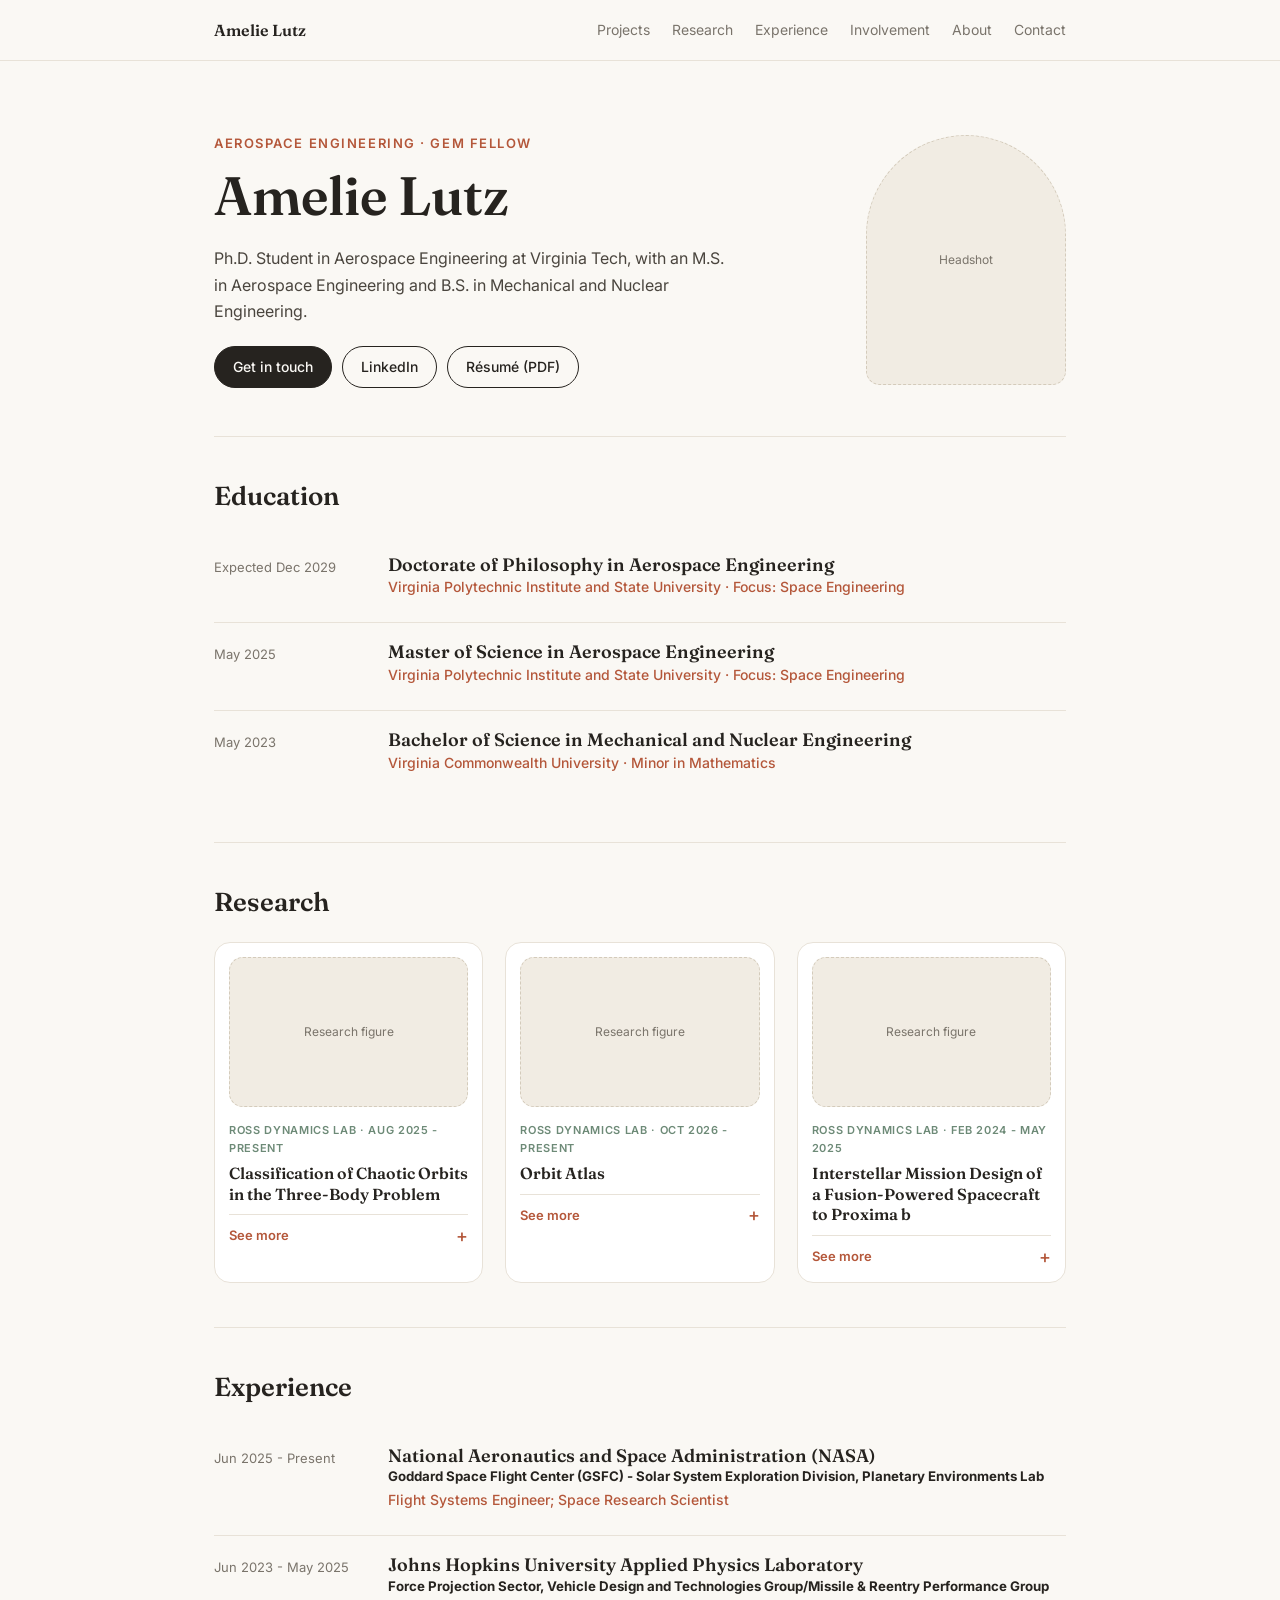
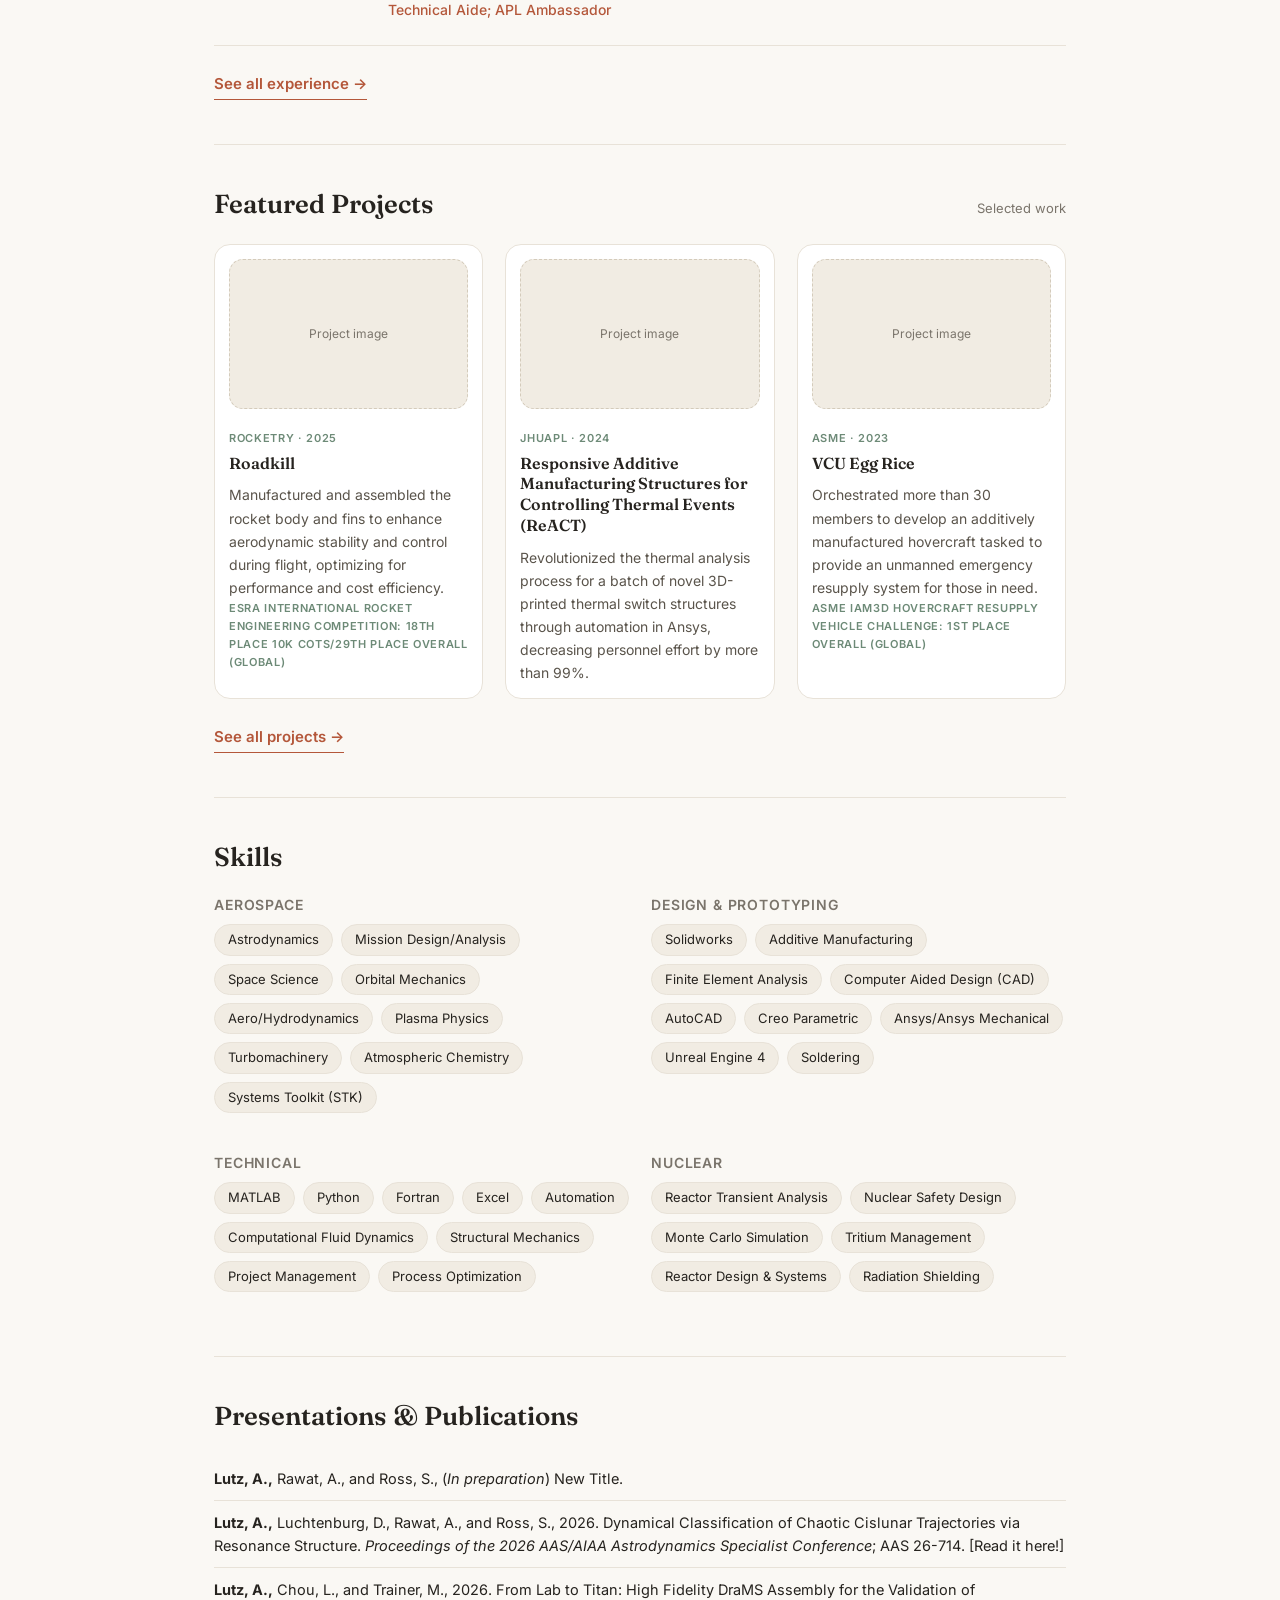
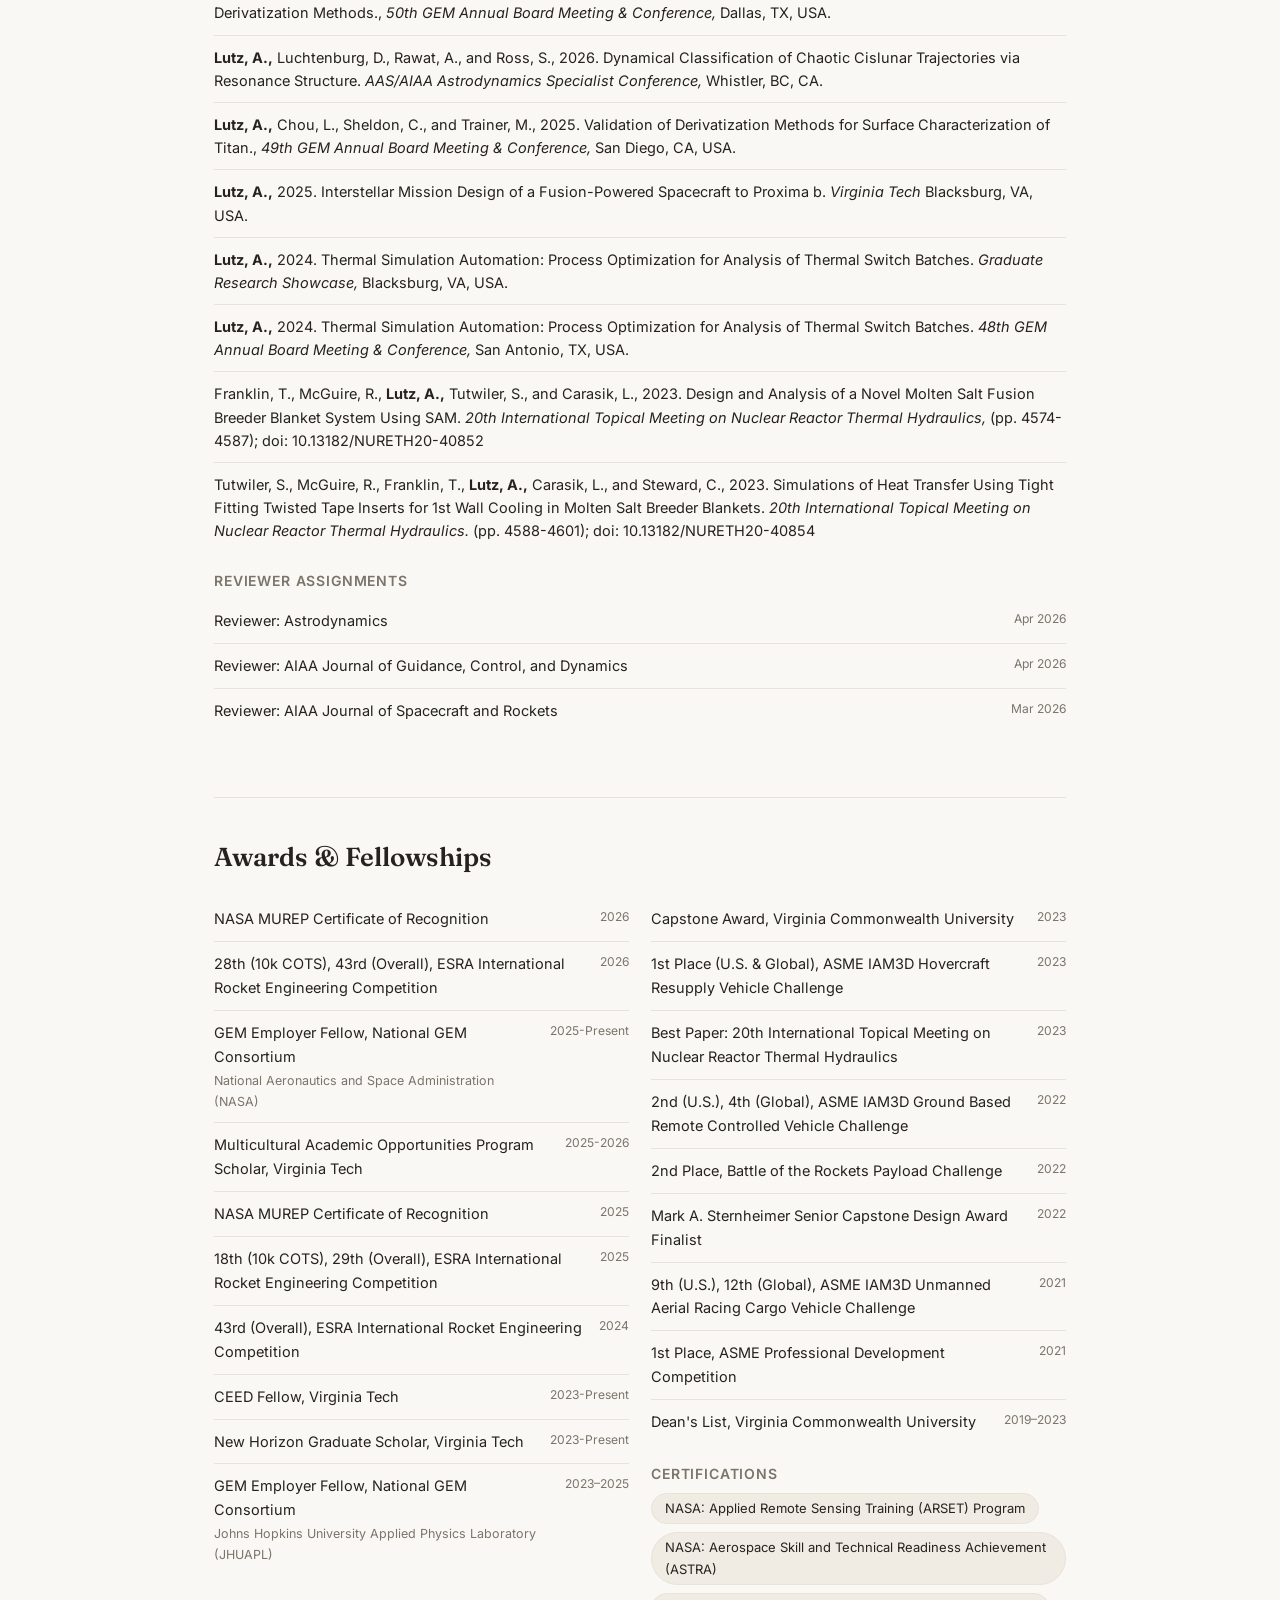
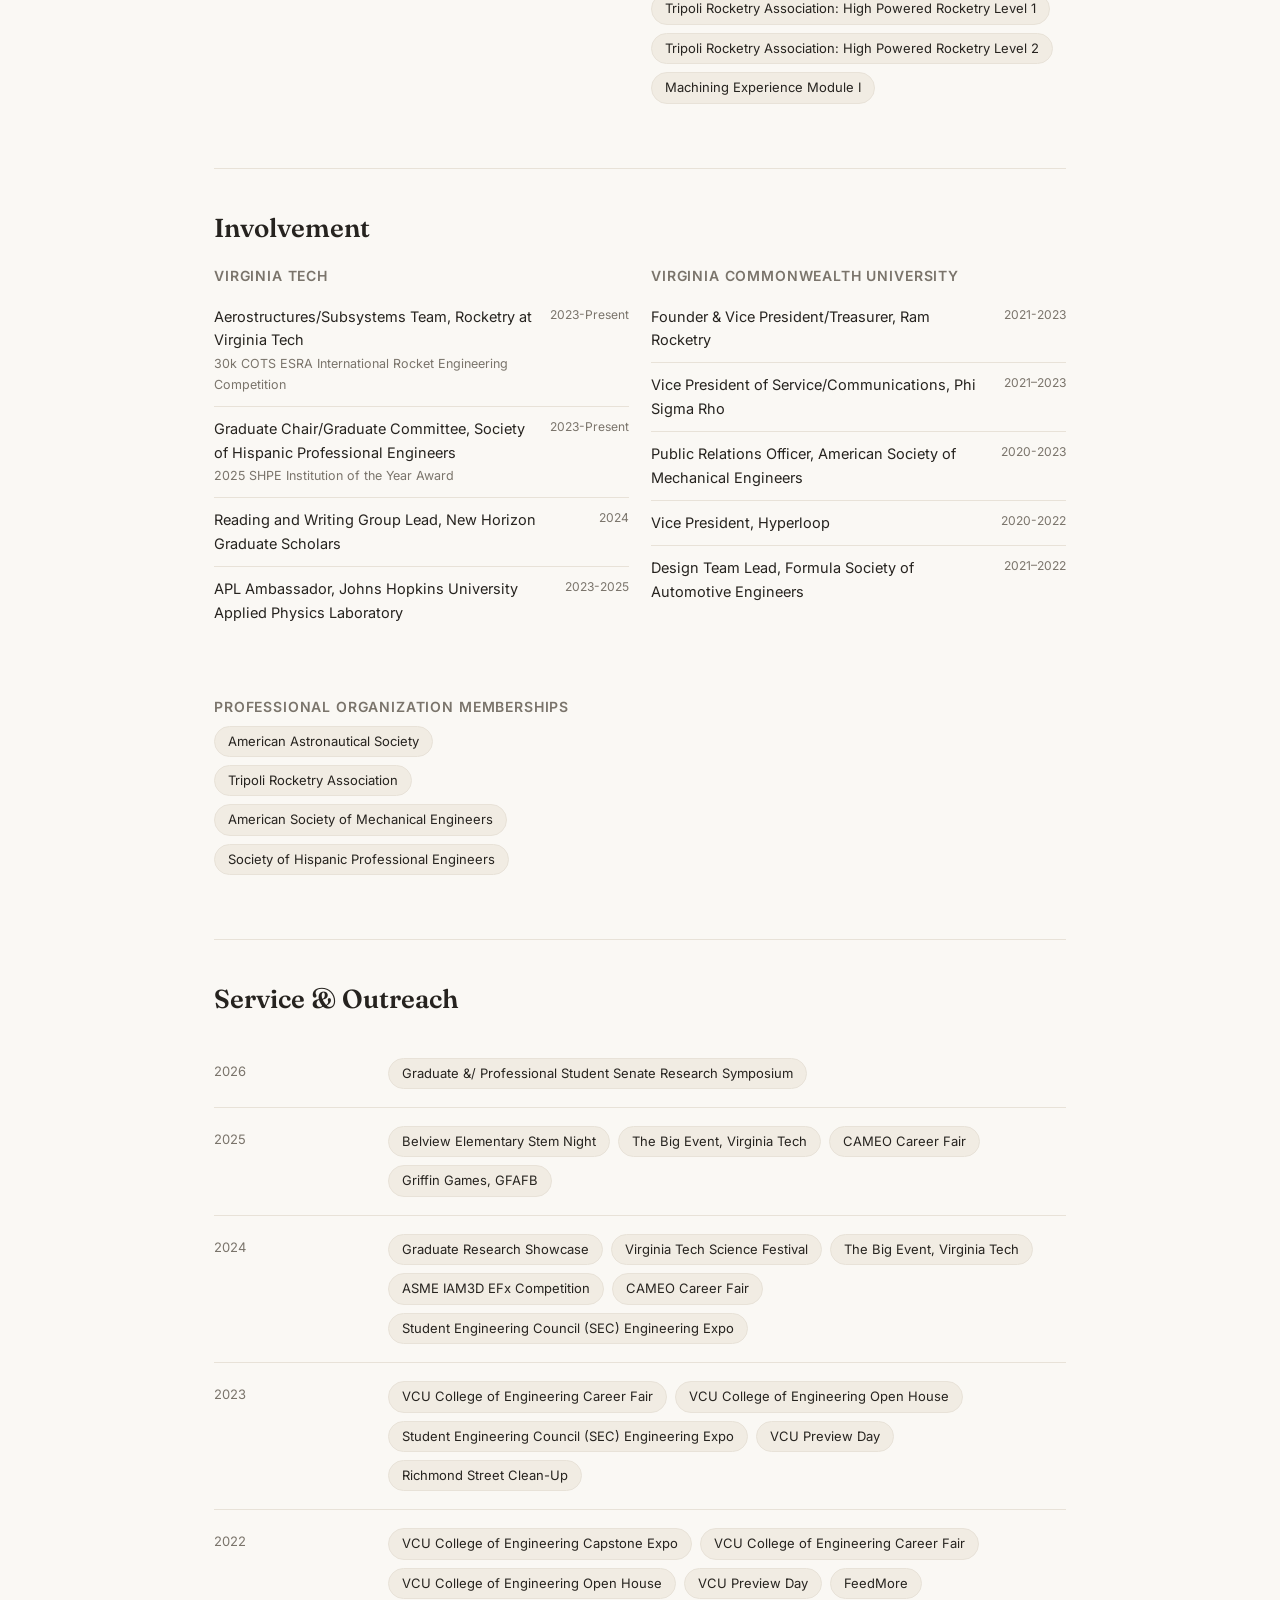
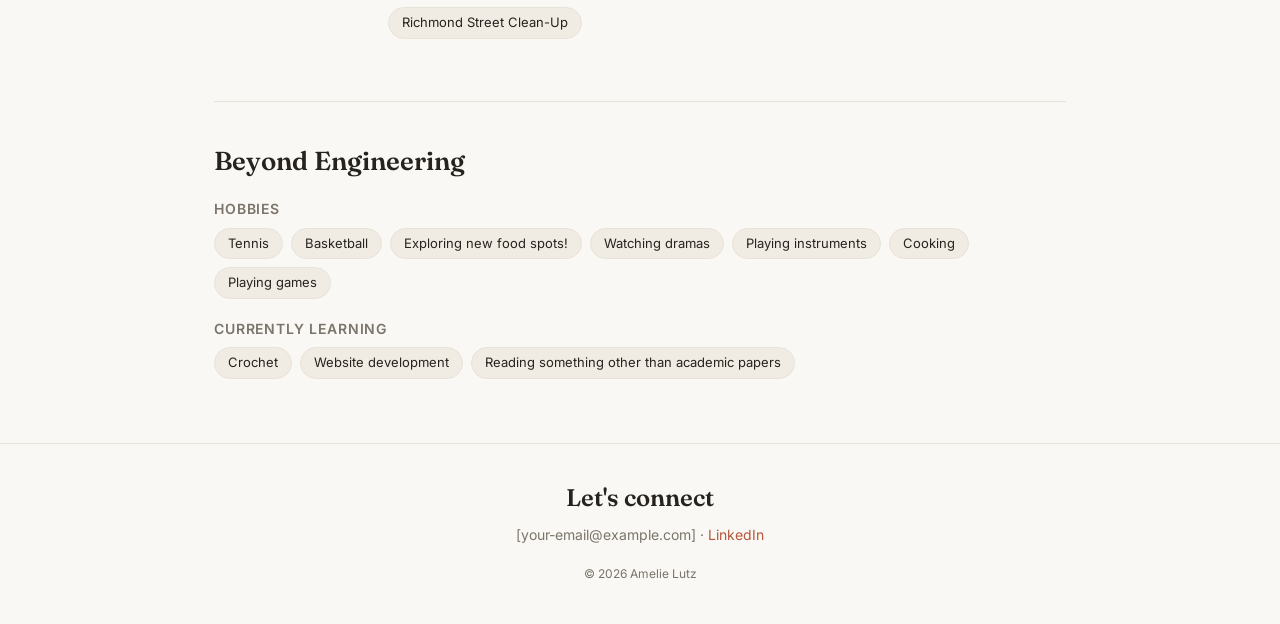
==== index.html @ d4e7d173 "Update index.html" ====
<!DOCTYPE html>
<html lang="en">
<head>
<meta charset="utf-8">
<meta name="viewport" content="width=device-width, initial-scale=1">
<title>UNDER CONSTRUCTION | Aerospace Engineering</title>
<meta name="description" content="Portfolio of UNDER CONSTRUCTION, Ph.D. Aerospace Engineering, Virginia Tech. NASA MUREP GEM Fellow.">
<link href="https://fonts.googleapis.com/css2?family=Fraunces:opsz,wght@9..144,400;9..144,600&family=Inter:wght@400;500;600&display=swap" rel="stylesheet">
<link rel="stylesheet" href="style.css">
<style>
/* Compact cards with collapsible details */
#grid{align-items:start}
.card h3{font-size:16px;line-height:1.3;margin-bottom:10px}
.det{border-top:1px solid var(--line);padding-top:10px}
.det summary{cursor:pointer;list-style:none;display:flex;justify-content:space-between;align-items:center;font-size:13px;font-weight:600;color:var(--accent);user-select:none}
.det summary::-webkit-details-marker{display:none}
.det summary::after{content:"+";font-size:18px;line-height:1;font-weight:500}
.det[open] summary::after{content:"\2212"}
.det[open] summary{margin-bottom:10px}
.det-body{overflow-wrap:anywhere}
.det-body p{font-size:14px;color:#5a544b}
.det-body ul{list-style:disc;padding-left:20px;font-size:14px;color:#5a544b}
.det-body li{margin-bottom:6px;padding-left:2px}
.det-body li:last-child{margin-bottom:0}
</style>
</head>
<body>
<!--
 HOW TO EDIT
 FILES: index.html (home), projects.html (all projects), experience.html (all experience), style.css (look), images/ (your photos)
 IMAGES: put files in an "images" folder using the names in each <img src="images/NAME.jpg">. Until then a dashed placeholder shows.
 [BRACKETS] = text for you to replace.
-->
<nav>
  <div class="wrap">
    <a href="index.html" class="logo">Amelie Lutz</a>
    <ul>
      <li><a href="projects.html">Projects</a></li>
      <li><a href="#research">Research</a></li>
      <li><a href="experience.html">Experience</a></li>
      <li><a href="#involvement">Involvement</a></li>
      <li><a href="#about">About</a></li>
      <li><a href="#contact">Contact</a></li>
    </ul>
  </div>
</nav>

<main class="wrap">

  <header class="hero">
    <div>
      <div class="kicker">Aerospace Engineering · GEM Fellow</div>
      <h1>Amelie Lutz</h1>
      <p>Ph.D. Student in Aerospace Engineering at Virginia Tech, with an M.S. in Aerospace Engineering and B.S. in Mechanical and Nuclear Engineering. </p>
      <div class="links">
        <a class="btn fill" href="#contact">Get in touch</a>
        <a class="btn" href="https://www.linkedin.com/in/amelie-lutz/" target="_blank" rel="noopener">LinkedIn</a>
        <a class="btn" href="resume.pdf">Résumé (PDF)</a>
      </div>
    </div>
    <figure class="ph portrait">Headshot<img src="images/headshot.jpg" alt="Amelie Lutz" onerror="this.style.display='none'"></figure>
  </header>

  <section id="education">
    <div class="sec-head"><h2>Education</h2></div>
    <div class="row">
      <div class="when">Expected Dec 2029</div>
      <div><h3>Doctorate of Philosophy in Aerospace Engineering</h3><div class="org">Virginia Polytechnic Institute and State University · Focus: Space Engineering</div></div>
    </div>
    <div class="row">
      <div class="when">May 2025</div>
      <div><h3>Master of Science in Aerospace Engineering</h3><div class="org">Virginia Polytechnic Institute and State University · Focus: Space Engineering</div></div>
    </div>
    <div class="row">
      <div class="when">May 2023</div>
      <div><h3>Bachelor of Science in Mechanical and Nuclear Engineering</h3><div class="org">Virginia Commonwealth University · Minor in Mathematics</div></div>
    </div>
  </section>

  <!-- RESEARCH -->
  <section id="research">
    <div class="sec-head"><h2>Research</h2></div>
    <div class="grid g3">
      
      <article class="card">
        <figure class="ph wide">Research figure<img src="images/research-2.jpg" alt="" onerror="this.style.display='none'"></figure>
        <span class="tag">Ross Dynamics Lab · Aug 2025 - Present</span>
        <h3>Classification of Chaotic Orbits in the Three-Body Problem</h3>
        <details class="det">
        <summary>See more</summary>
        <div class="det-body">
        <ul>
        <li>Investigated complex nonlinear orbital dynamics and stability transitions in xGEO and cislunar regimes, leveraging dimensionality reduction to uncover underlying structures and enhance interpretability of high-dimensional system behavior.</li>
        <li>Established novel dynamical barcode, classifying chaotic trajectories using mean motion resonances.</li>
       </ul>
         <span class="tag">Related Papers</span>
          <a class="more" href="https://www.researchgate.net/publication/412304246_Dynamical_Classification_of_Chaotic_Cislunar_Trajectories_via_Resonance_Structure" target="_blank" rel="noopener">Dynamical Classification of Chaotic Cislunar Trajectories via Resonance Structure→</a>
        </div>
      </details>
      </article>

     <article class="card">
        <figure class="ph wide">Research figure<img src="images/research-2.jpg" alt="" onerror="this.style.display='none'"></figure>
        <span class="tag">Ross Dynamics Lab · Oct 2026 - Present</span>
        <h3>Orbit Atlas</h3>
        <details class="det">
        <summary>See more</summary>
        <div class="det-body">
        <p> The Ross Dynamics Lab Earth-Moon orbit atlas provides an orbit family database, allowing users to visualize orbits and bifurcations in different frames of reference. </p>
         <span class="tag">Related Links</span>
          <a class="more" href="https://ross.aoe.vt.edu/apps/cislunar-atlas/" target="_blank" rel="noopener">Earth-Moon Orbit Atlas - Interactive→</a>
        </div>
      </details>
      </article>

     <article class="card">
        <figure class="ph wide">Research figure<img src="images/research-2.jpg" alt="" onerror="this.style.display='none'"></figure>
        <span class="tag">Ross Dynamics Lab · Feb 2024 - May 2025</span>
        <h3>Interstellar Mission Design of a Fusion-Powered Spacecraft to Proxima b</h3>
        <details class="det">
        <summary>See more</summary>
        <div class="det-body">
        <ul>
        <li>Developed a comprehensive mission plan to Alpha Centauri, integrating specialized instrumentation, communication strategies, and a tailored propulsion system to optimize payload capacity and performance. </li>
        <li>Designed 3 trajectory models (fast flyby, slow flyby, and bounded orbit), determining critical power requirements and projected impact by interstellar dust for the large spacecraft, with a final mission time under 57 years. </li>
       </ul>
         <span class="tag">Related Papers</span>
          <a class="more" href="https://hdl.handle.net/10919/134992" target="_blank" rel="noopener">Interstellar Mission Design of a Fusion-Powered Spacecraft to Proxima b</a>
        </div>
      </details>
      </article>
    </div>
  </section>

  <!-- EXPERIENCE (2-3 here; the rest in experience.html) -->
  <section id="experience">
    <div class="sec-head"><h2>Experience</h2></div>
    <div class="row">
      <div class="when">Jun 2025 - Present</div>
      <div>
        <h3>National Aeronautics and Space Administration (NASA)</h3>
        <h5>Goddard Space Flight Center (GSFC) - Solar System Exploration Division, Planetary Environments Lab</h5>
        <div class="org">Flight Systems Engineer; Space Research Scientist</div>
      </div>
    </div>
    <div class="row">
      <div class="when">Jun 2023 - May 2025</div>
      <div>
        <h3>Johns Hopkins University Applied Physics Laboratory</h3>
       <h5>Force Projection Sector, Vehicle Design and Technologies Group/Missile & Reentry Performance Group</h5>
        <div class="org">Technical Aide; APL Ambassador</div>
      </div>
    </div>
    <a class="see-all" href="experience.html">See all experience →</a>
  </section>

  

 <!-- FEATURED PROJECTS (keep to 2-3; everything else goes in projects.html) -->
  <section id="projects">
    <div class="sec-head"><h2>Featured Projects</h2><span>Selected work</span></div>
    <div class="grid g3">
      <article class="card">
        <figure class="ph wide">Project image<img src="images/project-1.jpg" alt="" onerror="this.style.display='none'"></figure>
        <span class="tag">Rocketry · 2025</span>
        <h3>Roadkill</h3>
        <p>Manufactured and assembled the rocket body and fins to enhance aerodynamic stability and control during flight, optimizing for performance and cost efficiency.</p>
        <span class="tag">ESRA INTERNATIONAL ROCKET ENGINEERING COMPETITION: 18TH PLACE 10K COTS/29TH PLACE OVERALL (GLOBAL)</span>
      </article>
      <article class="card">
        <figure class="ph wide">Project image<img src="images/project-2.jpg" alt="" onerror="this.style.display='none'"></figure>
        <span class="tag">JHUAPL · 2024</span>
        <h3>Responsive Additive Manufacturing Structures for Controlling Thermal Events (ReACT)</h3>
        <p>Revolutionized the thermal analysis process for a batch of novel 3D-printed thermal switch structures through automation in Ansys, decreasing personnel effort by more than 99%.</p>
      </article>
      <article class="card">
        <figure class="ph wide">Project image<img src="images/project-1.jpg" alt="" onerror="this.style.display='none'"></figure>
        <span class="tag">ASME · 2023</span>
        <h3>VCU Egg Rice</h3>
        <p>Orchestrated more than 30 members to develop an additively manufactured hovercraft tasked to provide an unmanned emergency resupply system for those in need.</p>
        <span class="tag">ASME IAM3D HOVERCRAFT RESUPPLY VEHICLE CHALLENGE: 1ST PLACE OVERALL (GLOBAL)</span>
      </article>
    </div>
    <a class="see-all" href="projects.html">See all projects →</a>
  </section>

  <section id="skills">
    <div class="sec-head"><h2>Skills</h2></div>
    <div class="grid g2">
      <div class="skillgroup"><h3>Aerospace</h3><div class="chips"><span>Astrodynamics</span><span>Mission Design/Analysis</span><span>Space Science</span><span>Orbital Mechanics</span><span>Aero/Hydrodynamics</span><span>Plasma Physics</span><span>Turbomachinery</span><span>Atmospheric Chemistry</span><span>Systems Toolkit (STK)</span></div></div>
      <div class="skillgroup"><h3>Design &amp; Prototyping</h3><div class="chips"><span>Solidworks</span><span>Additive Manufacturing</span><span>Finite Element Analysis</span><span>Computer Aided Design (CAD)</span><span>AutoCAD</span><span>Creo Parametric</span><span>Ansys/Ansys Mechanical</span><span>Unreal Engine 4</span><span>Soldering</span></div></div>
      <div class="skillgroup"><h3>Technical</h3><div class="chips"><span>MATLAB</span><span>Python</span><span>Fortran</span><span>Excel</span><span>Automation</span><span>Computational Fluid Dynamics</span><span>Structural Mechanics</span><span>Project Management</span><span>Process Optimization</span></div></div>
      <div class="skillgroup"><h3>Nuclear</h3><div class="chips"><span>Reactor Transient Analysis</span><span>Nuclear Safety Design</span><span>Monte Carlo Simulation</span><span>Tritium Management</span><span>Reactor Design &amp; Systems</span><span>Radiation Shielding</span></div></div>
    </div>
  </section>

  <section id="publications">
      <div class="sec-head"><h2>Presentations &amp; Publications</h2></div>
      <div class="skillgroup">
        <ul class="list pubs">
          <li><b>Lutz, A.,</b> Rawat, A., and Ross, S., (<i>In preparation</i>) New Title. </li>          
          <li><b>Lutz, A.,</b> Luchtenburg, D., Rawat, A., and Ross, S., 2026. Dynamical Classification of Chaotic Cislunar Trajectories via Resonance Structure. <i>Proceedings of the 2026 AAS/AIAA Astrodynamics Specialist Conference</i>; AAS 26-714. <a class="more" href="https://www.researchgate.net/publication/412304246_Dynamical_Classification_of_Chaotic_Cislunar_Trajectories_via_Resonance_Structure" target="_blank" rel="noopener">[Read it here!]</a></li>          
          <li><b>Lutz, A.,</b> Chou, L., and Trainer, M., 2026. From Lab to Titan: High Fidelity DraMS Assembly for the Validation of Derivatization Methods., <i>50th GEM Annual Board Meeting & Conference,</i> Dallas, TX, USA. </li>
          <li><b>Lutz, A.,</b> Luchtenburg, D., Rawat, A., and Ross, S., 2026. Dynamical Classification of Chaotic Cislunar Trajectories via Resonance Structure. <i>AAS/AIAA Astrodynamics Specialist Conference,</i> Whistler, BC, CA.</li>
          <li><b>Lutz, A.,</b> Chou, L., Sheldon, C., and Trainer, M., 2025. Validation of Derivatization Methods for Surface Characterization of Titan., <i>49th GEM Annual Board Meeting & Conference,</i> San Diego, CA, USA. </li>
          <li><b>Lutz, A.,</b> 2025. Interstellar Mission Design of a Fusion-Powered Spacecraft to Proxima b. <i>Virginia Tech</i> Blacksburg, VA, USA.</li>
          <li><b>Lutz, A.,</b> 2024. Thermal Simulation Automation: Process Optimization for Analysis of Thermal Switch Batches. <i>Graduate Research Showcase,</i> Blacksburg, VA, USA.  </li>
          <li><b>Lutz, A.,</b> 2024. Thermal Simulation Automation: Process Optimization for Analysis of Thermal Switch Batches. <i>48th GEM Annual Board Meeting & Conference,</i> San Antonio, TX, USA. </li>
          <li>Franklin, T., McGuire, R., <b>Lutz, A.,</b> Tutwiler, S., and Carasik, L., 2023. Design and Analysis of a Novel Molten Salt Fusion Breeder Blanket System Using SAM. <i>20th International Topical Meeting on Nuclear Reactor Thermal Hydraulics,</i> (pp. 4574-4587); doi: 10.13182/NURETH20-40852 </li>
          <li>Tutwiler, S., McGuire, R., Franklin, T., <b>Lutz, A.,</b> Carasik, L., and Steward, C., 2023. Simulations of Heat Transfer Using Tight Fitting Twisted Tape Inserts for 1st Wall Cooling in Molten Salt Breeder Blankets. <i>20th International Topical Meeting on Nuclear Reactor Thermal Hydraulics.</i> (pp. 4588-4601); doi: 10.13182/NURETH20-40854  </li>
        </ul>
      </div>
      <div class="skillgroup"><h3>Reviewer Assignments</h3>
        <ul class="list">
          <li>Reviewer: Astrodynamics <small>Apr 2026</small></li>   
          <li>Reviewer: AIAA Journal of Guidance, Control, and Dynamics <small>Apr 2026</small></li> 
          <li>Reviewer: AIAA Journal of Spacecraft and Rockets <small>Mar 2026</small></li> 
          </ul>
      </div>
    </section>
 
  <section id="awards">
    <div class="sec-head"><h2>Awards &amp; Fellowships</h2></div>
    <div class="grid g2">
      <ul class="list">
       <li>NASA MUREP Certificate of Recognition<small>2026</small></li> 
       <li>28th (10k COTS), 43rd (Overall), ESRA International Rocket Engineering Competition <small>2026</small></li> 
        <li>
          <div>GEM Employer Fellow, National GEM Consortium
            <span class="sub">National Aeronautics and Space Administration (NASA)</span>
          </div>
          <small>2025-Present</small>
        </li>
        <li>Multicultural Academic Opportunities Program Scholar, Virginia Tech <small>2025-2026</small></li> 
        <li>NASA MUREP Certificate of Recognition<small>2025</small></li>
        <li>18th (10k COTS), 29th (Overall), ESRA International Rocket Engineering Competition <small>2025</small></li> 
        <li>43rd (Overall), ESRA International Rocket Engineering Competition <small>2024</small></li> 
        <li>CEED Fellow, Virginia Tech <small>2023-Present</small></li>
        <li>New Horizon Graduate Scholar, Virginia Tech <small>2023-Present</small></li> 
        <li>
           <div>GEM Employer Fellow, National GEM Consortium
             <span class="sub">Johns Hopkins University Applied Physics Laboratory (JHUAPL)</span>
           </div>
           <small>2023–2025</small>
         </li>
        
      </ul>
      <div>
        <ul class="list">
          <li>Capstone Award, Virginia Commonwealth University <small>2023</small></li>
          <li>1st Place (U.S. &amp; Global), ASME IAM3D Hovercraft Resupply Vehicle Challenge <small>2023</small></li>
          <li>Best Paper: 20th International Topical Meeting on Nuclear Reactor Thermal Hydraulics <small>2023</small></li>
          <li>2nd (U.S.), 4th (Global), ASME IAM3D Ground Based Remote Controlled Vehicle Challenge<small>2022</small></li>
          <li>2nd Place, Battle of the Rockets Payload Challenge <small>2022</small></li>
          <li>Mark A. Sternheimer Senior Capstone Design Award Finalist <small>2022</small></li>
          <li>9th (U.S.), 12th (Global), ASME IAM3D Unmanned Aerial Racing Cargo Vehicle Challenge<small>2021</small></li>
          <li>1st Place, ASME Professional Development Competition <small>2021</small></li>
          <li>Dean's List, Virginia Commonwealth University <small>2019–2023</small></li>
        </ul>
        <div class="skillgroup" style="margin-top:22px"><h3>Certifications</h3>
          <div class="chips"><span>NASA: Applied Remote Sensing Training (ARSET) Program</span><span>NASA: Aerospace Skill and Technical Readiness Achievement (ASTRA)</span><span>Tripoli Rocketry Association: High Powered Rocketry Level 1</span><span>Tripoli Rocketry Association: High Powered Rocketry Level 2</span><span>Machining Experience Module I</span></div>
        </div>
      </div>
    </div>
  </section>

   <section id="involvement">
    <div class="sec-head"><h2>Involvement</h2></div>
    <div class="grid g2">
      <div class="skillgroup"><h3>Virginia Tech</h3>
        <ul class="list">
          <li>
           <div>Aerostructures/Subsystems Team, Rocketry at Virginia Tech
             <span class="sub">30k COTS ESRA International Rocket Engineering Competition</span>
           </div>
           <small>2023-Present</small>
         </li> 
         <li>
           <div>Graduate Chair/Graduate Committee, Society of Hispanic Professional Engineers
             <span class="sub">2025 SHPE Institution of the Year Award</span>
           </div>
           <small>2023-Present</small>
         </li> 
         <li>Reading and Writing Group Lead, New Horizon Graduate Scholars<small>2024</small></li>
         <li>APL Ambassador, Johns Hopkins University Applied Physics Laboratory<small>2023-2025</small></li>
        </ul>
      </div>
      <div class="skillgroup"><h3>Virginia Commonwealth University</h3>
        <ul class="list">
          <li>Founder &amp; Vice President/Treasurer, Ram Rocketry <small>2021-2023</small></li>
          <li>Vice President of Service/Communications, Phi Sigma Rho<small>2021–2023</small></li> 
          <li>Public Relations Officer, American Society of Mechanical Engineers <small>2020-2023</small></li>
          <li>Vice President, Hyperloop <small>2020-2022</small></li>
          <li>Design Team Lead, Formula Society of Automotive Engineers <small>2021–2022</small></li>
        </ul>
      </div>
     <div class="skillgroup" style="margin-top:22px"><h3>Professional Organization Memberships</h3>
          <div class="chips"><span>American Astronautical Society</span><span>Tripoli Rocketry Association</span><span>American Society of Mechanical Engineers</span><span>Society of Hispanic Professional Engineers</span></div>
     </div>
    </div>
  </section>

 <section id="Service &amp; Outreach">
    <div class="sec-head"><h2>Service &amp; Outreach</h2></div>
    <div class="row">
        <div class="when">2026</div>
        <div class="chips">
          <span>Graduate &amp/ Professional Student Senate Research Symposium</span>
        </div>
      </div>  
    <div class="row">
      <div class="when">2025</div>
      <div class="chips">
        <span>Belview Elementary Stem Night</span>
         <span>The Big Event, Virginia Tech</span>
         <span>CAMEO Career Fair</span>
        <span>Griffin Games, GFAFB</span>
      </div>
    </div>
    <div class="row">
      <div class="when">2024</div>
      <div class="chips">
         <span>Graduate Research Showcase</span>
         <span>Virginia Tech Science Festival</span>
         <span>The Big Event, Virginia Tech</span>
         <span>ASME IAM3D EFx Competition</span>
         <span>CAMEO Career Fair</span>
         <span>Student Engineering Council (SEC) Engineering Expo</span>
      </div>
    </div>
   <div class="row">
       <div class="when">2023</div>
       <div class="chips">
          <span>VCU College of Engineering Career Fair</span>
          <span>VCU College of Engineering Open House</span>
          <span>Student Engineering Council (SEC) Engineering Expo</span>
          <span>VCU Preview Day</span>
          <span>Richmond Street Clean-Up</span>
       </div>
     </div>
   <div class="row">
       <div class="when">2022</div>
       <div class="chips">
          <span>VCU College of Engineering Capstone Expo</span>
          <span>VCU College of Engineering Career Fair</span>
          <span>VCU College of Engineering Open House</span>
          <span>VCU Preview Day</span>
          <span>FeedMore</span>
          <span>Richmond Street Clean-Up</li></span>
       </div>
     </div>
  </section>

  <section id="about">
    <div class="sec-head"><h2>Beyond Engineering</h2></div>
   <div class="skillgroup" style="margin-top:22px"><h3>Hobbies</h3>
          <div class="chips"><span>Tennis</span>
           <span>Basketball</span>
           <span>Exploring new food spots!</span>
           <span>Watching dramas</span>
           <span>Playing instruments</span>
           <span>Cooking</span>
           <span>Playing games</span></div>
        </div> 
   <div class="skillgroup" style="margin-top:22px"><h3>Currently Learning</h3>
          <div class="chips"><span>Crochet</span>
           <span>Website development</span>
           <span>Reading something other than academic papers</span>
           </div>
        </div> 
   <!--
   <div class="grid g3">
      <div class="hobby"><figure class="ph sq">Hobby photo<img src="images/hobby-1.jpg" alt="" onerror="this.style.display='none'"></figure><h3>[Hobby 1]</h3><p>[One short line]</p></div>
      <div class="hobby"><figure class="ph sq">Hobby photo<img src="images/hobby-2.jpg" alt="" onerror="this.style.display='none'"></figure><h3>[Hobby 2]</h3><p>[One short line]</p></div>
      <div class="hobby"><figure class="ph sq">Hobby photo<img src="images/hobby-3.jpg" alt="" onerror="this.style.display='none'"></figure><h3>[Hobby 3]</h3><p>[One short line]</p></div>
    </div>
   -->
  </section>
</main>

<footer id="contact">
  <div class="wrap">
    <h2>Let's connect</h2>
    <p>[your-email@example.com] · <a href="https://www.linkedin.com/in/amelie-lutz/" target="_blank" rel="noopener" style="color:var(--accent)">LinkedIn</a></p>
    <p style="margin-top:18px;font-size:12px">© <span id="yr">2026</span> Amelie Lutz</p>
  </div>
</footer>
<script>document.getElementById('yr').textContent=new Date().getFullYear()</script>
</body>
</html>
---- style.css ----
:root{
  --bg:#faf8f4; --card:#ffffff; --ink:#26231f; --muted:#7a746b;
  --line:#e8e2d8; --accent:#b4573a; --soft:#f1ece3; --sage:#6d8a77;
}
*{box-sizing:border-box;margin:0;padding:0}
html{scroll-behavior:smooth}
body{background:var(--bg);color:var(--ink);font:400 16px/1.65 Inter,system-ui,sans-serif}
a{color:inherit;text-decoration:none}
.wrap{max-width:900px;margin:0 auto;padding:0 24px}
h1,h2,h3{font-family:Fraunces,Georgia,serif;font-weight:600;line-height:1.2}

/* NAV */
nav{position:sticky;top:0;background:rgba(250,248,244,.9);backdrop-filter:blur(8px);border-bottom:1px solid var(--line);z-index:10}
nav .wrap{display:flex;justify-content:space-between;align-items:center;height:60px}
nav .logo{font-family:Fraunces,serif;font-weight:600}
nav ul{display:flex;gap:22px;list-style:none;font-size:14px;color:var(--muted);overflow-x:auto}
nav ul a:hover{color:var(--accent)}

/* HERO */
.hero{display:grid;grid-template-columns:1fr 200px;gap:40px;align-items:center;padding:72px 0 48px}
.hero .kicker{font-size:13px;letter-spacing:.12em;text-transform:uppercase;color:var(--accent);font-weight:600}
.hero h1{font-size:clamp(36px,6vw,54px);margin:10px 0 16px}
.hero p{color:#4a453e;max-width:520px}
.links{display:flex;flex-wrap:wrap;gap:10px;margin-top:22px}
.btn{border:1px solid var(--ink);padding:8px 18px;border-radius:99px;font-size:14px;font-weight:500;transition:.2s}
.btn:hover,.btn.fill{background:var(--ink);color:var(--bg)}
.btn.fill:hover{background:var(--accent);border-color:var(--accent)}

/* IMAGE SLOTS */
.ph{position:relative;background:var(--soft);border:1.5px dashed #d4cbbb;border-radius:14px;overflow:hidden;display:flex;align-items:center;justify-content:center;text-align:center;color:var(--muted);font-size:12px;padding:10px}
.ph img{position:absolute;inset:0;width:100%;height:100%;object-fit:cover;background:var(--soft)}
.ph.portrait{aspect-ratio:4/5;border-radius:100px 100px 14px 14px}
.ph.wide{aspect-ratio:16/10}
.ph.sq{aspect-ratio:1}

/* SECTIONS */
section{padding:44px 0;border-top:1px solid var(--line)}
.sec-head{display:flex;justify-content:space-between;align-items:baseline;margin-bottom:24px}
.sec-head h2{font-size:26px}
.sec-head span{font-size:13px;color:var(--muted)}
.grid{display:grid;gap:22px}
.g2{grid-template-columns:repeat(2,1fr)}
.g3{grid-template-columns:repeat(3,1fr)}

/* PROJECT CARDS */
.card{background:var(--card);border:1px solid var(--line);border-radius:16px;padding:14px;transition:.25s}
.card:hover{transform:translateY(-3px);box-shadow:0 10px 28px rgba(60,45,30,.08)}
.card .ph{margin-bottom:14px}
.card h3{font-size:18px;margin-bottom:4px}
.tag{display:inline-block;font-size:11px;font-weight:600;letter-spacing:.06em;text-transform:uppercase;color:var(--sage);margin-bottom:6px}
.card p{font-size:14px;color:#5a544b}
.card .more{display:inline-block;margin-top:10px;font-size:13px;font-weight:600;color:var(--accent)}

/* TIMELINE ROWS */
.row{display:grid;grid-template-columns:150px 1fr;gap:24px;padding:18px 0;border-bottom:1px solid var(--line)}
.row:last-child{border-bottom:0}
.row .when{font-size:13px;color:var(--muted);padding-top:3px}
.row h3{font-size:18px}
.row .org{font-size:14px;color:var(--accent);font-weight:500;margin-bottom:6px}
.row p,.row li{font-size:14.5px;color:#4a453e}
.row ul{padding-left:18px}

/* PUBLICATION / LISTS */
.pub{background:var(--card);border:1px solid var(--line);border-left:4px solid var(--accent);border-radius:10px;padding:18px 20px}
.pub h3{font-size:17px;margin-bottom:4px}
.pub p{font-size:14px;color:var(--muted)}
.list{list-style:none}
.list li{padding:10px 0;border-bottom:1px solid var(--line);font-size:14.5px;display:flex;justify-content:space-between;gap:16px}
.list li:last-child{border:0}
.list small{color:var(--muted);text-align:right;white-space:nowrap}
.chips{display:flex;flex-wrap:wrap;gap:8px}
.chips span{background:var(--soft);border:1px solid var(--line);border-radius:99px;padding:4px 13px;font-size:13px}
.skillgroup{margin-bottom:20px}
.skillgroup h3{font-size:14px;color:var(--muted);font-family:Inter;font-weight:600;letter-spacing:.06em;text-transform:uppercase;margin-bottom:10px}
.hobby{text-align:center}
.hobby .ph{margin-bottom:8px}
.hobby h3{font-size:16px}
.hobby p{font-size:13px;color:var(--muted)}

footer{border-top:1px solid var(--line);padding:40px 0;text-align:center;color:var(--muted);font-size:14px}
footer h2{color:var(--ink);font-size:24px;margin-bottom:10px}

@media(max-width:720px){
  .hero{grid-template-columns:1fr;padding-top:44px}
  .hero .ph{max-width:200px}
  .g2,.g3{grid-template-columns:1fr}
  .row{grid-template-columns:1fr;gap:4px}
  nav ul{gap:14px}
}

/* ADDED: multi-page extras */
.see-all{display:inline-flex;align-items:center;gap:6px;margin-top:26px;font-weight:600;font-size:15px;color:var(--accent);border-bottom:1.5px solid currentColor;padding-bottom:2px}
.see-all:hover{color:var(--ink)}
.page-title{padding:56px 0 24px}
.page-title h1{font-size:clamp(32px,5vw,44px);margin:8px 0 10px}
.page-title p{color:var(--muted);max-width:560px}
.back{font-size:14px;color:var(--muted)}
.back:hover{color:var(--accent)}
.filters{display:flex;flex-wrap:wrap;gap:8px;margin:8px 0 26px}
.filters button{font:500 13px Inter,sans-serif;background:var(--card);border:1px solid var(--line);border-radius:99px;padding:6px 15px;cursor:pointer;color:var(--ink)}
.filters button.on,.filters button:hover{background:var(--ink);color:var(--bg);border-color:var(--ink)}
.hide{display:none!important}
nav ul a.cur{color:var(--accent);font-weight:600}
.list .sub{display:block;font-size:12.5px;color:var(--muted);margin-top:2px}
.list.pubs li{display:block;line-height:1.6}
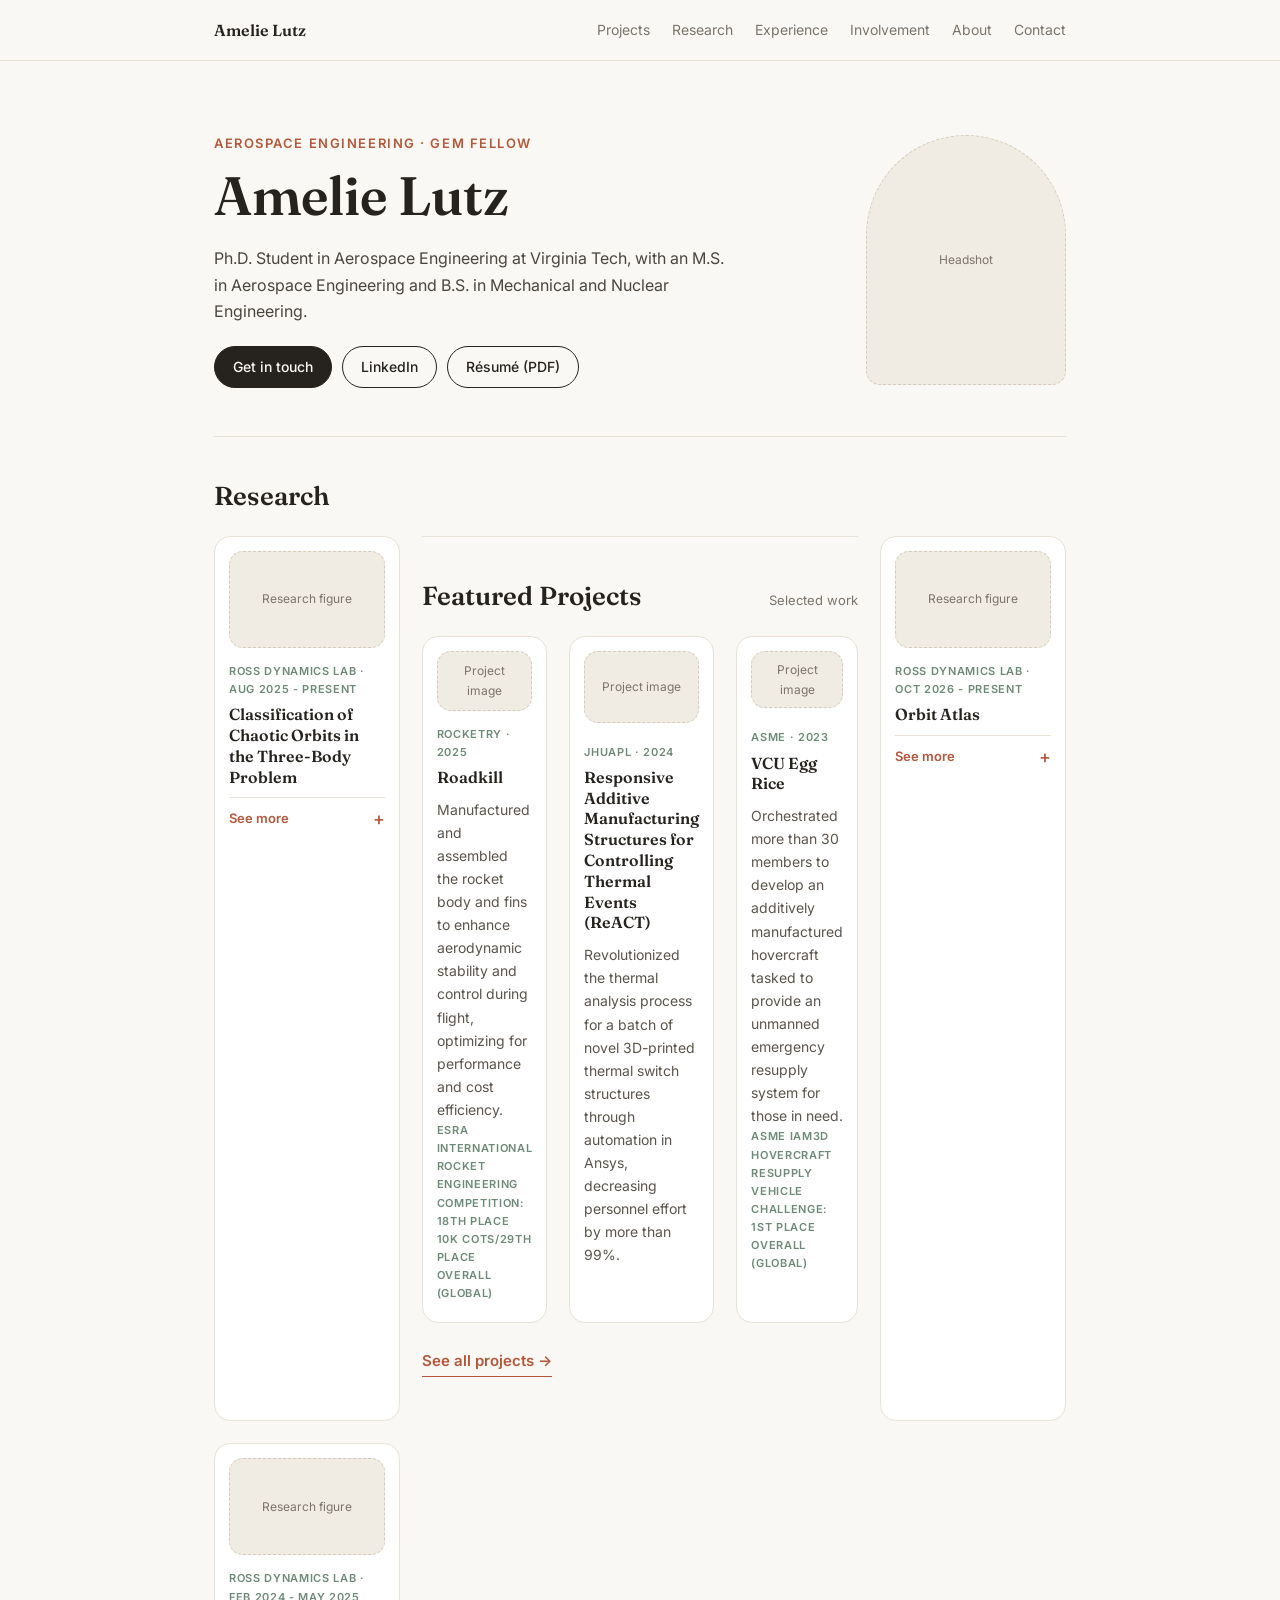
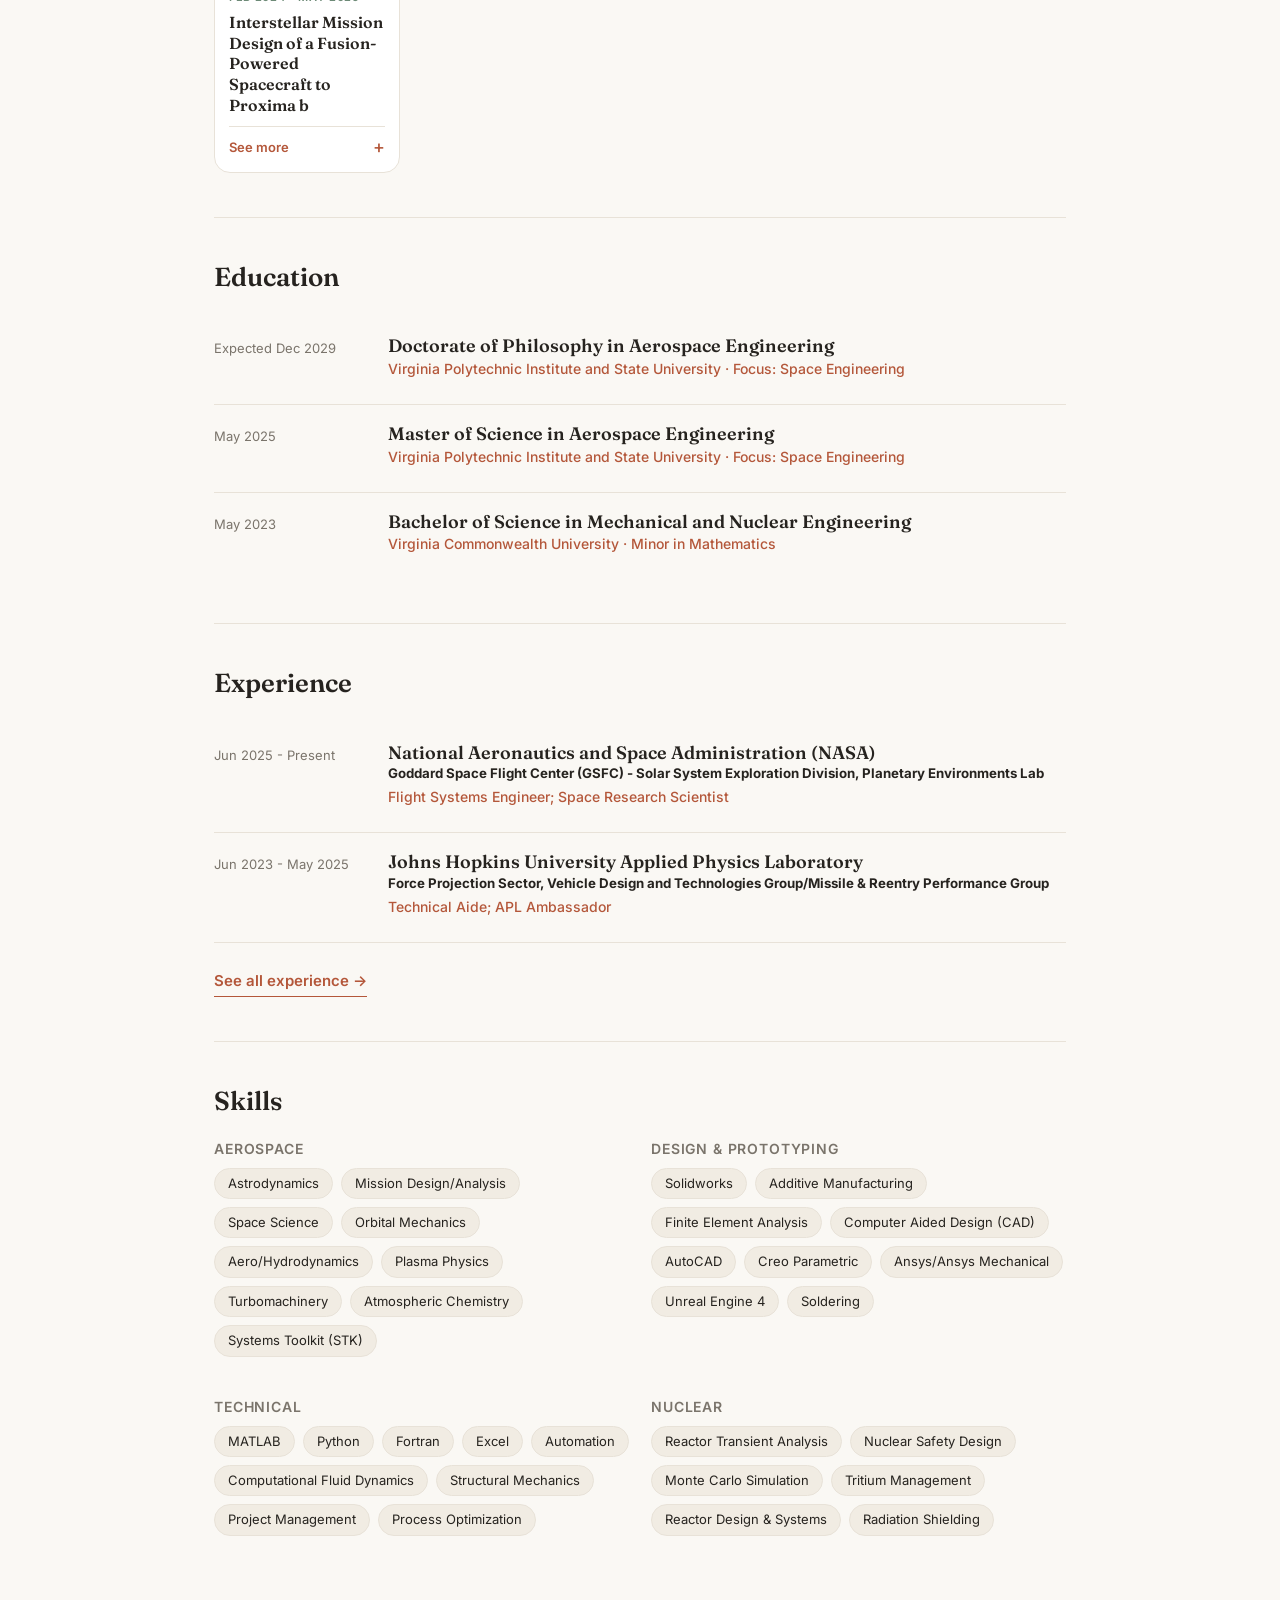
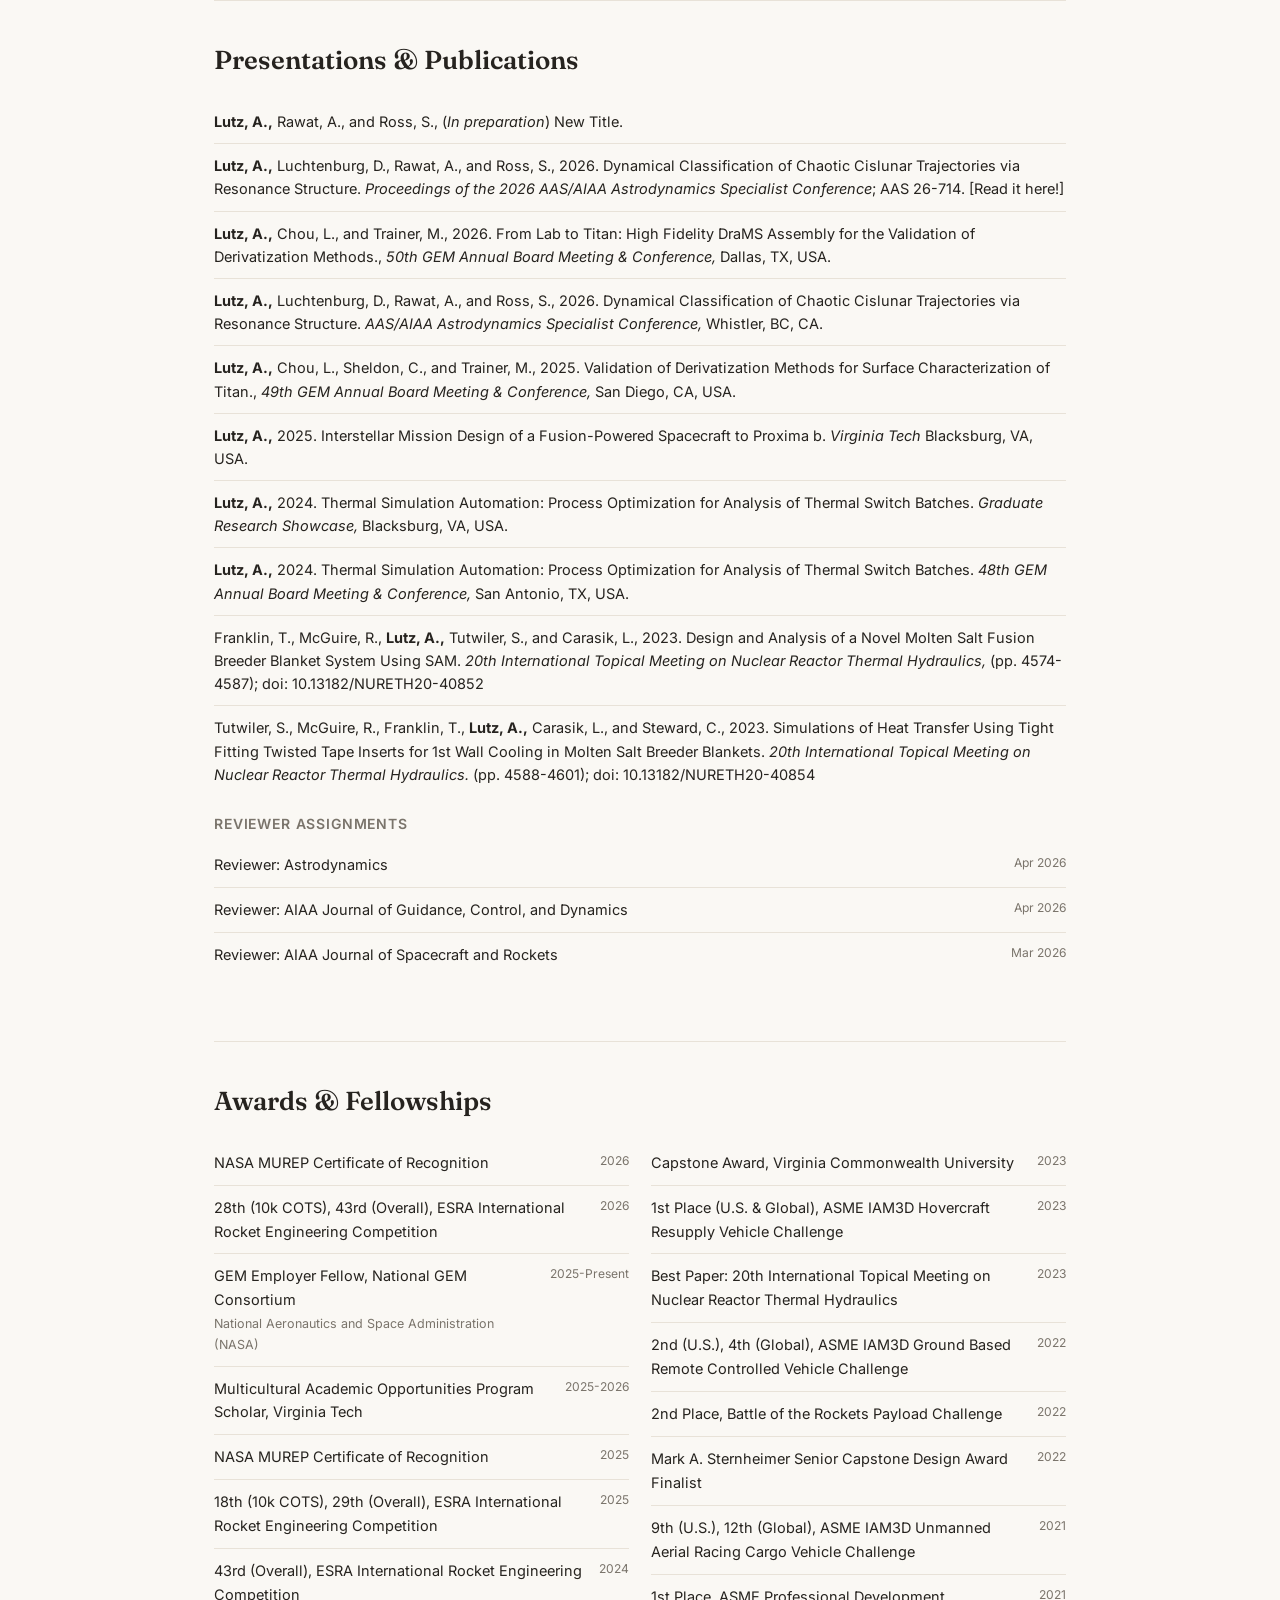
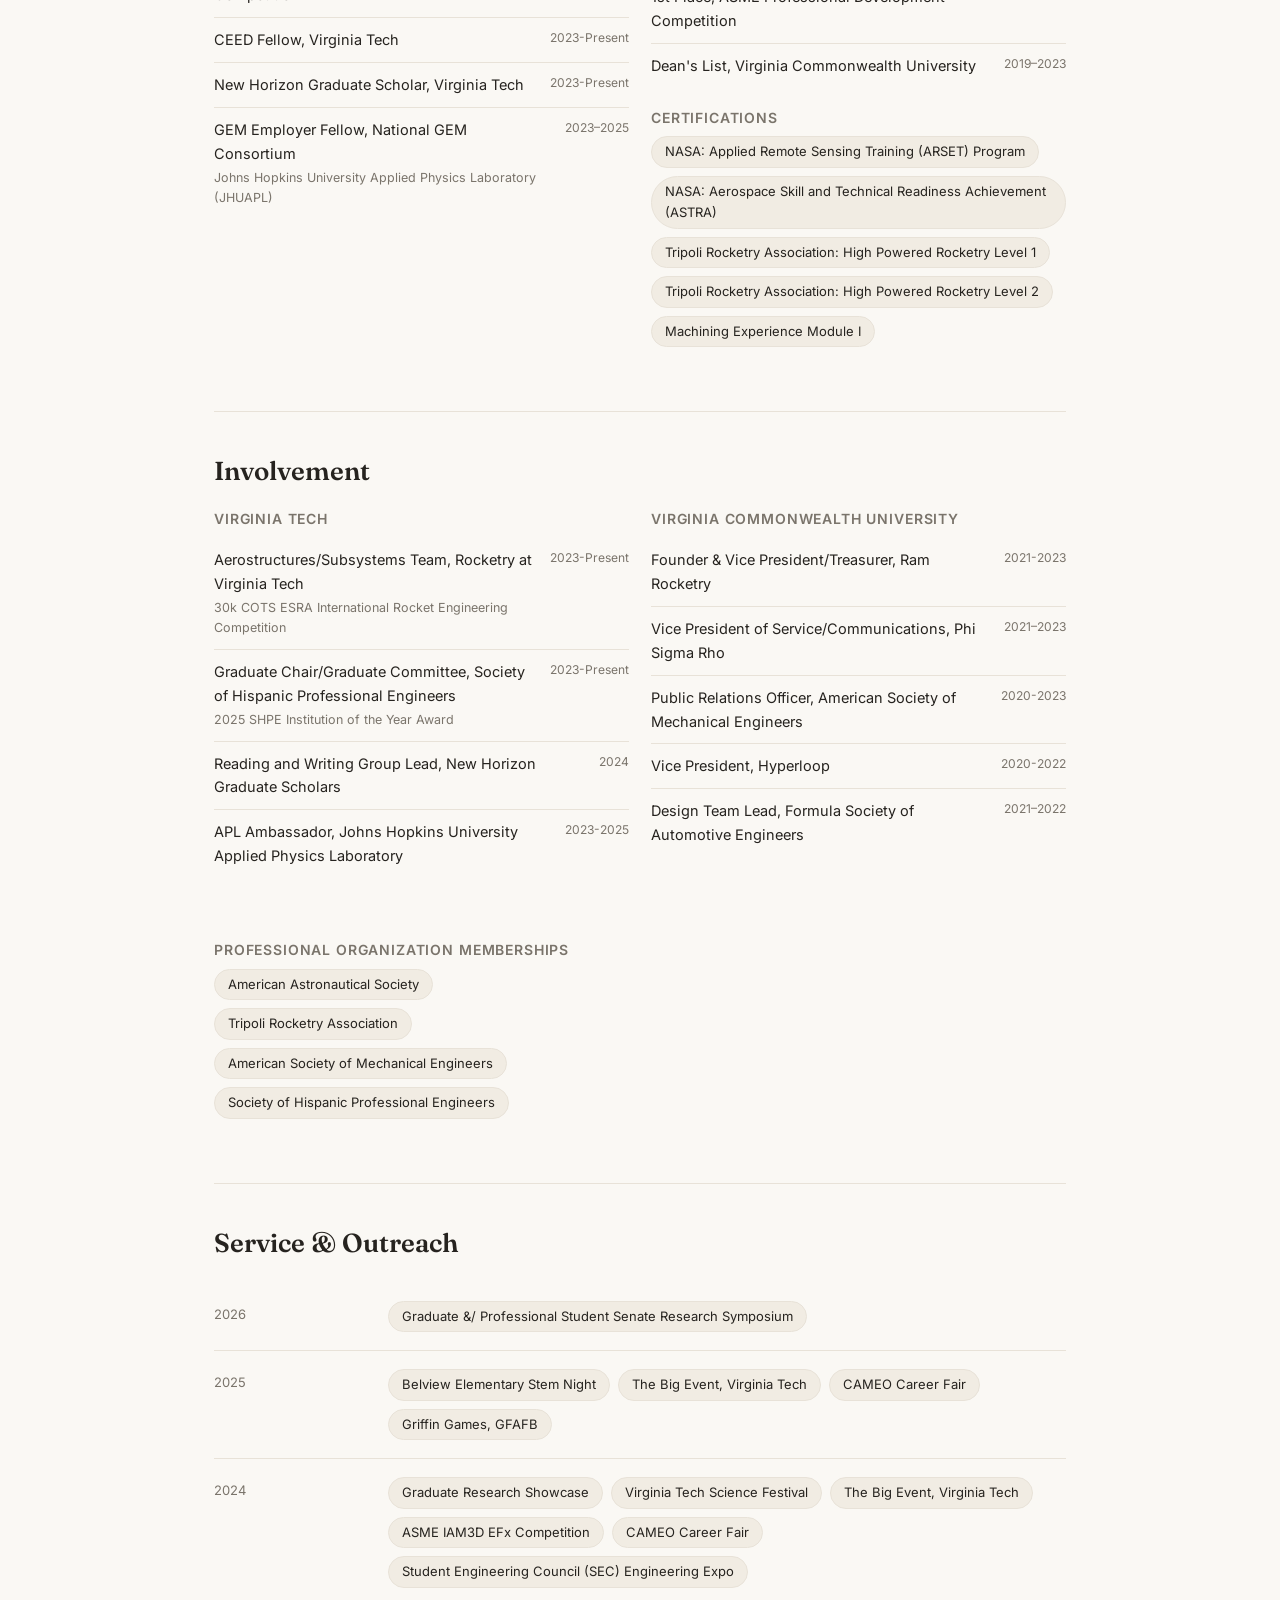
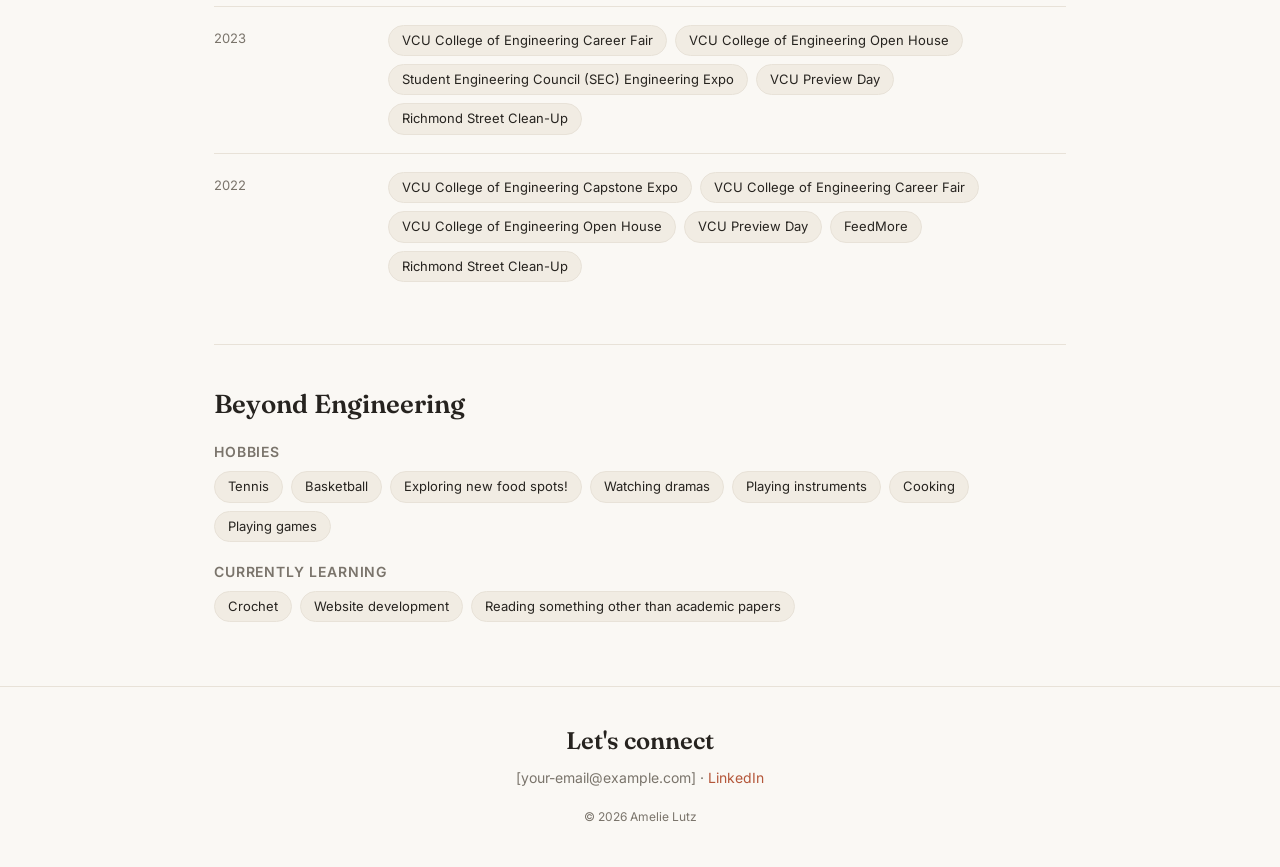
==== commit 5e5b6f30: "Update index.html" ====
--- a/index.html
+++ b/index.html
@@ -61,21 +61,7 @@
     <figure class="ph portrait">Headshot<img src="images/headshot.jpg" alt="Amelie Lutz" onerror="this.style.display='none'"></figure>
   </header>
 
-  <section id="education">
-    <div class="sec-head"><h2>Education</h2></div>
-    <div class="row">
-      <div class="when">Expected Dec 2029</div>
-      <div><h3>Doctorate of Philosophy in Aerospace Engineering</h3><div class="org">Virginia Polytechnic Institute and State University · Focus: Space Engineering</div></div>
-    </div>
-    <div class="row">
-      <div class="when">May 2025</div>
-      <div><h3>Master of Science in Aerospace Engineering</h3><div class="org">Virginia Polytechnic Institute and State University · Focus: Space Engineering</div></div>
-    </div>
-    <div class="row">
-      <div class="when">May 2023</div>
-      <div><h3>Bachelor of Science in Mechanical and Nuclear Engineering</h3><div class="org">Virginia Commonwealth University · Minor in Mathematics</div></div>
-    </div>
-  </section>
+  
 
   <!-- RESEARCH -->
   <section id="research">
@@ -99,6 +85,34 @@
       </details>
       </article>
 
+  <!-- FEATURED PROJECTS (keep to 2-3; everything else goes in projects.html) -->
+  <section id="projects">
+    <div class="sec-head"><h2>Featured Projects</h2><span>Selected work</span></div>
+    <div class="grid g3">
+      <article class="card">
+        <figure class="ph wide">Project image<img src="images/project-1.jpg" alt="" onerror="this.style.display='none'"></figure>
+        <span class="tag">Rocketry · 2025</span>
+        <h3>Roadkill</h3>
+        <p>Manufactured and assembled the rocket body and fins to enhance aerodynamic stability and control during flight, optimizing for performance and cost efficiency.</p>
+        <span class="tag">ESRA INTERNATIONAL ROCKET ENGINEERING COMPETITION: 18TH PLACE 10K COTS/29TH PLACE OVERALL (GLOBAL)</span>
+      </article>
+      <article class="card">
+        <figure class="ph wide">Project image<img src="images/project-2.jpg" alt="" onerror="this.style.display='none'"></figure>
+        <span class="tag">JHUAPL · 2024</span>
+        <h3>Responsive Additive Manufacturing Structures for Controlling Thermal Events (ReACT)</h3>
+        <p>Revolutionized the thermal analysis process for a batch of novel 3D-printed thermal switch structures through automation in Ansys, decreasing personnel effort by more than 99%.</p>
+      </article>
+      <article class="card">
+        <figure class="ph wide">Project image<img src="images/project-1.jpg" alt="" onerror="this.style.display='none'"></figure>
+        <span class="tag">ASME · 2023</span>
+        <h3>VCU Egg Rice</h3>
+        <p>Orchestrated more than 30 members to develop an additively manufactured hovercraft tasked to provide an unmanned emergency resupply system for those in need.</p>
+        <span class="tag">ASME IAM3D HOVERCRAFT RESUPPLY VEHICLE CHALLENGE: 1ST PLACE OVERALL (GLOBAL)</span>
+      </article>
+    </div>
+    <a class="see-all" href="projects.html">See all projects →</a>
+  </section>
+     
      <article class="card">
         <figure class="ph wide">Research figure<img src="images/research-2.jpg" alt="" onerror="this.style.display='none'"></figure>
         <span class="tag">Ross Dynamics Lab · Oct 2026 - Present</span>
@@ -112,6 +126,8 @@
         </div>
       </details>
       </article>
+
+     
 
      <article class="card">
         <figure class="ph wide">Research figure<img src="images/research-2.jpg" alt="" onerror="this.style.display='none'"></figure>
@@ -132,6 +148,22 @@
     </div>
   </section>
 
+ <section id="education">
+    <div class="sec-head"><h2>Education</h2></div>
+    <div class="row">
+      <div class="when">Expected Dec 2029</div>
+      <div><h3>Doctorate of Philosophy in Aerospace Engineering</h3><div class="org">Virginia Polytechnic Institute and State University · Focus: Space Engineering</div></div>
+    </div>
+    <div class="row">
+      <div class="when">May 2025</div>
+      <div><h3>Master of Science in Aerospace Engineering</h3><div class="org">Virginia Polytechnic Institute and State University · Focus: Space Engineering</div></div>
+    </div>
+    <div class="row">
+      <div class="when">May 2023</div>
+      <div><h3>Bachelor of Science in Mechanical and Nuclear Engineering</h3><div class="org">Virginia Commonwealth University · Minor in Mathematics</div></div>
+    </div>
+  </section>
+
   <!-- EXPERIENCE (2-3 here; the rest in experience.html) -->
   <section id="experience">
     <div class="sec-head"><h2>Experience</h2></div>
@@ -156,33 +188,7 @@
 
   
 
- <!-- FEATURED PROJECTS (keep to 2-3; everything else goes in projects.html) -->
-  <section id="projects">
-    <div class="sec-head"><h2>Featured Projects</h2><span>Selected work</span></div>
-    <div class="grid g3">
-      <article class="card">
-        <figure class="ph wide">Project image<img src="images/project-1.jpg" alt="" onerror="this.style.display='none'"></figure>
-        <span class="tag">Rocketry · 2025</span>
-        <h3>Roadkill</h3>
-        <p>Manufactured and assembled the rocket body and fins to enhance aerodynamic stability and control during flight, optimizing for performance and cost efficiency.</p>
-        <span class="tag">ESRA INTERNATIONAL ROCKET ENGINEERING COMPETITION: 18TH PLACE 10K COTS/29TH PLACE OVERALL (GLOBAL)</span>
-      </article>
-      <article class="card">
-        <figure class="ph wide">Project image<img src="images/project-2.jpg" alt="" onerror="this.style.display='none'"></figure>
-        <span class="tag">JHUAPL · 2024</span>
-        <h3>Responsive Additive Manufacturing Structures for Controlling Thermal Events (ReACT)</h3>
-        <p>Revolutionized the thermal analysis process for a batch of novel 3D-printed thermal switch structures through automation in Ansys, decreasing personnel effort by more than 99%.</p>
-      </article>
-      <article class="card">
-        <figure class="ph wide">Project image<img src="images/project-1.jpg" alt="" onerror="this.style.display='none'"></figure>
-        <span class="tag">ASME · 2023</span>
-        <h3>VCU Egg Rice</h3>
-        <p>Orchestrated more than 30 members to develop an additively manufactured hovercraft tasked to provide an unmanned emergency resupply system for those in need.</p>
-        <span class="tag">ASME IAM3D HOVERCRAFT RESUPPLY VEHICLE CHALLENGE: 1ST PLACE OVERALL (GLOBAL)</span>
-      </article>
-    </div>
-    <a class="see-all" href="projects.html">See all projects →</a>
-  </section>
+ 
 
   <section id="skills">
     <div class="sec-head"><h2>Skills</h2></div>
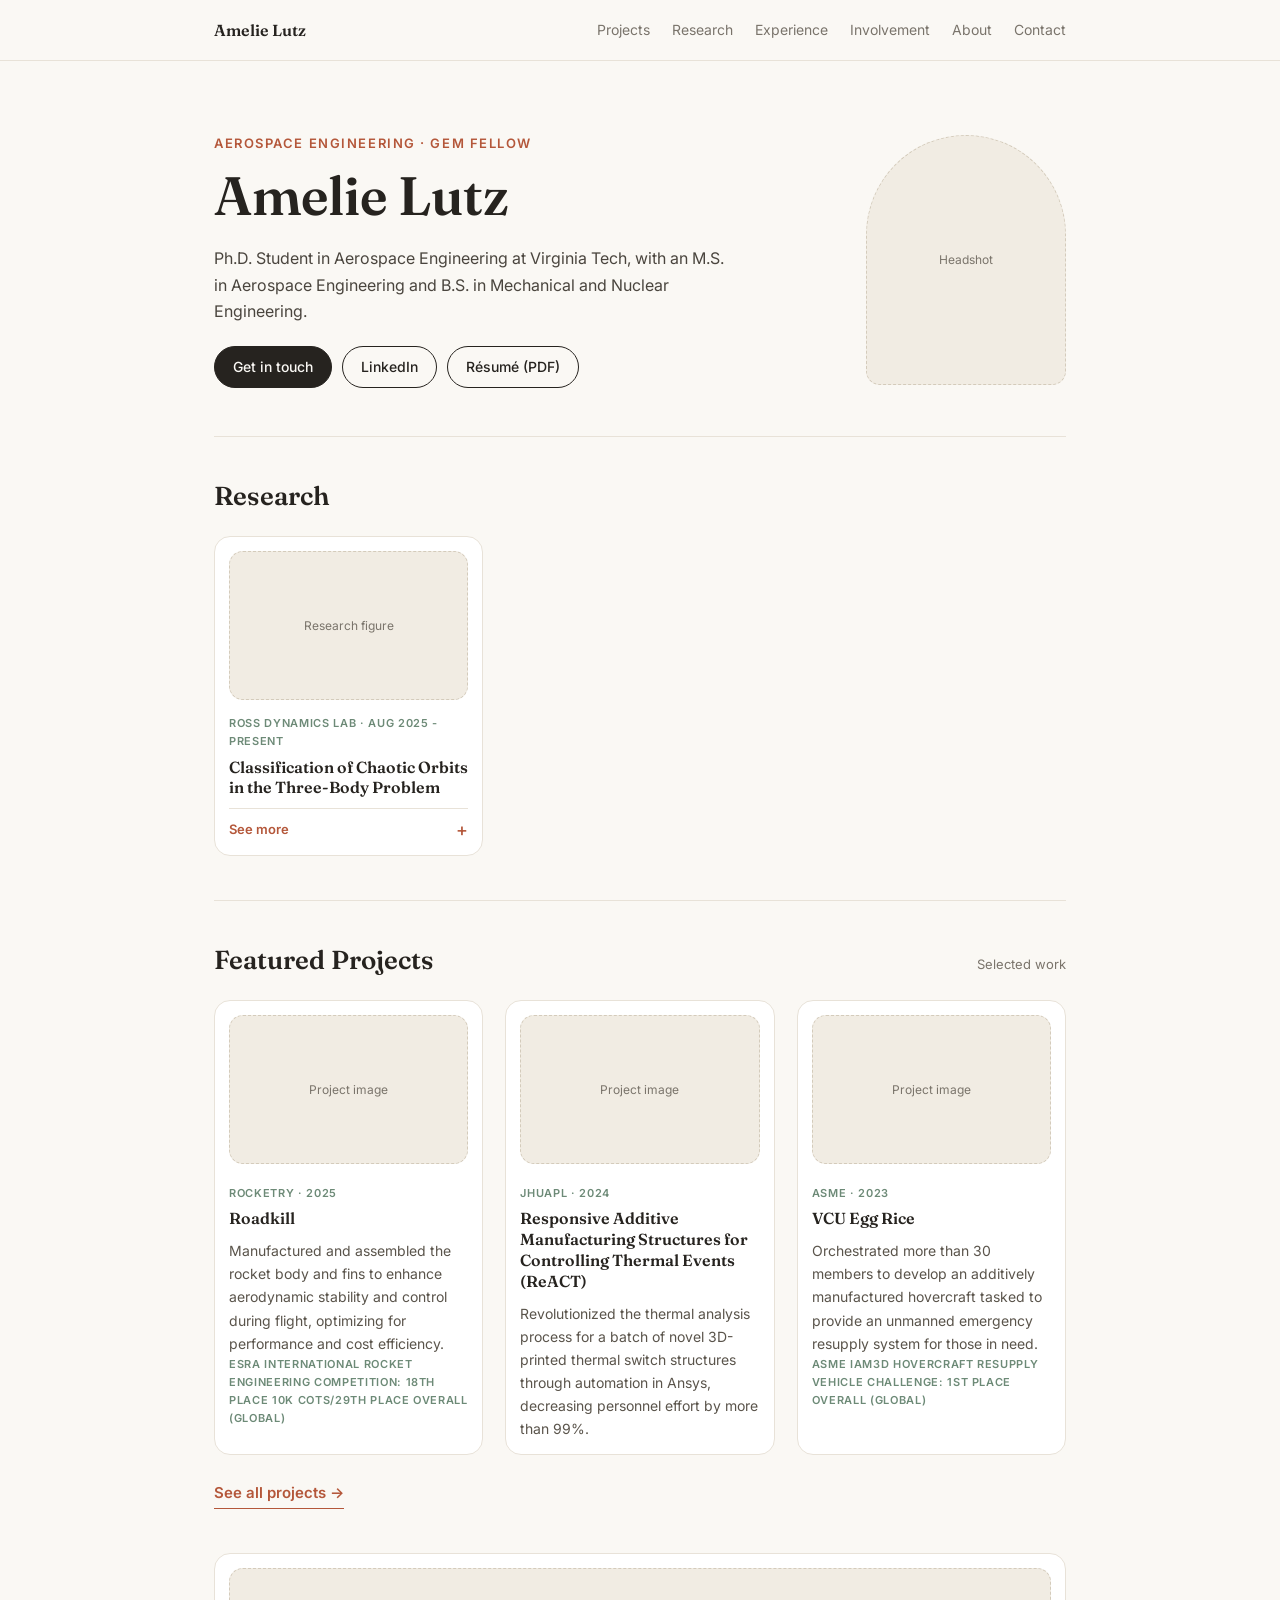
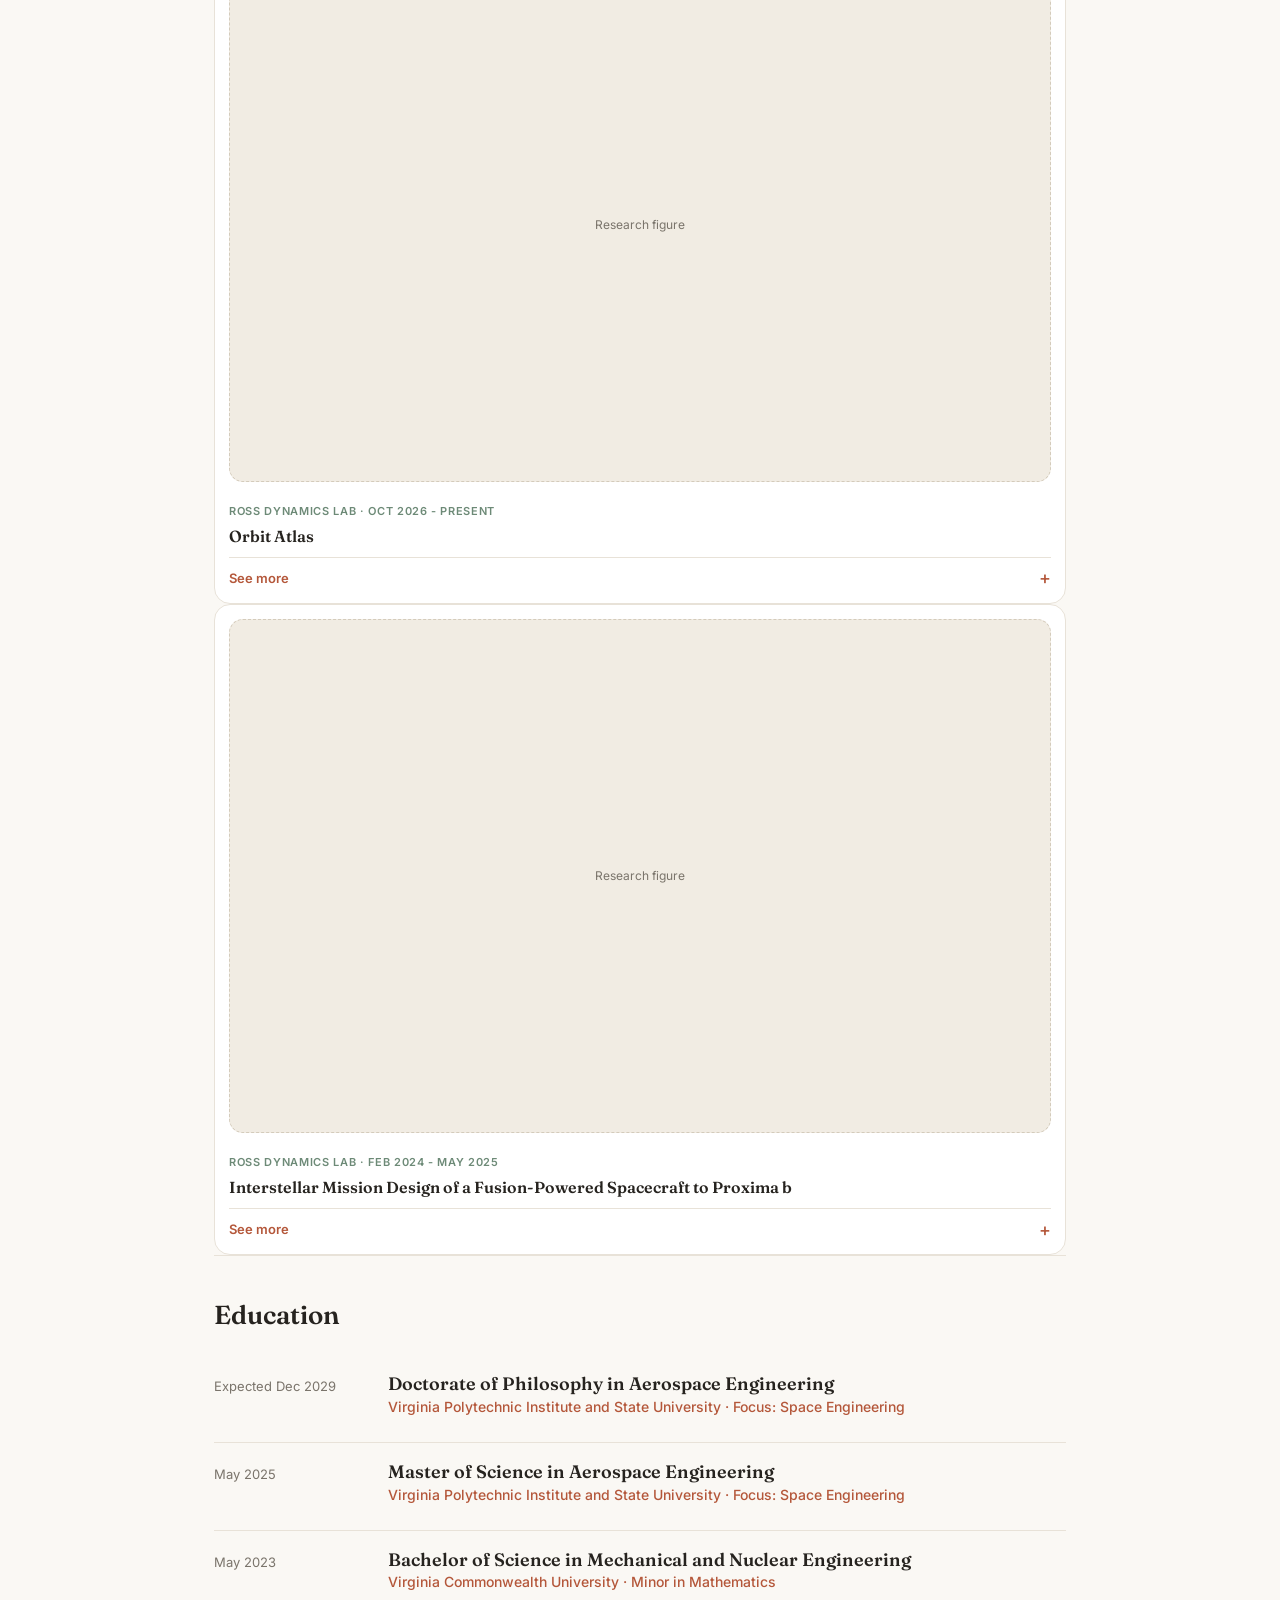
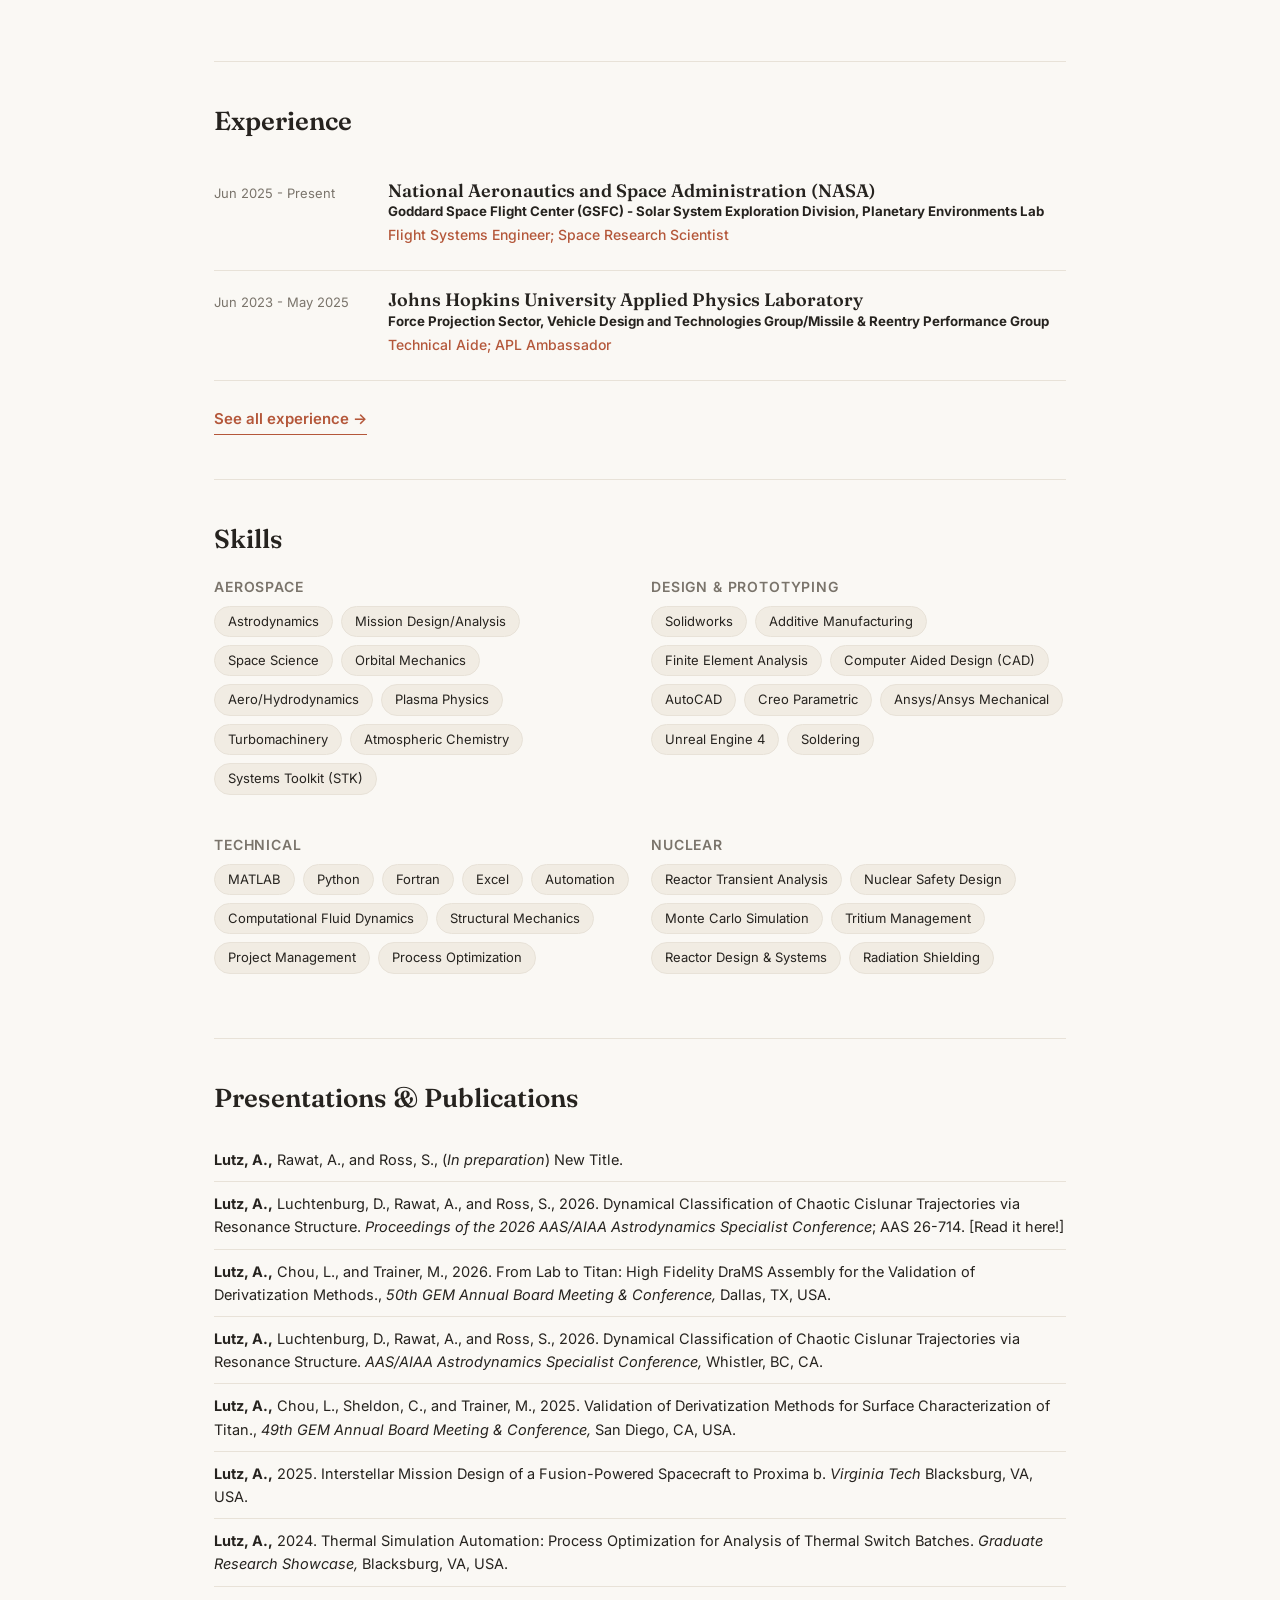
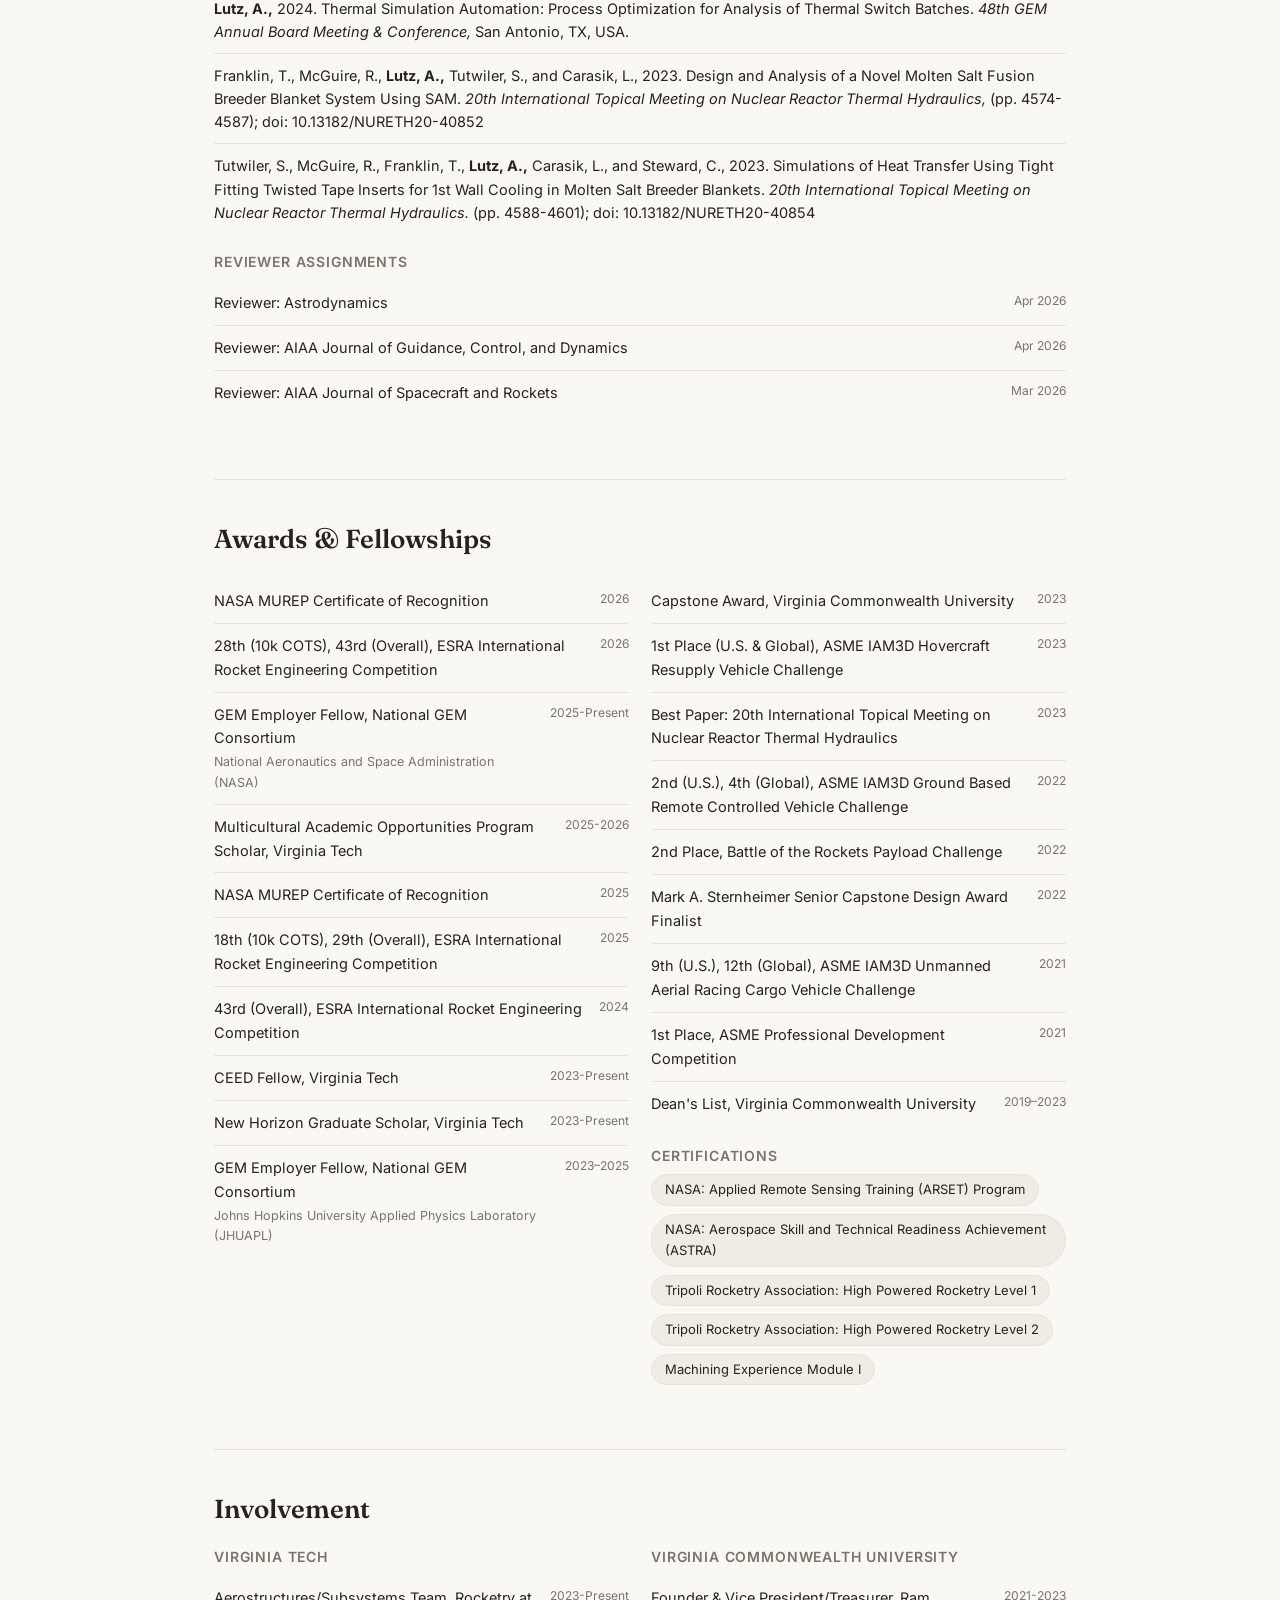
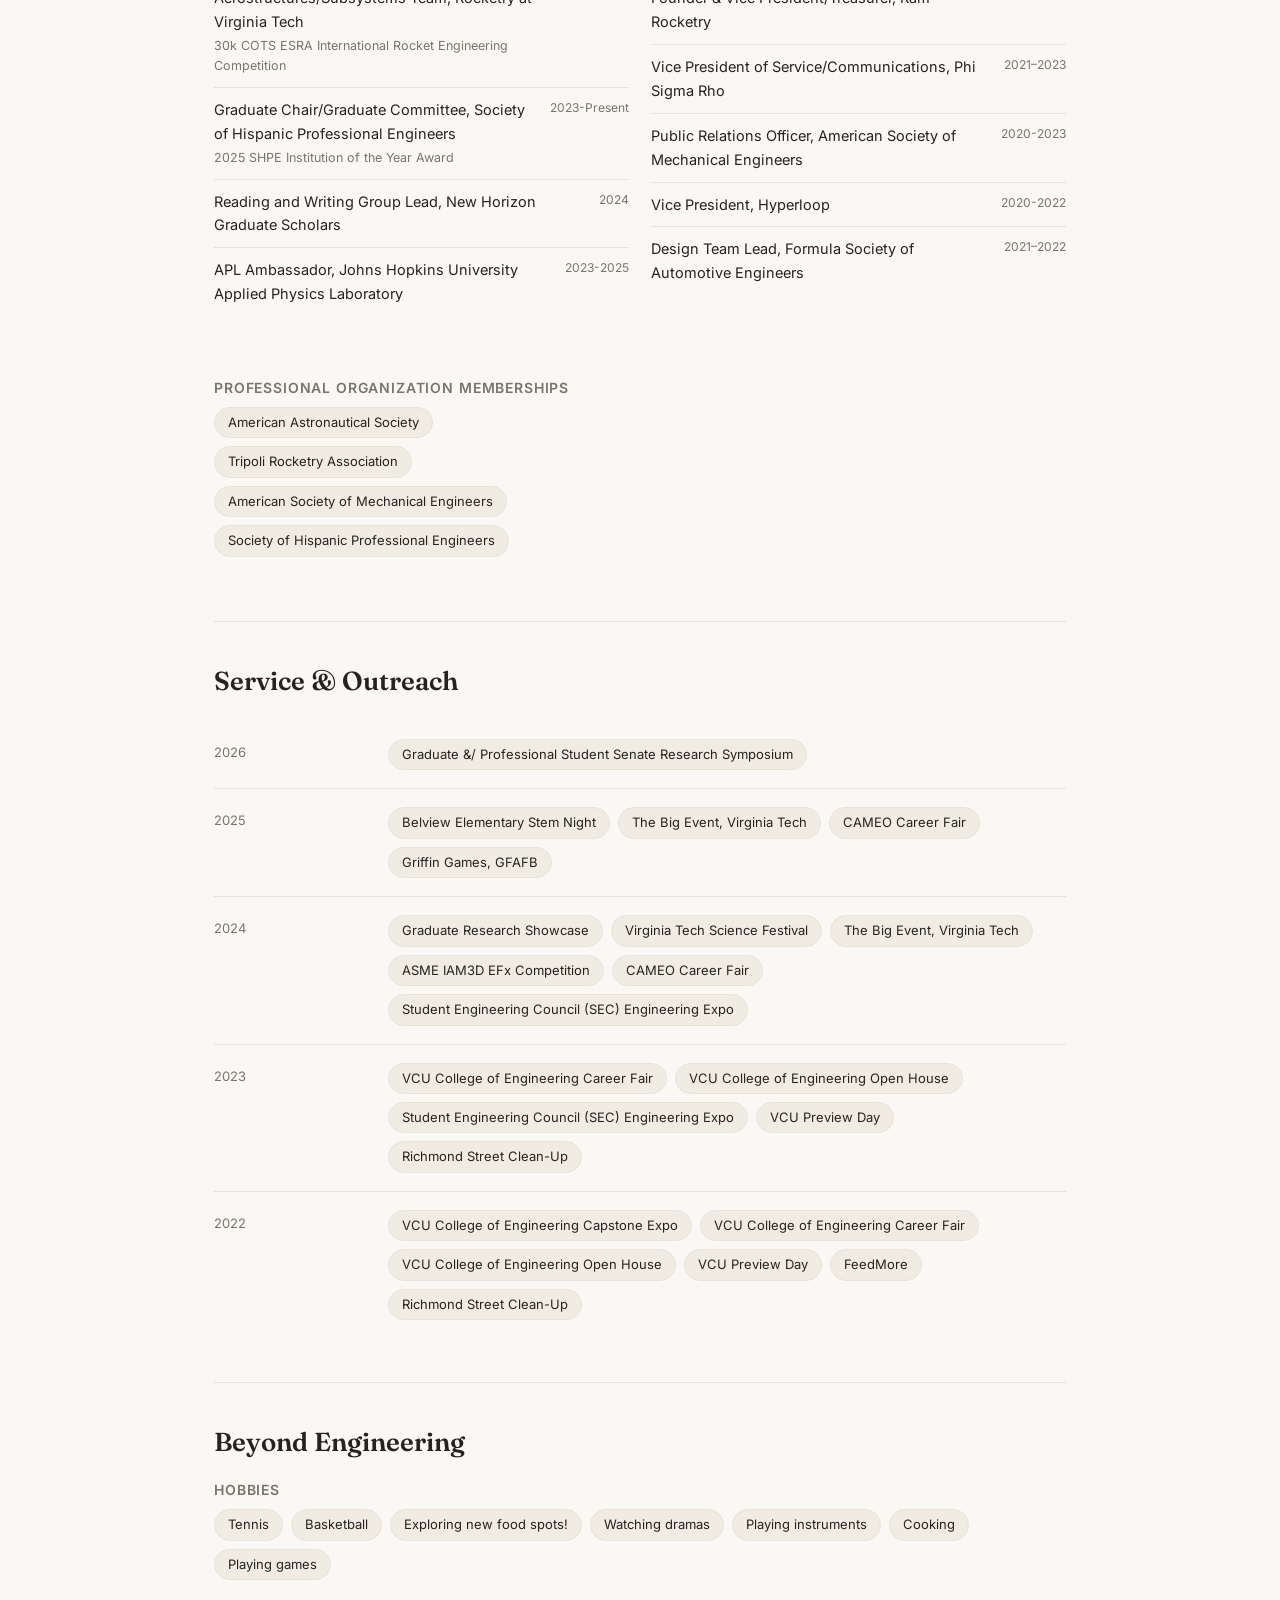
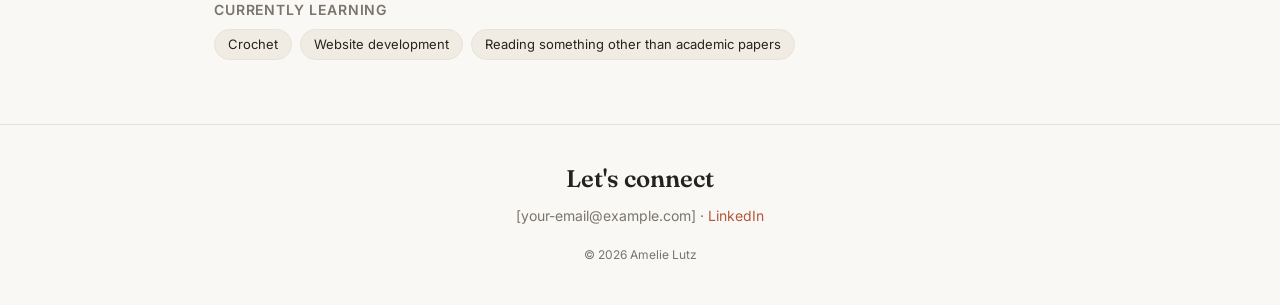
==== commit b72fa34a: "Update index.html" ====
--- a/index.html
+++ b/index.html
@@ -84,6 +84,7 @@
         </div>
       </details>
       </article>
+  </section>
 
   <!-- FEATURED PROJECTS (keep to 2-3; everything else goes in projects.html) -->
   <section id="projects">
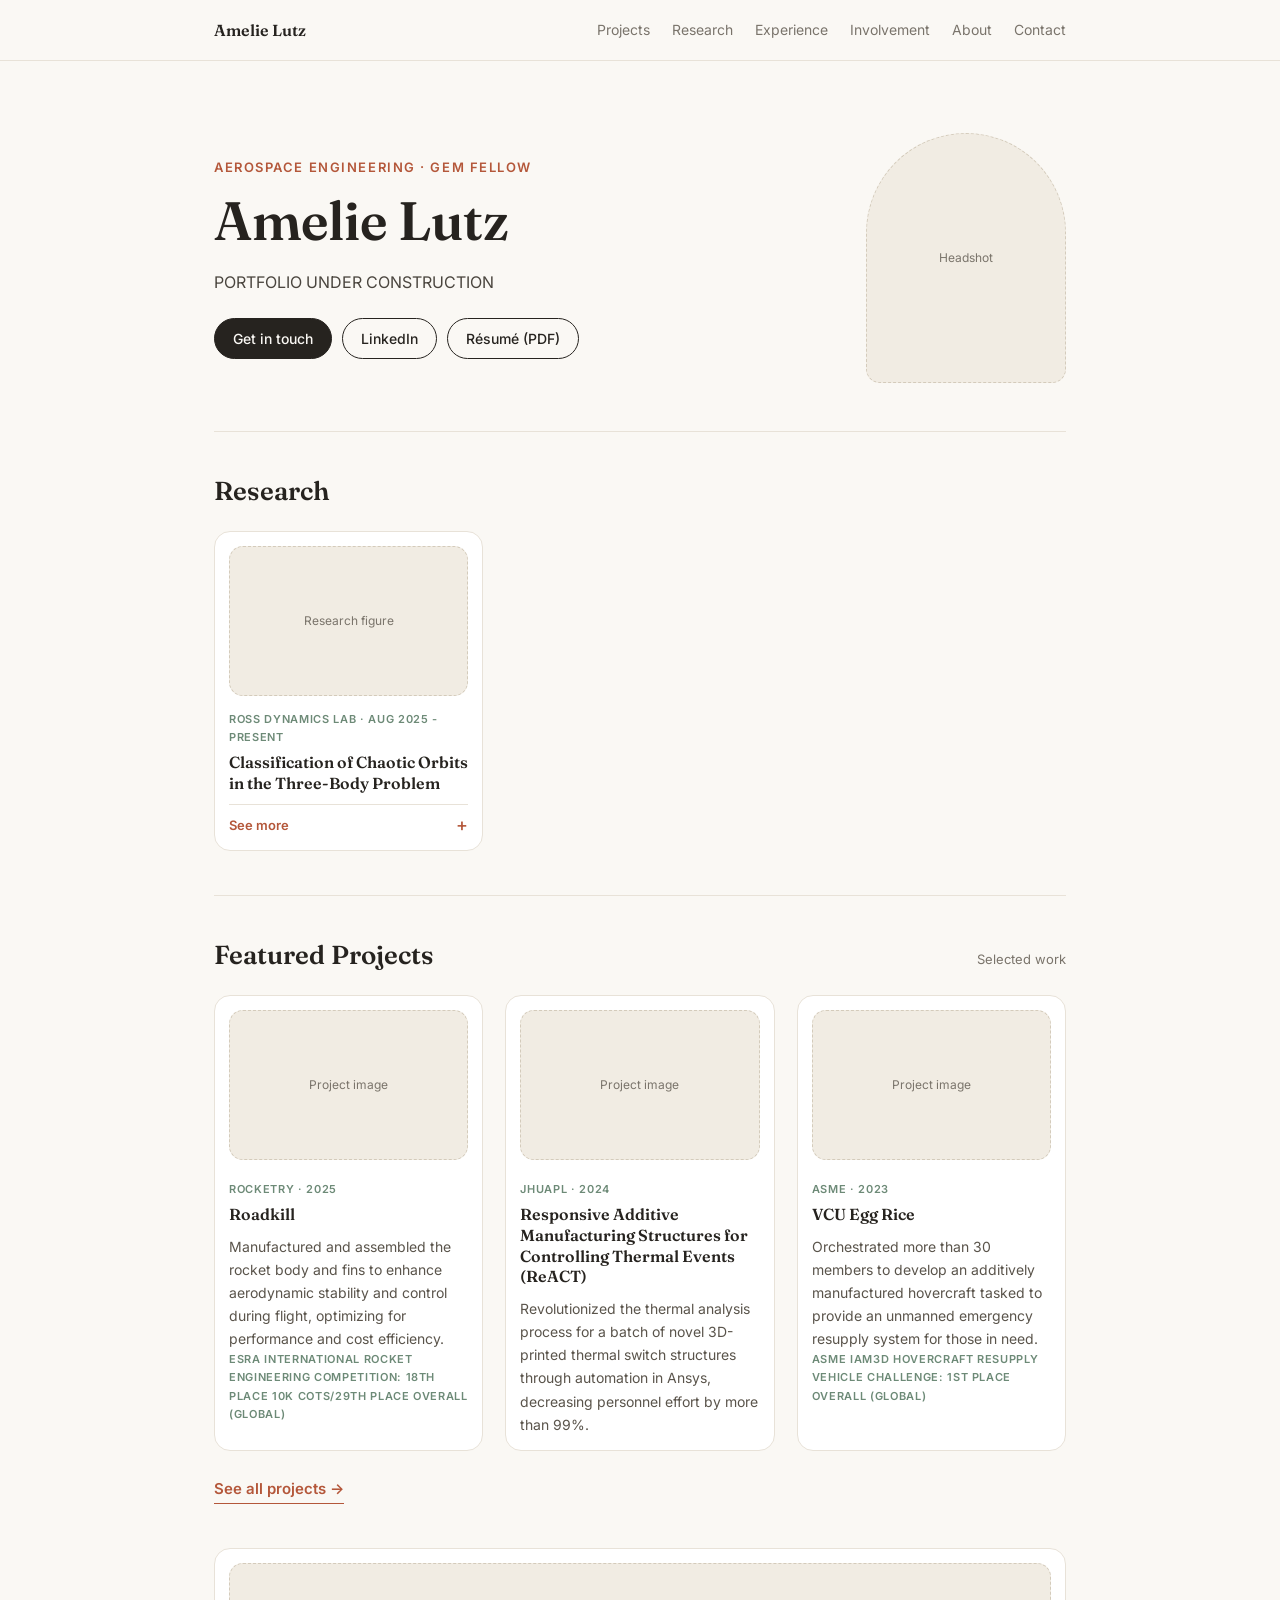
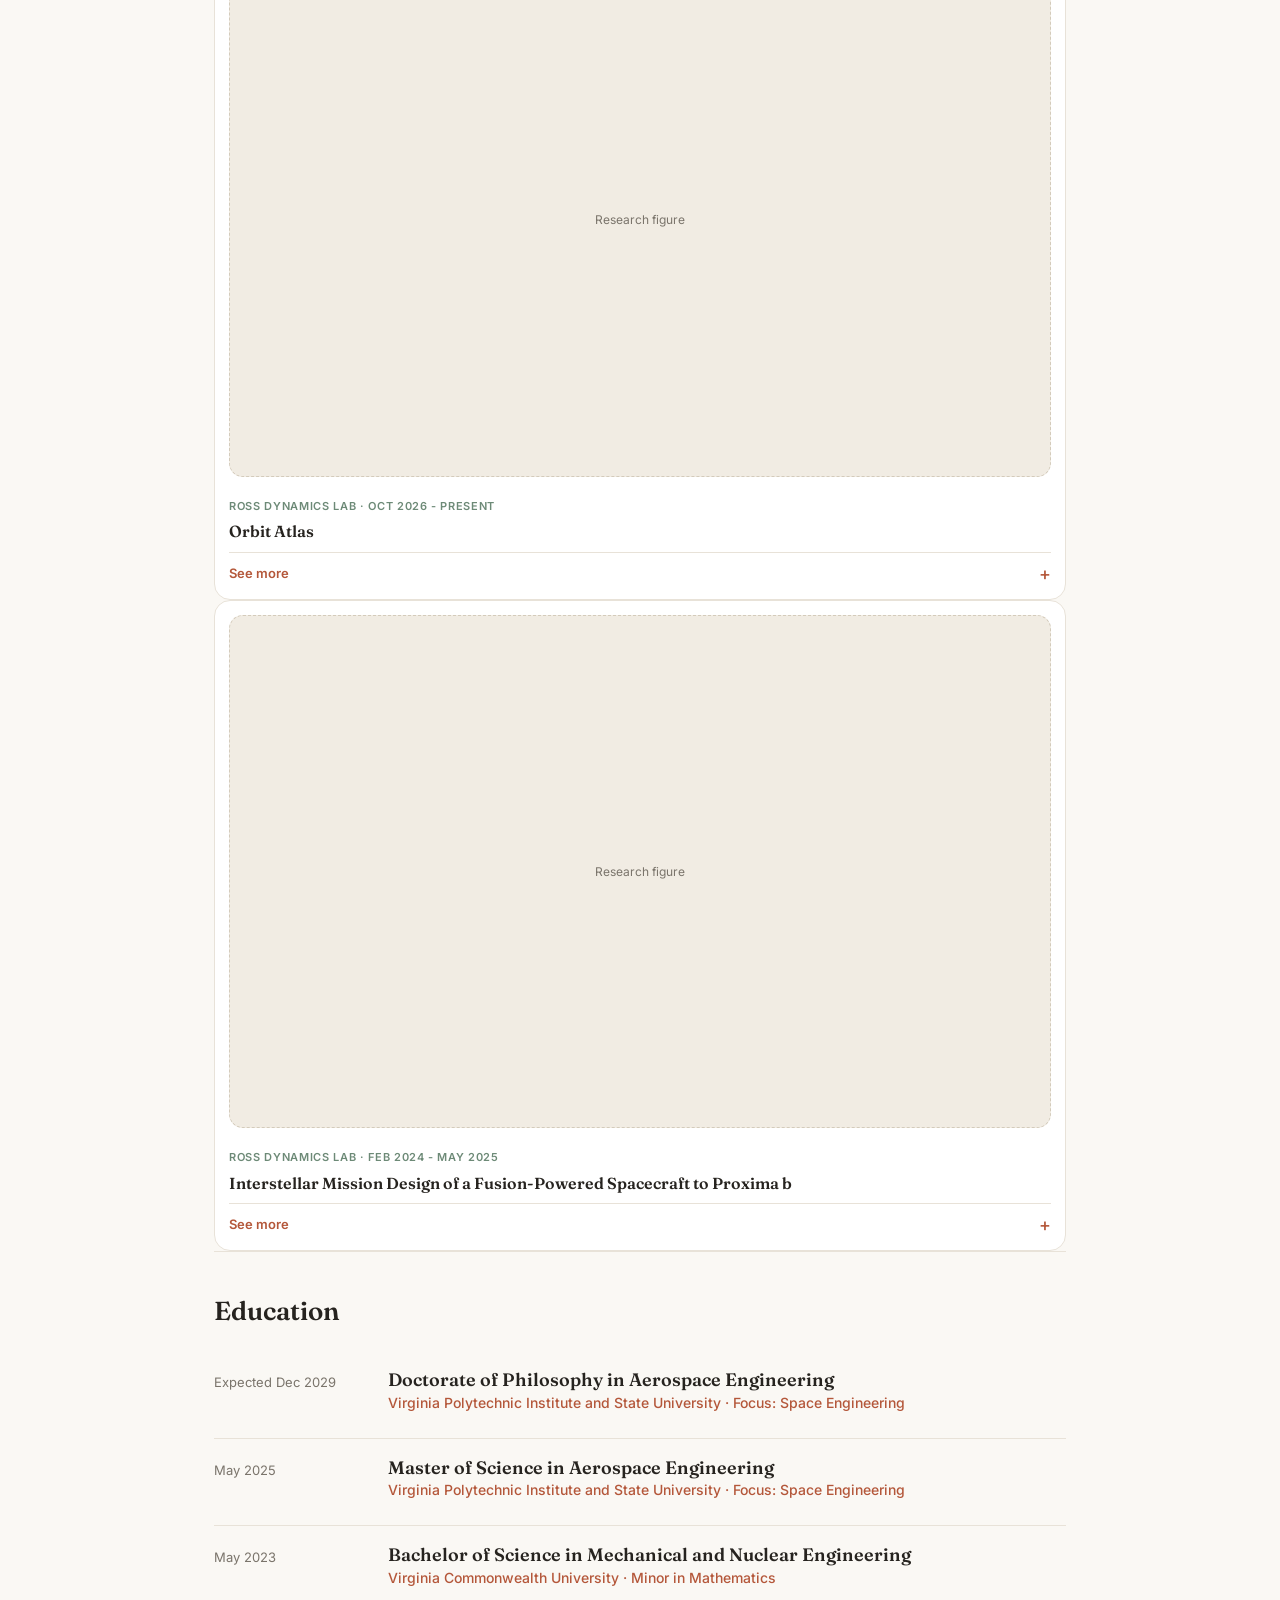
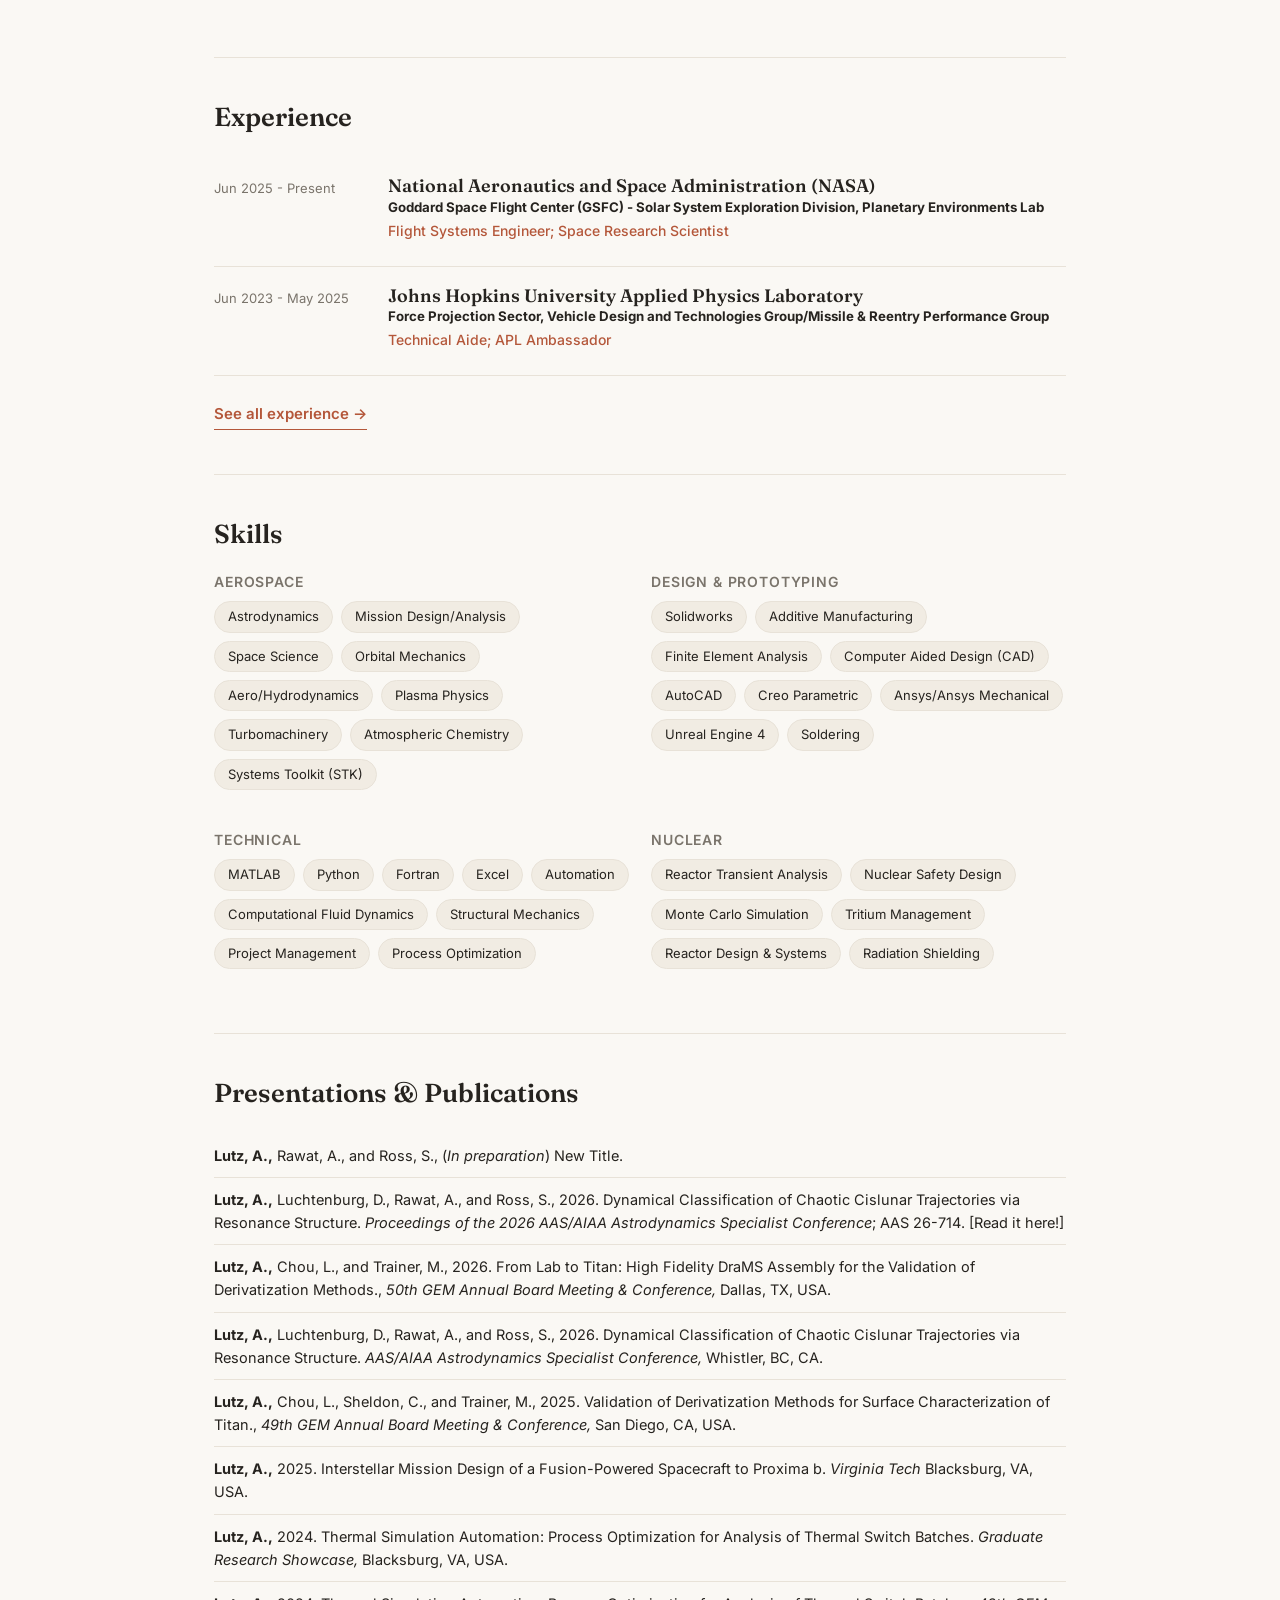
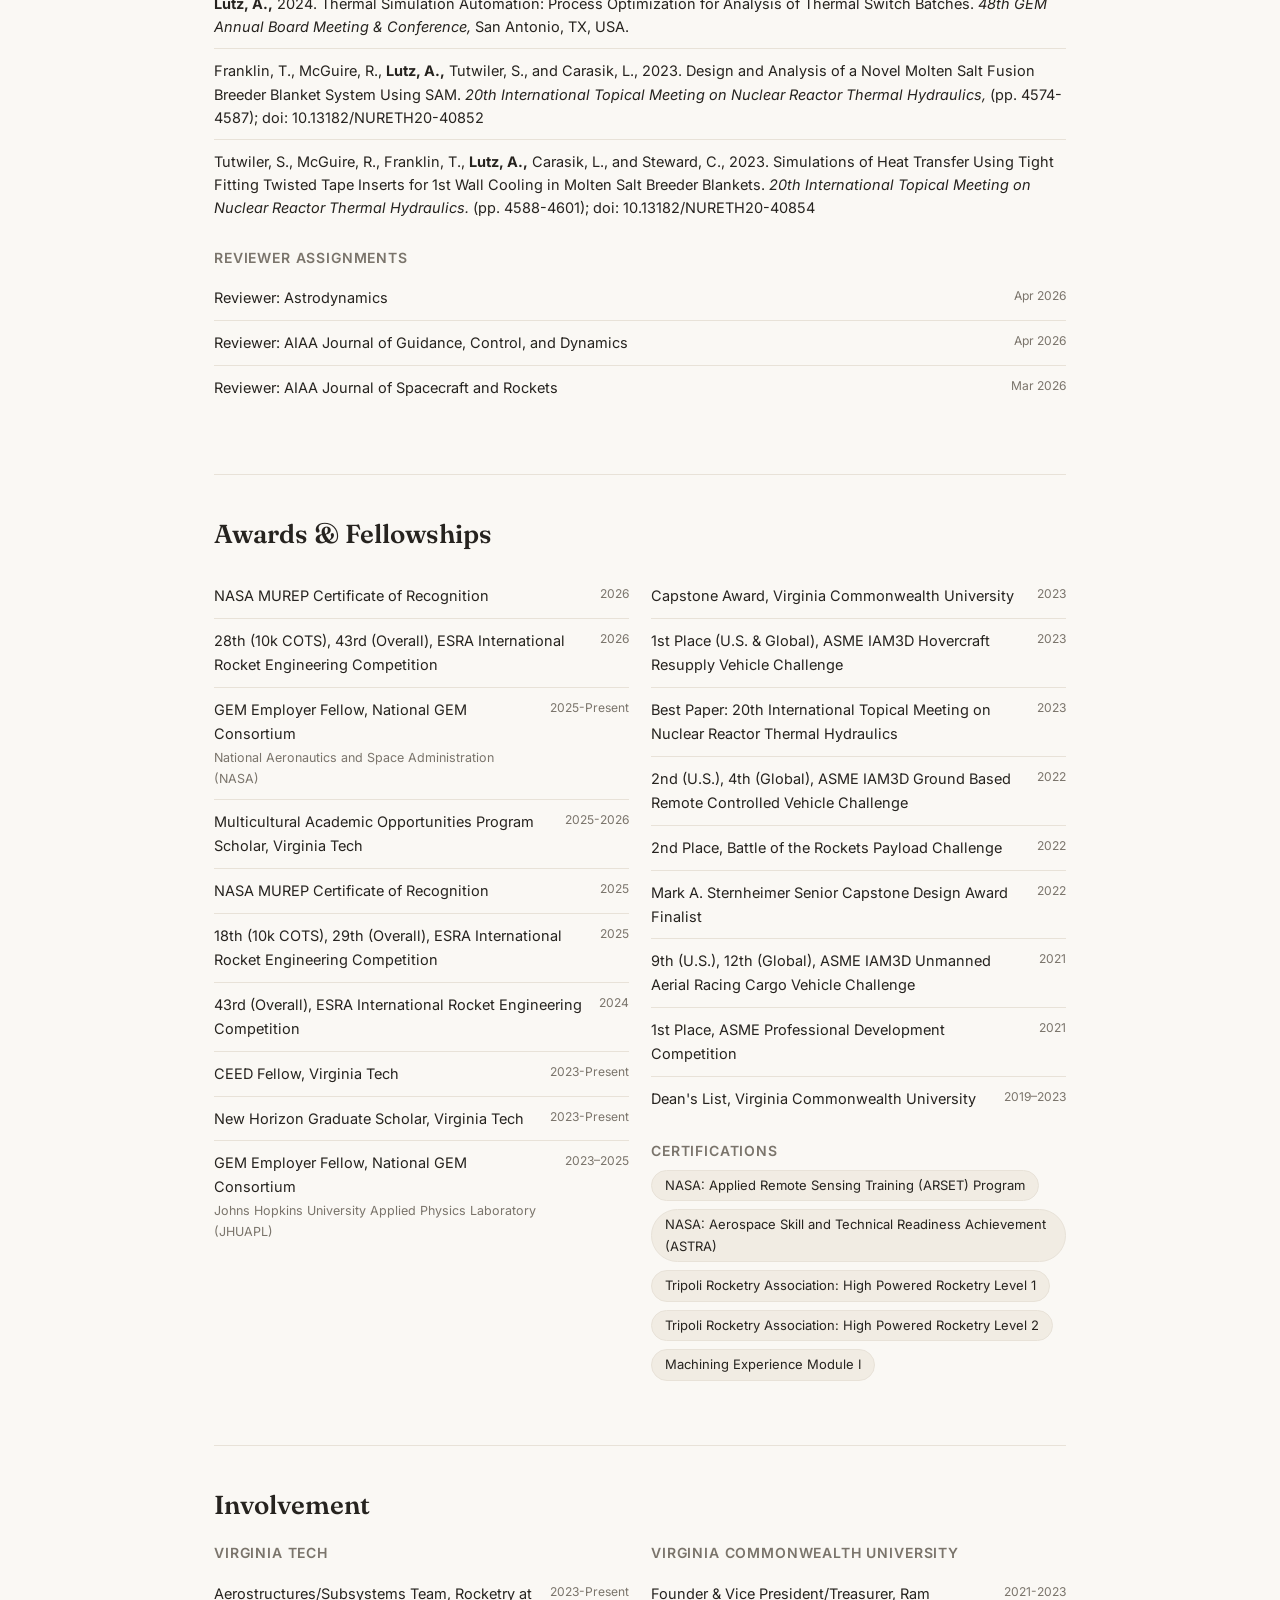
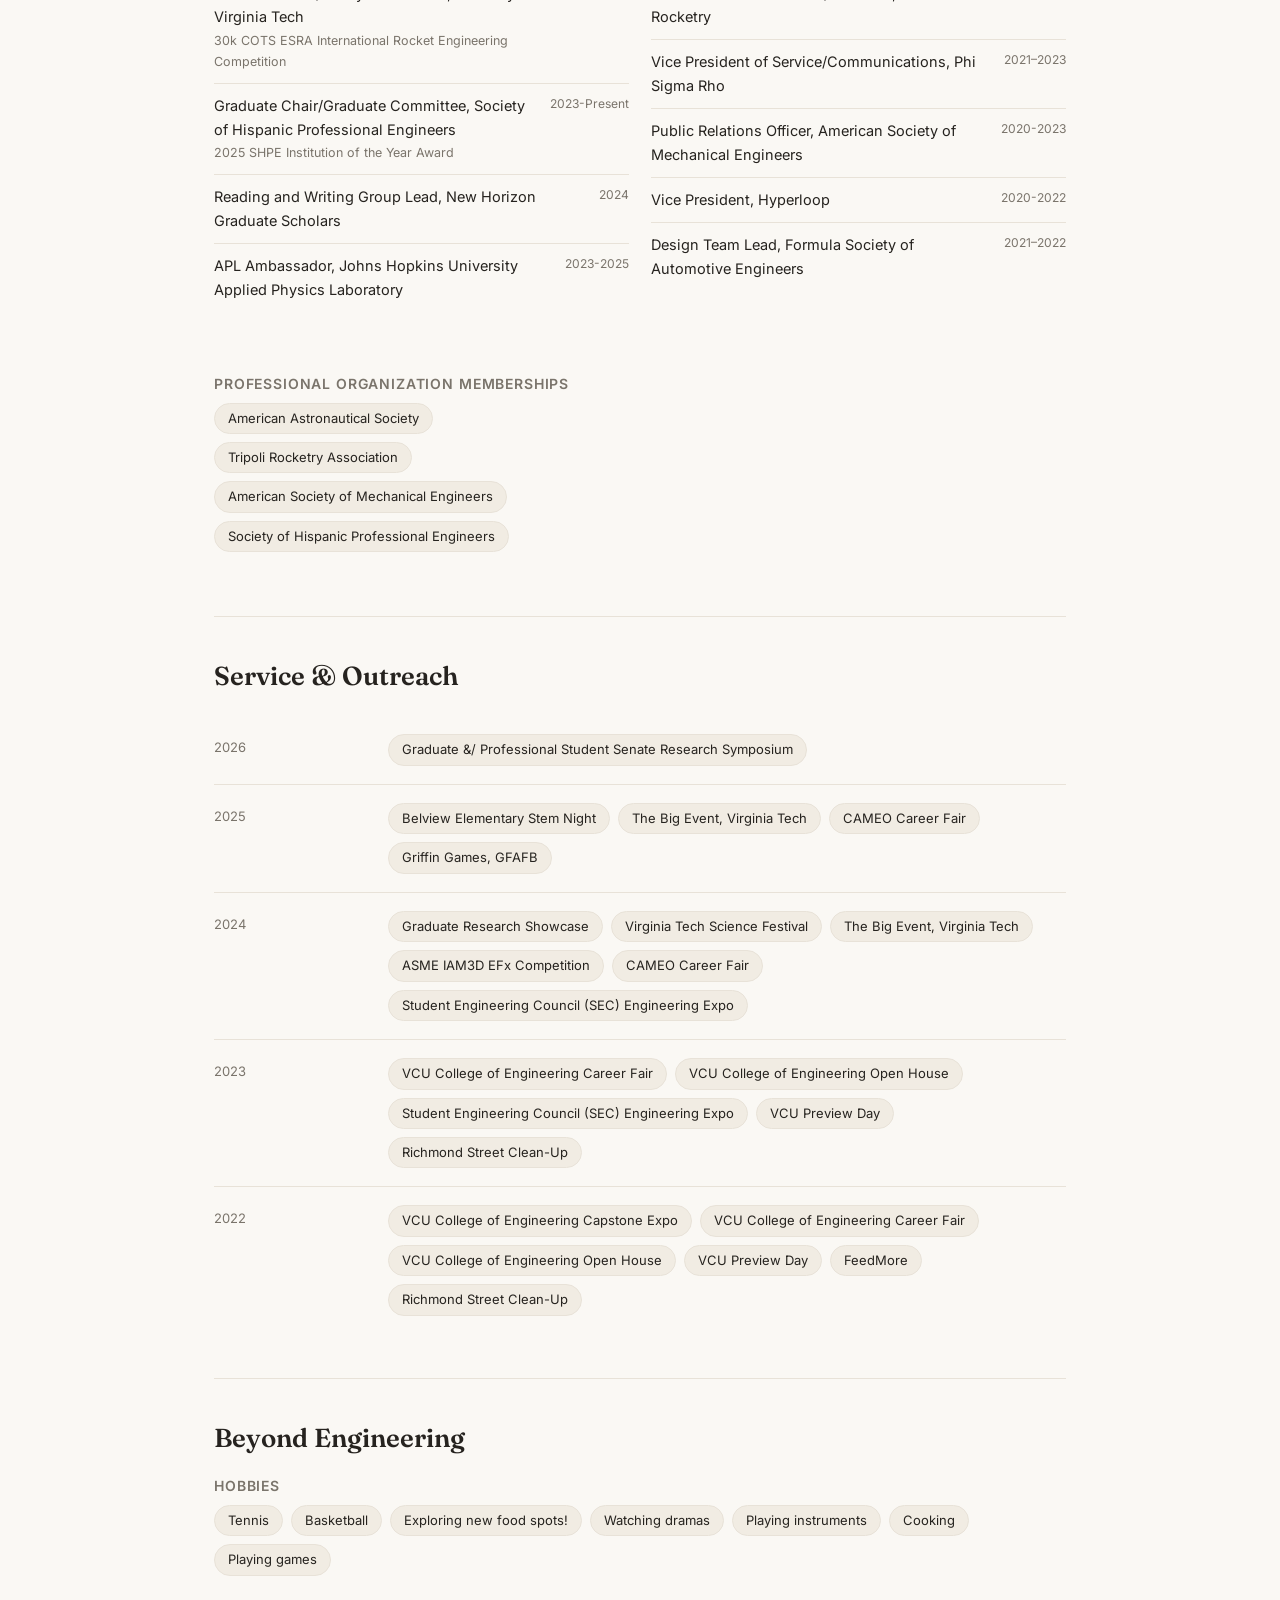
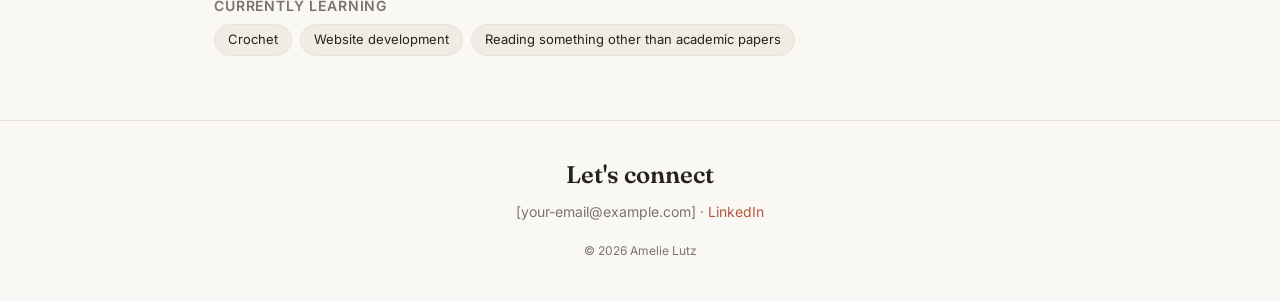
==== commit eeec4ed5: "Update index.html" ====
--- a/index.html
+++ b/index.html
@@ -51,7 +51,7 @@
     <div>
       <div class="kicker">Aerospace Engineering · GEM Fellow</div>
       <h1>Amelie Lutz</h1>
-      <p>Ph.D. Student in Aerospace Engineering at Virginia Tech, with an M.S. in Aerospace Engineering and B.S. in Mechanical and Nuclear Engineering. </p>
+      <p>PORTFOLIO UNDER CONSTRUCTION </p>
       <div class="links">
         <a class="btn fill" href="#contact">Get in touch</a>
         <a class="btn" href="https://www.linkedin.com/in/amelie-lutz/" target="_blank" rel="noopener">LinkedIn</a>
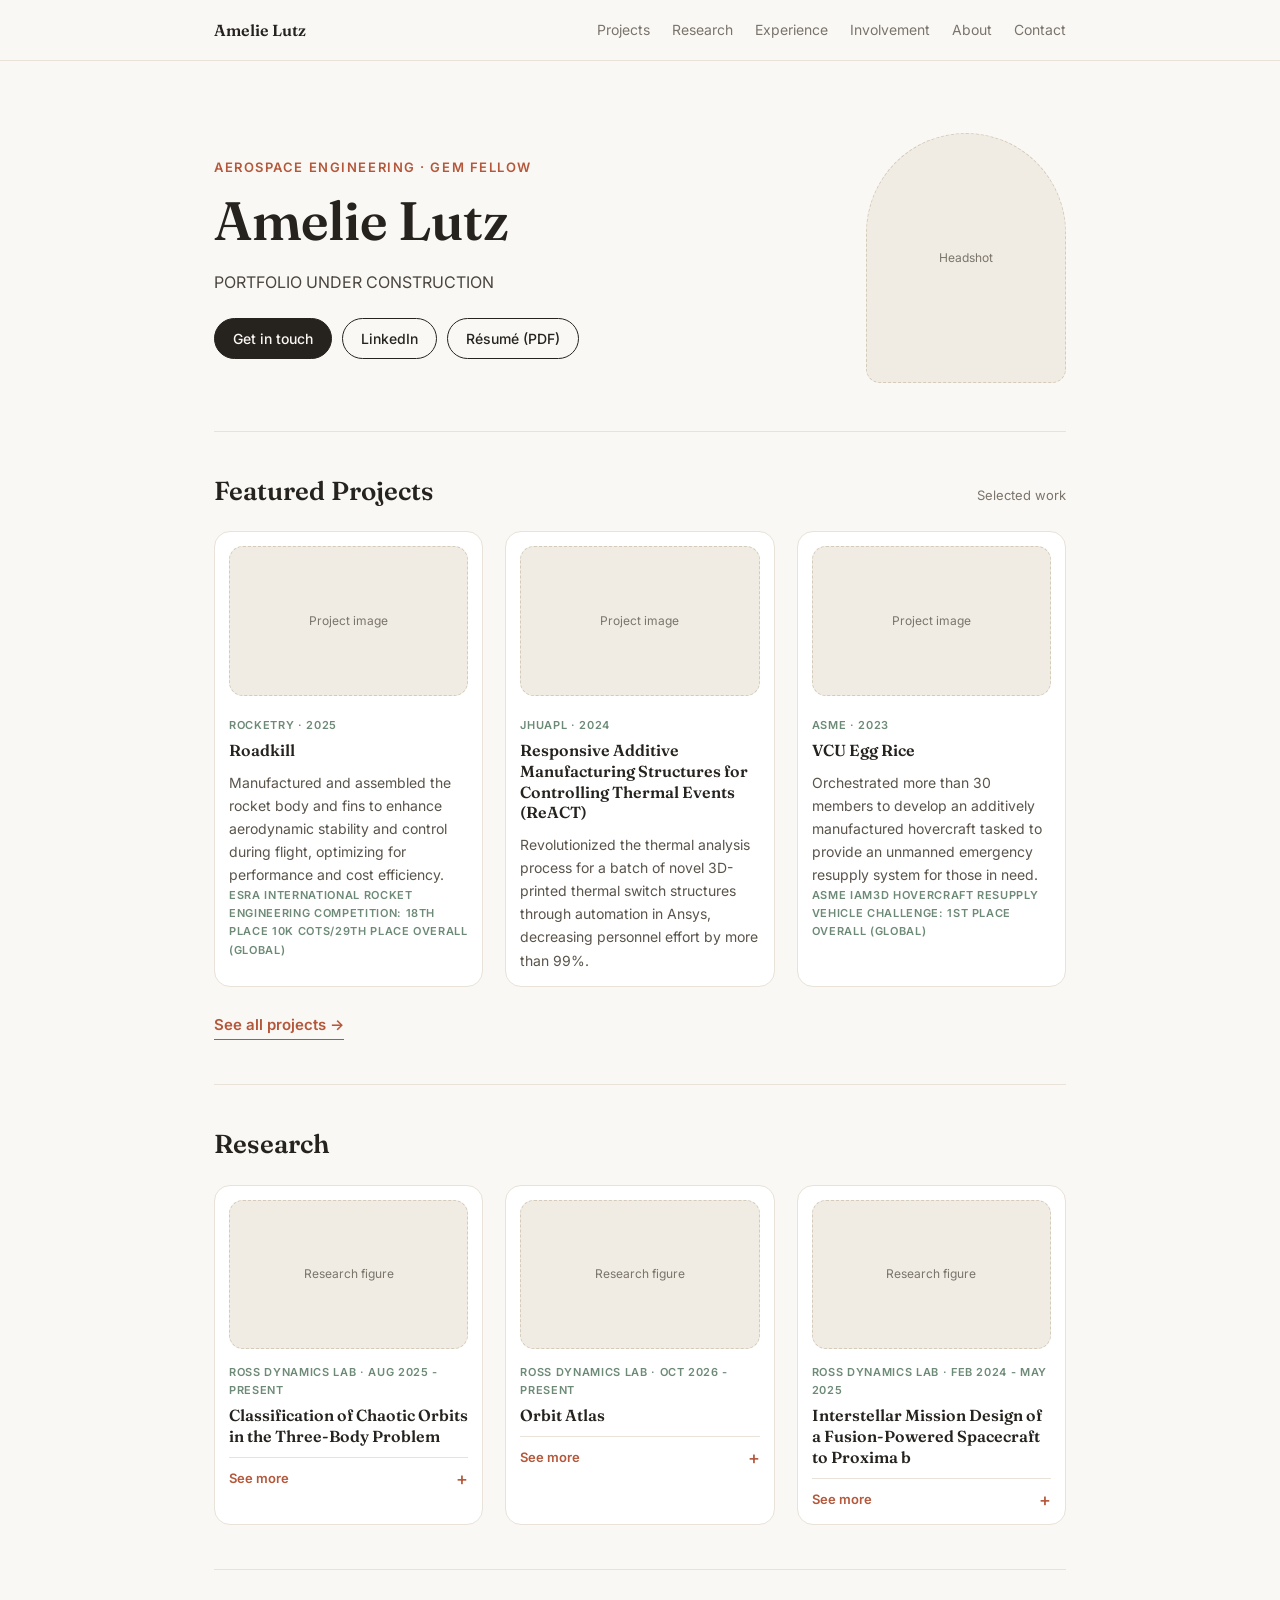
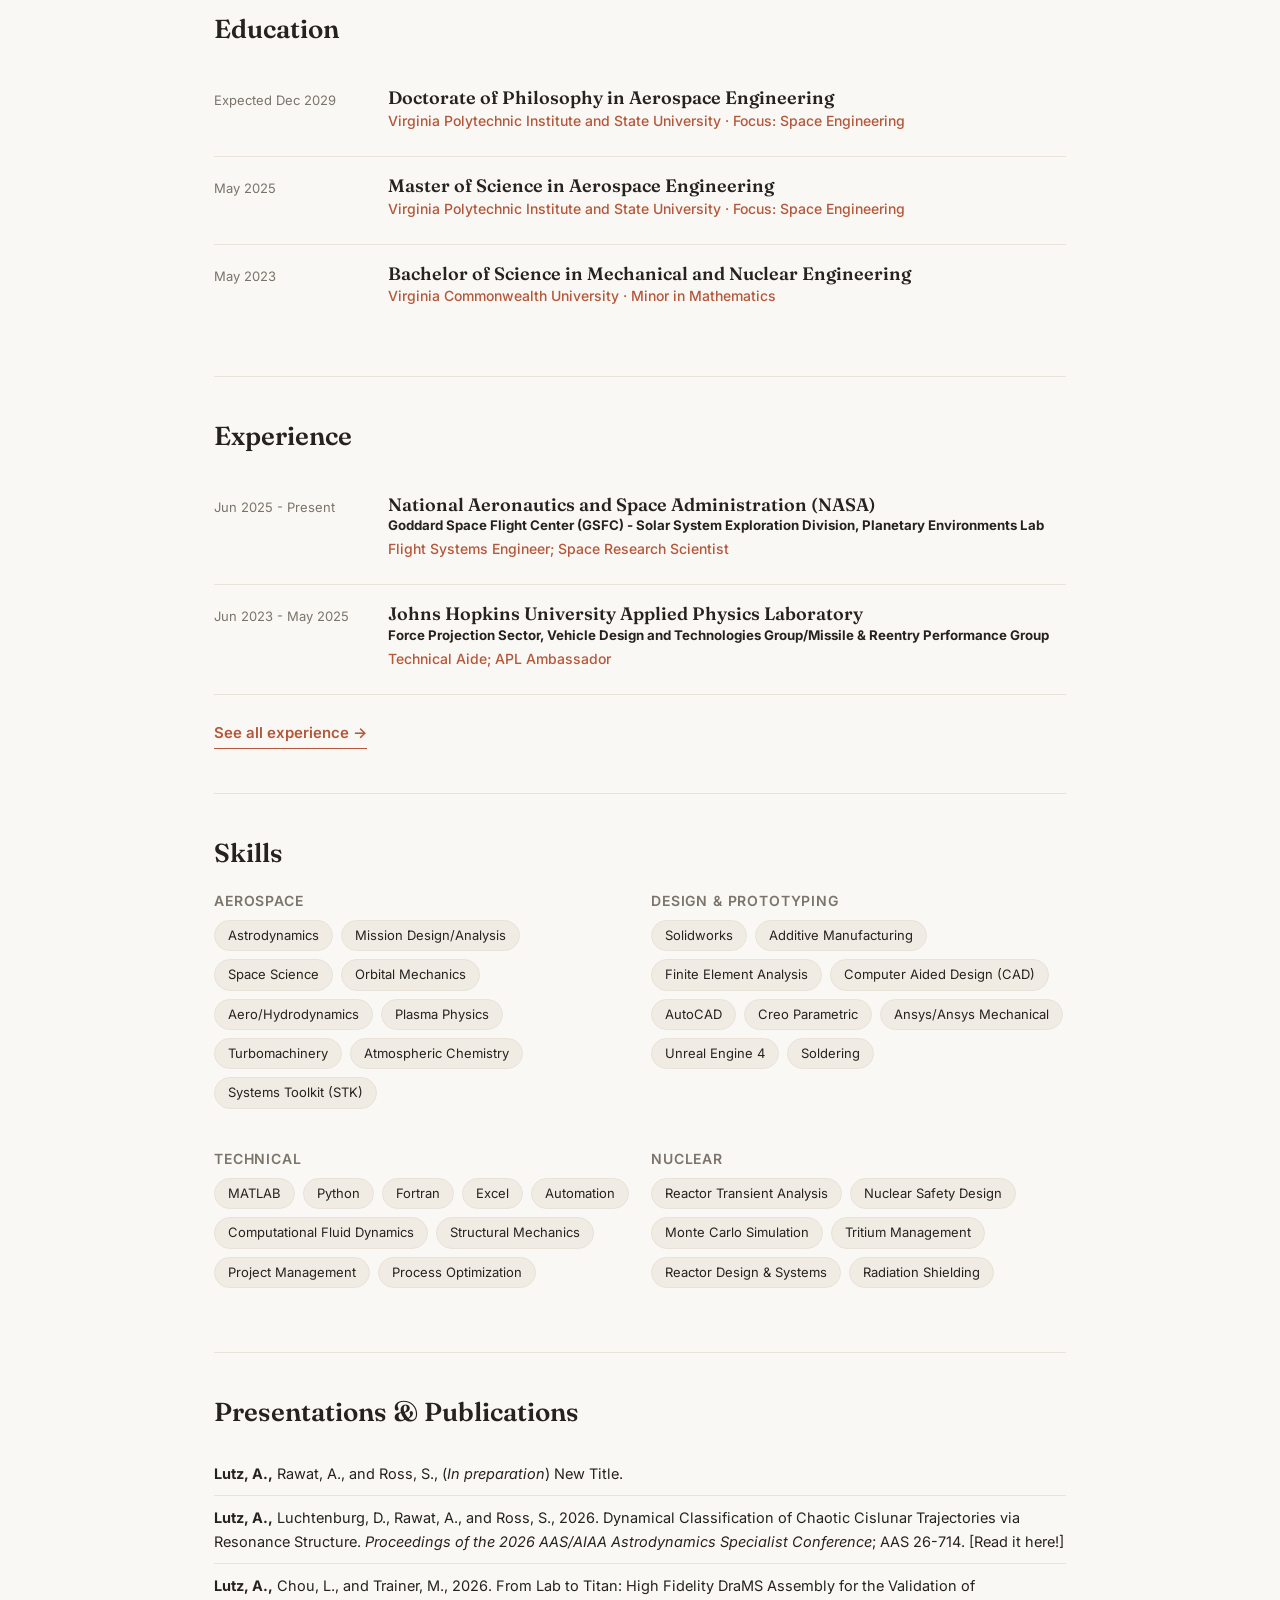
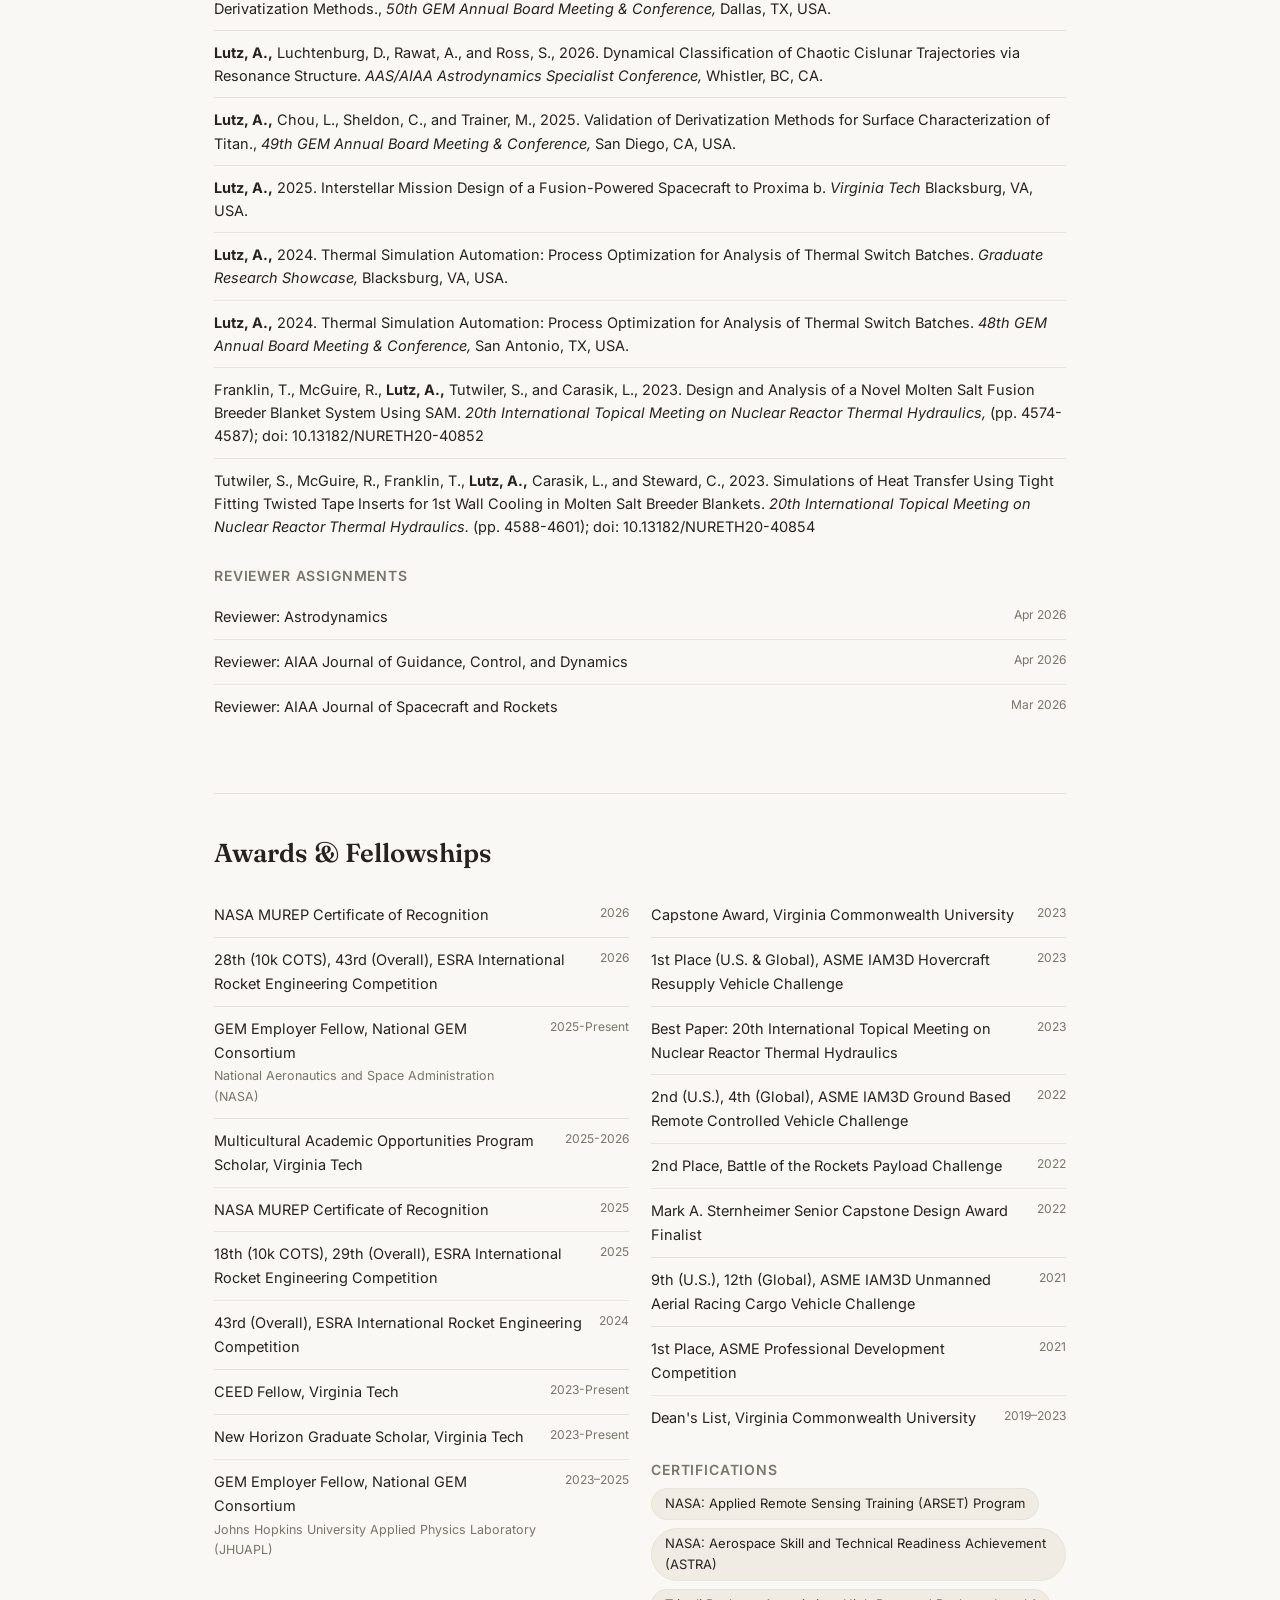
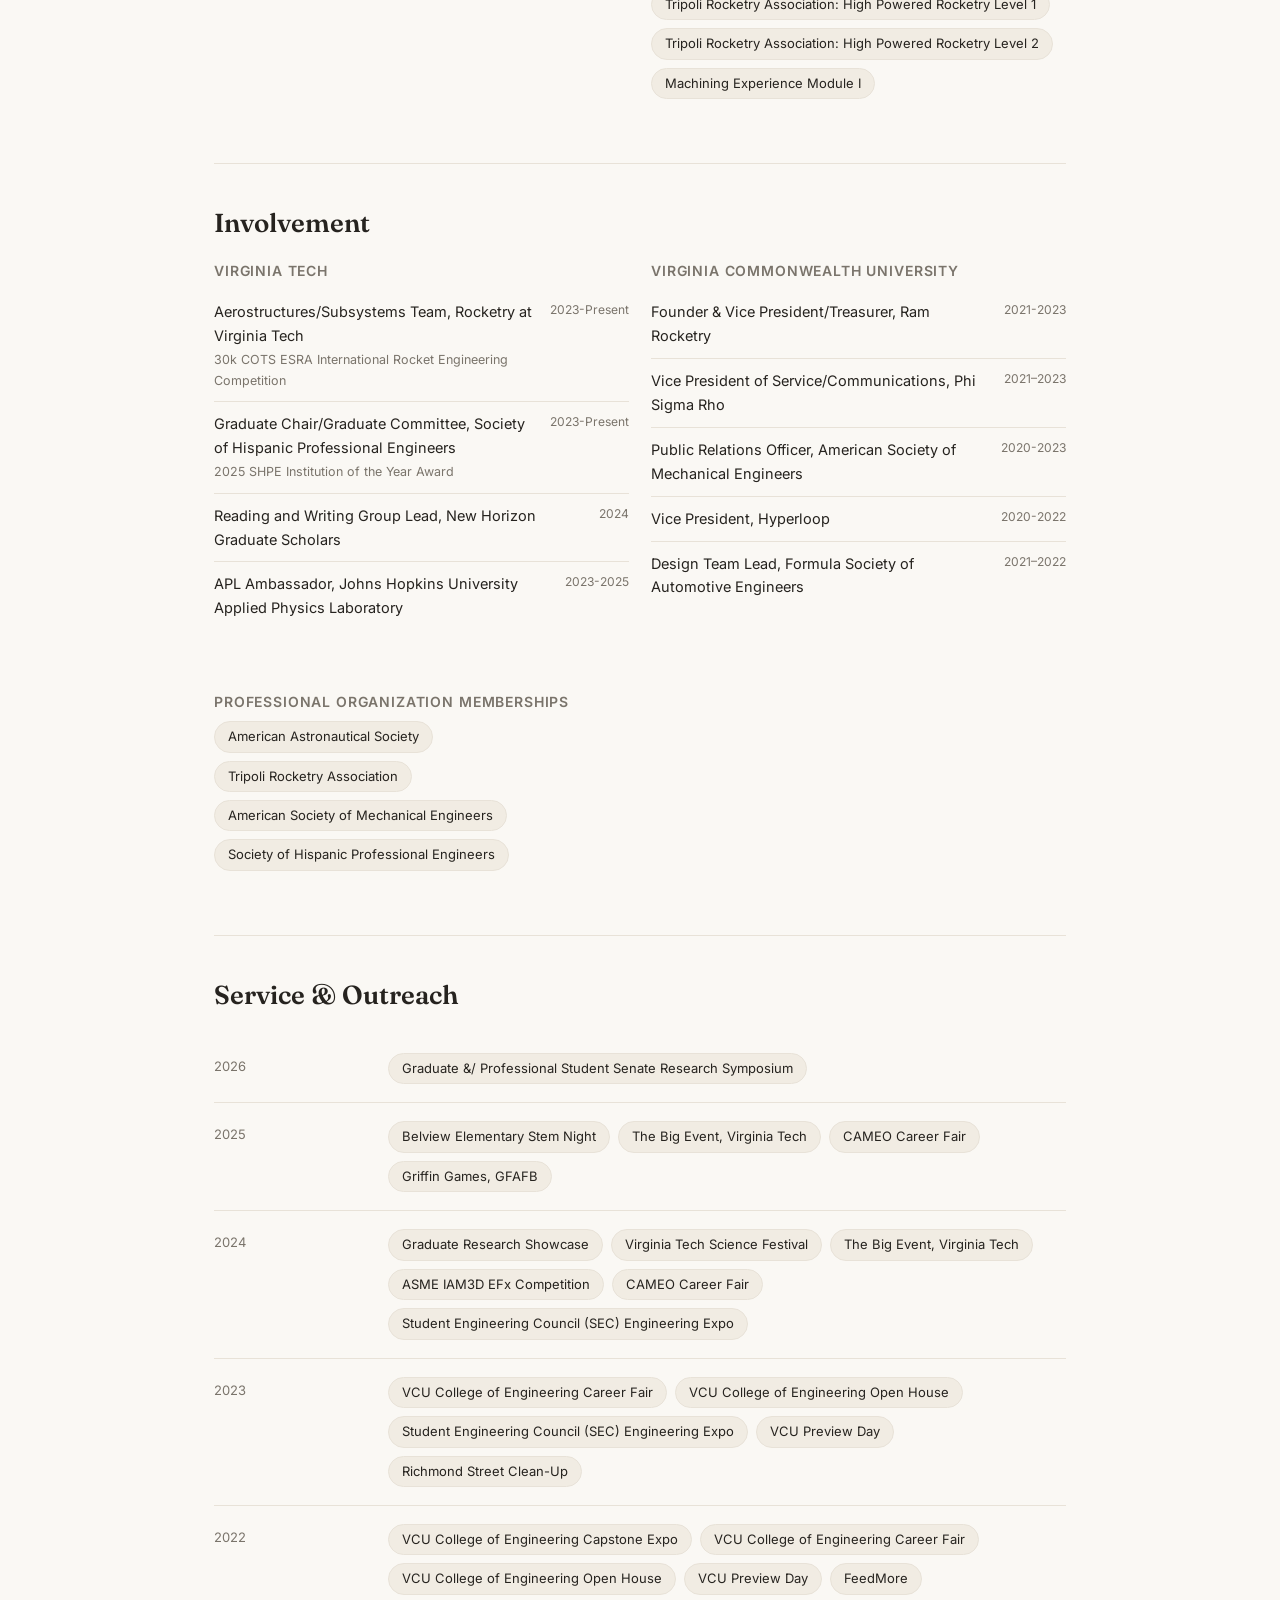
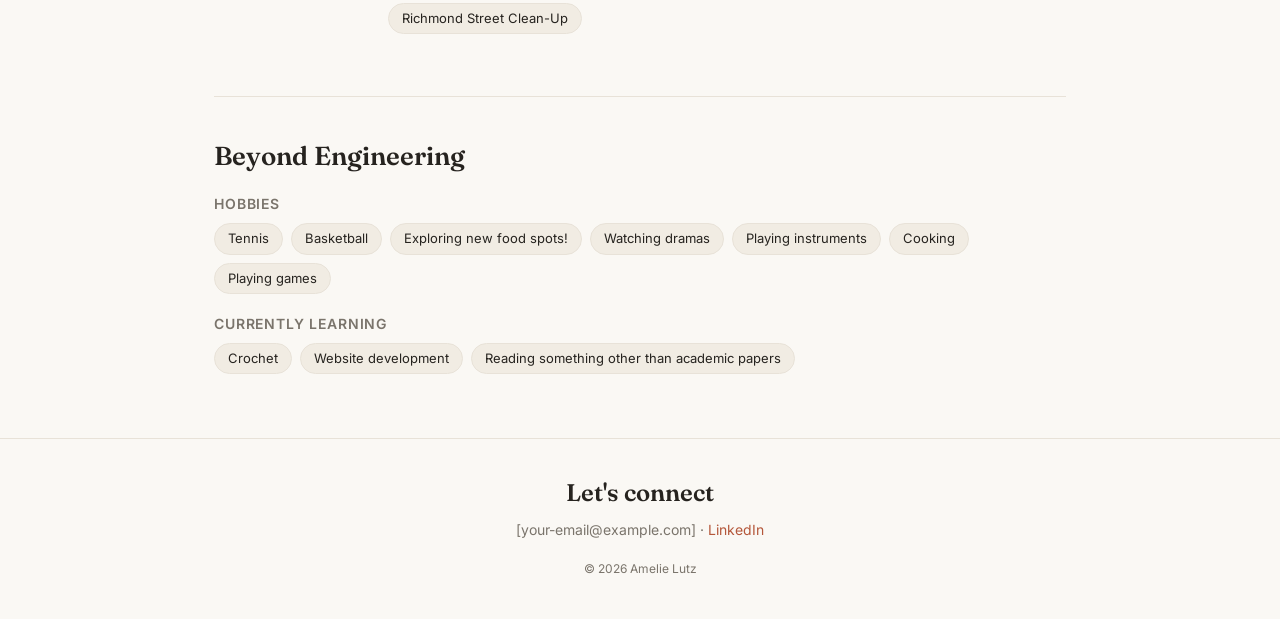
==== commit 0da6823b: "Update index.html" ====
--- a/index.html
+++ b/index.html
@@ -63,7 +63,38 @@
 
   
 
-  <!-- RESEARCH -->
+  
+  
+
+  <!-- FEATURED PROJECTS (keep to 2-3; everything else goes in projects.html) -->
+  <section id="projects">
+    <div class="sec-head"><h2>Featured Projects</h2><span>Selected work</span></div>
+    <div class="grid g3">
+      <article class="card">
+        <figure class="ph wide">Project image<img src="images/project-1.jpg" alt="" onerror="this.style.display='none'"></figure>
+        <span class="tag">Rocketry · 2025</span>
+        <h3>Roadkill</h3>
+        <p>Manufactured and assembled the rocket body and fins to enhance aerodynamic stability and control during flight, optimizing for performance and cost efficiency.</p>
+        <span class="tag">ESRA INTERNATIONAL ROCKET ENGINEERING COMPETITION: 18TH PLACE 10K COTS/29TH PLACE OVERALL (GLOBAL)</span>
+      </article>
+      <article class="card">
+        <figure class="ph wide">Project image<img src="images/project-2.jpg" alt="" onerror="this.style.display='none'"></figure>
+        <span class="tag">JHUAPL · 2024</span>
+        <h3>Responsive Additive Manufacturing Structures for Controlling Thermal Events (ReACT)</h3>
+        <p>Revolutionized the thermal analysis process for a batch of novel 3D-printed thermal switch structures through automation in Ansys, decreasing personnel effort by more than 99%.</p>
+      </article>
+      <article class="card">
+        <figure class="ph wide">Project image<img src="images/project-1.jpg" alt="" onerror="this.style.display='none'"></figure>
+        <span class="tag">ASME · 2023</span>
+        <h3>VCU Egg Rice</h3>
+        <p>Orchestrated more than 30 members to develop an additively manufactured hovercraft tasked to provide an unmanned emergency resupply system for those in need.</p>
+        <span class="tag">ASME IAM3D HOVERCRAFT RESUPPLY VEHICLE CHALLENGE: 1ST PLACE OVERALL (GLOBAL)</span>
+      </article>
+    </div>
+    <a class="see-all" href="projects.html">See all projects →</a>
+  </section>
+
+   <!-- RESEARCH -->
   <section id="research">
     <div class="sec-head"><h2>Research</h2></div>
     <div class="grid g3">
@@ -84,36 +115,7 @@
         </div>
       </details>
       </article>
-  </section>
-
-  <!-- FEATURED PROJECTS (keep to 2-3; everything else goes in projects.html) -->
-  <section id="projects">
-    <div class="sec-head"><h2>Featured Projects</h2><span>Selected work</span></div>
-    <div class="grid g3">
-      <article class="card">
-        <figure class="ph wide">Project image<img src="images/project-1.jpg" alt="" onerror="this.style.display='none'"></figure>
-        <span class="tag">Rocketry · 2025</span>
-        <h3>Roadkill</h3>
-        <p>Manufactured and assembled the rocket body and fins to enhance aerodynamic stability and control during flight, optimizing for performance and cost efficiency.</p>
-        <span class="tag">ESRA INTERNATIONAL ROCKET ENGINEERING COMPETITION: 18TH PLACE 10K COTS/29TH PLACE OVERALL (GLOBAL)</span>
-      </article>
-      <article class="card">
-        <figure class="ph wide">Project image<img src="images/project-2.jpg" alt="" onerror="this.style.display='none'"></figure>
-        <span class="tag">JHUAPL · 2024</span>
-        <h3>Responsive Additive Manufacturing Structures for Controlling Thermal Events (ReACT)</h3>
-        <p>Revolutionized the thermal analysis process for a batch of novel 3D-printed thermal switch structures through automation in Ansys, decreasing personnel effort by more than 99%.</p>
-      </article>
-      <article class="card">
-        <figure class="ph wide">Project image<img src="images/project-1.jpg" alt="" onerror="this.style.display='none'"></figure>
-        <span class="tag">ASME · 2023</span>
-        <h3>VCU Egg Rice</h3>
-        <p>Orchestrated more than 30 members to develop an additively manufactured hovercraft tasked to provide an unmanned emergency resupply system for those in need.</p>
-        <span class="tag">ASME IAM3D HOVERCRAFT RESUPPLY VEHICLE CHALLENGE: 1ST PLACE OVERALL (GLOBAL)</span>
-      </article>
-    </div>
-    <a class="see-all" href="projects.html">See all projects →</a>
-  </section>
-     
+  
      <article class="card">
         <figure class="ph wide">Research figure<img src="images/research-2.jpg" alt="" onerror="this.style.display='none'"></figure>
         <span class="tag">Ross Dynamics Lab · Oct 2026 - Present</span>
@@ -127,9 +129,6 @@
         </div>
       </details>
       </article>
-
-     
-
      <article class="card">
         <figure class="ph wide">Research figure<img src="images/research-2.jpg" alt="" onerror="this.style.display='none'"></figure>
         <span class="tag">Ross Dynamics Lab · Feb 2024 - May 2025</span>
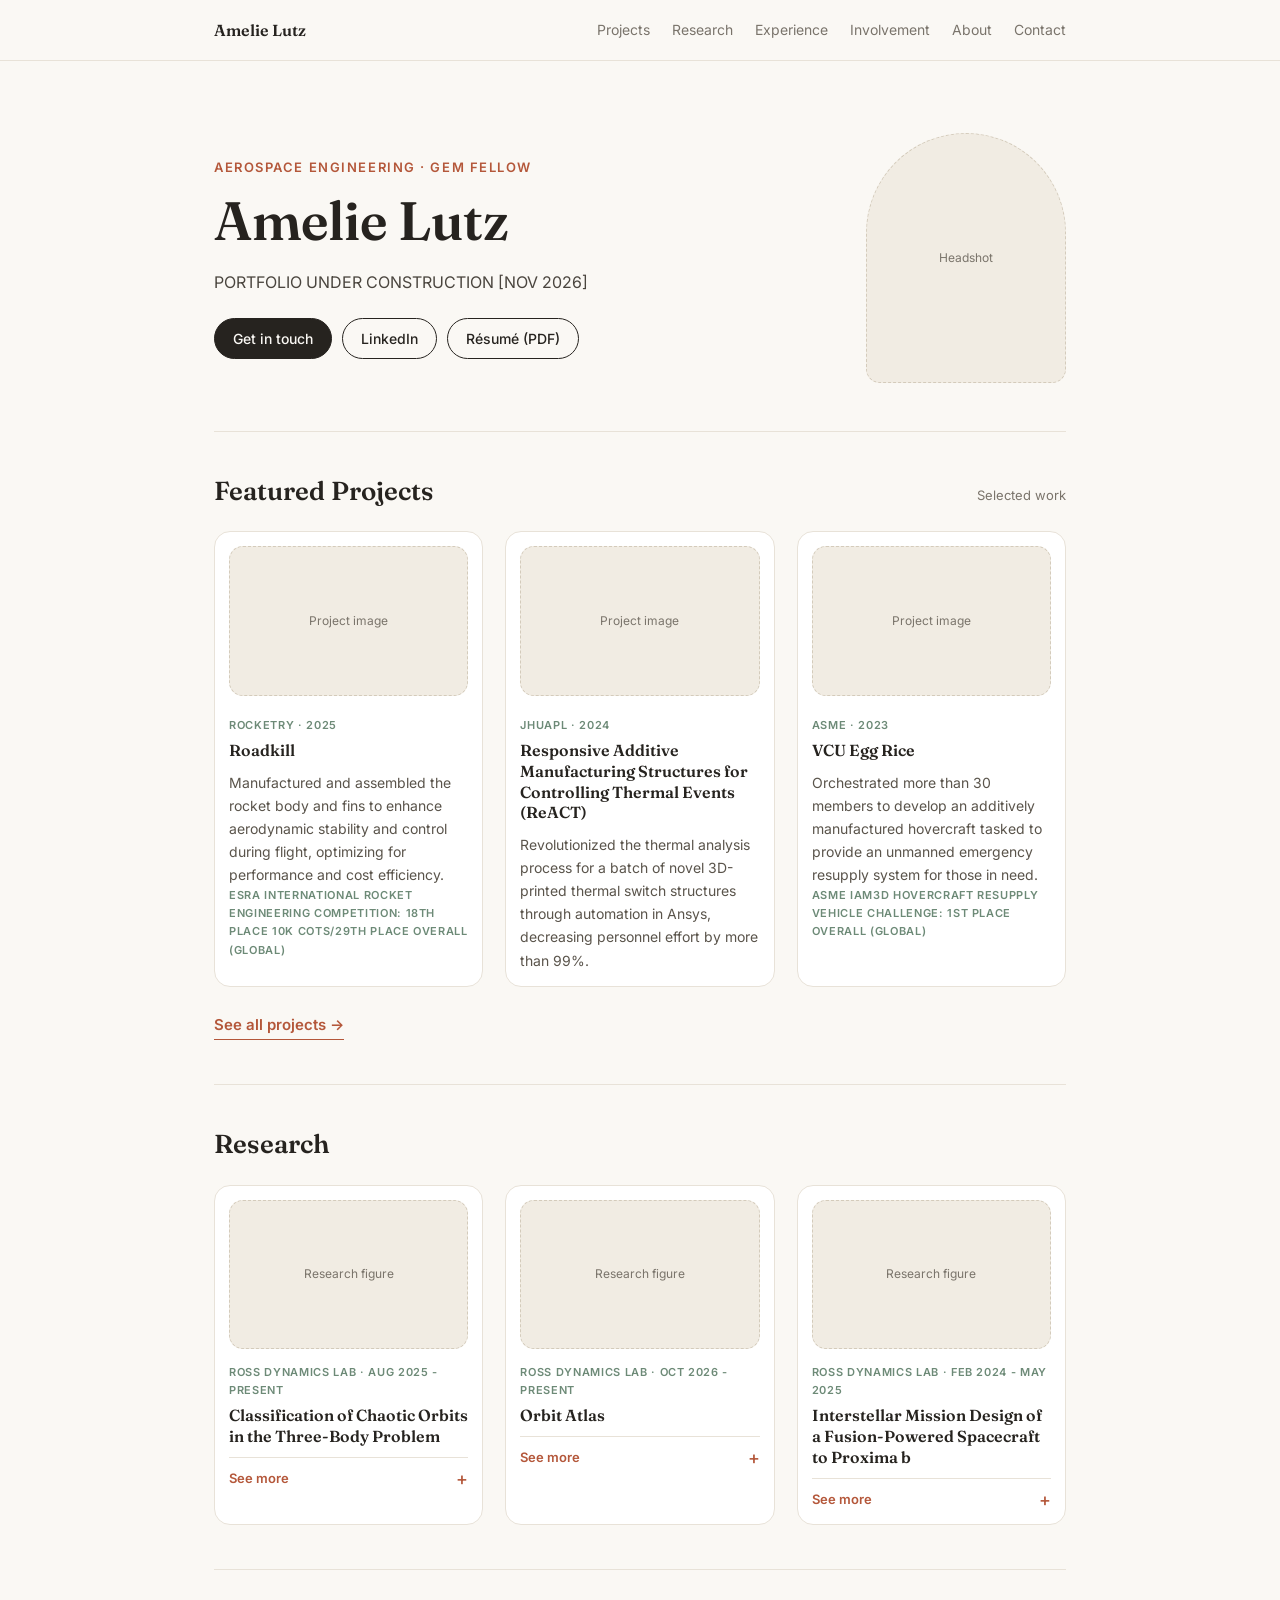
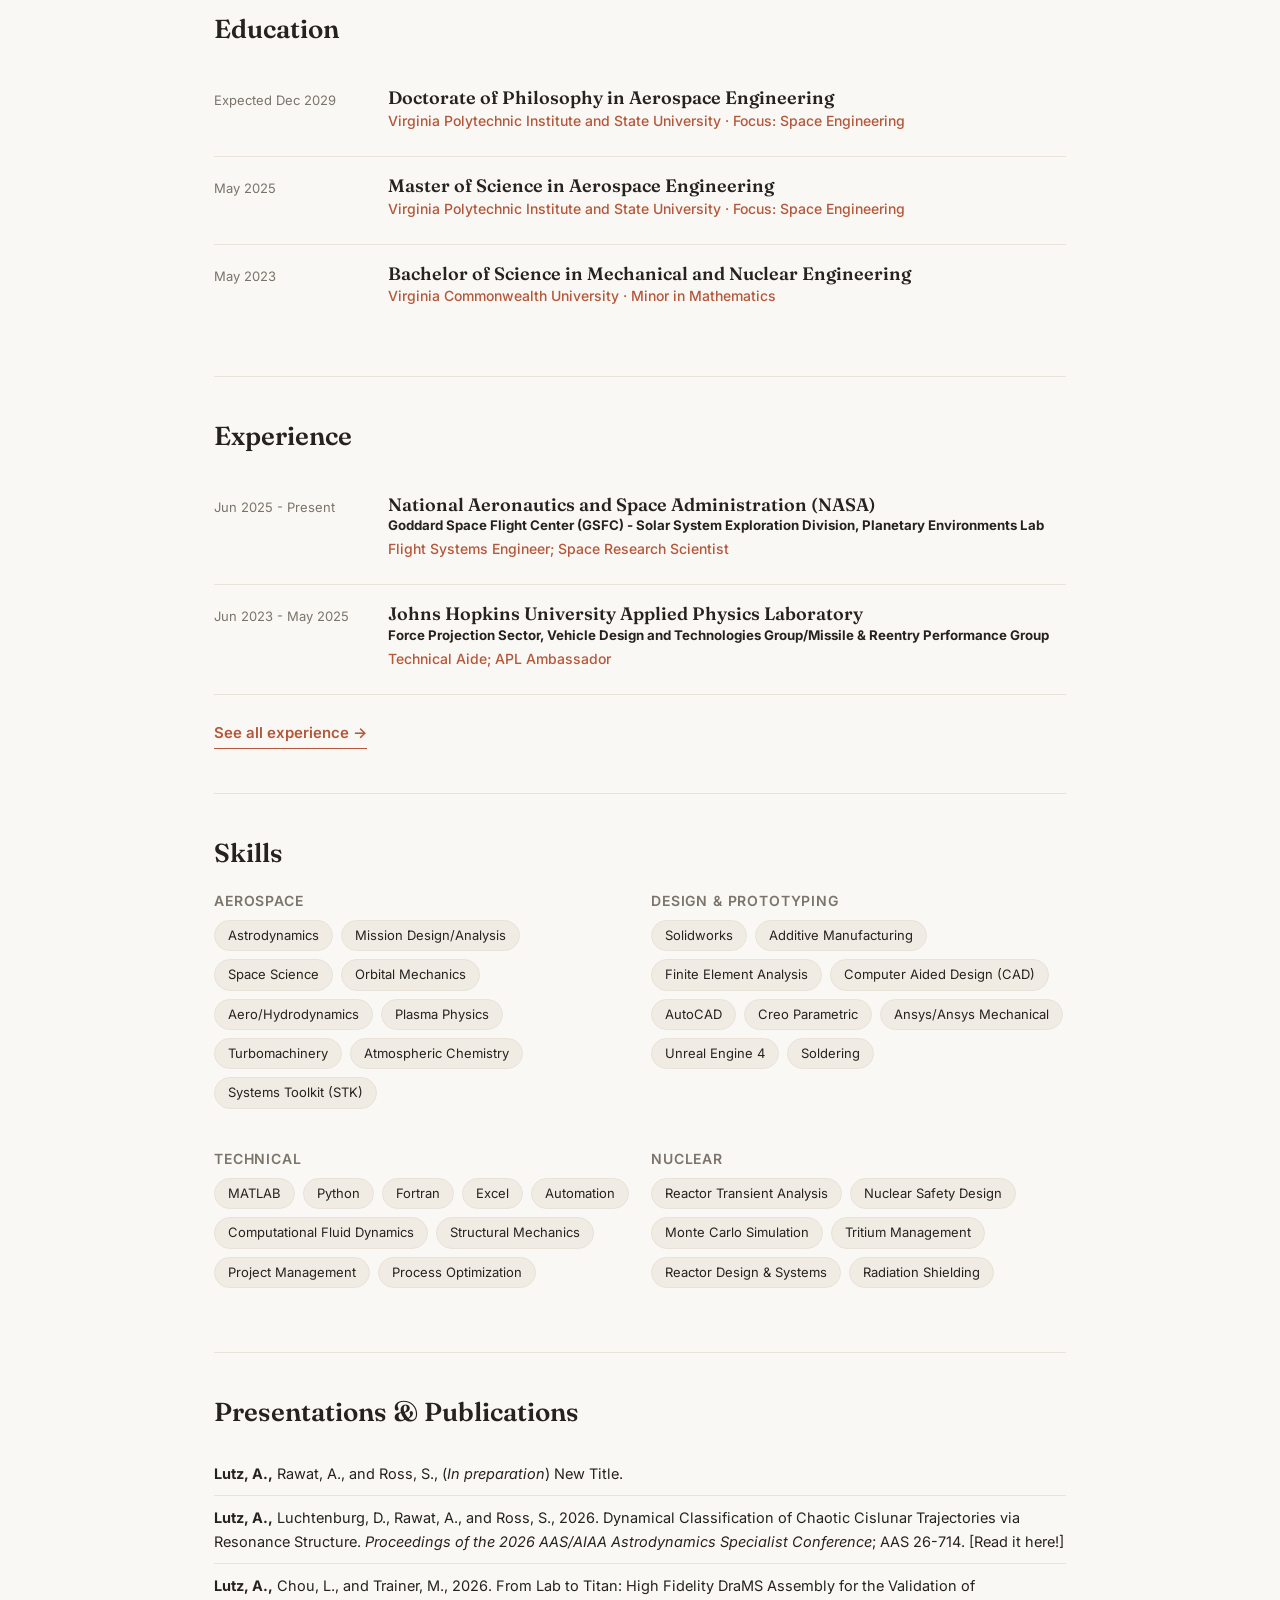
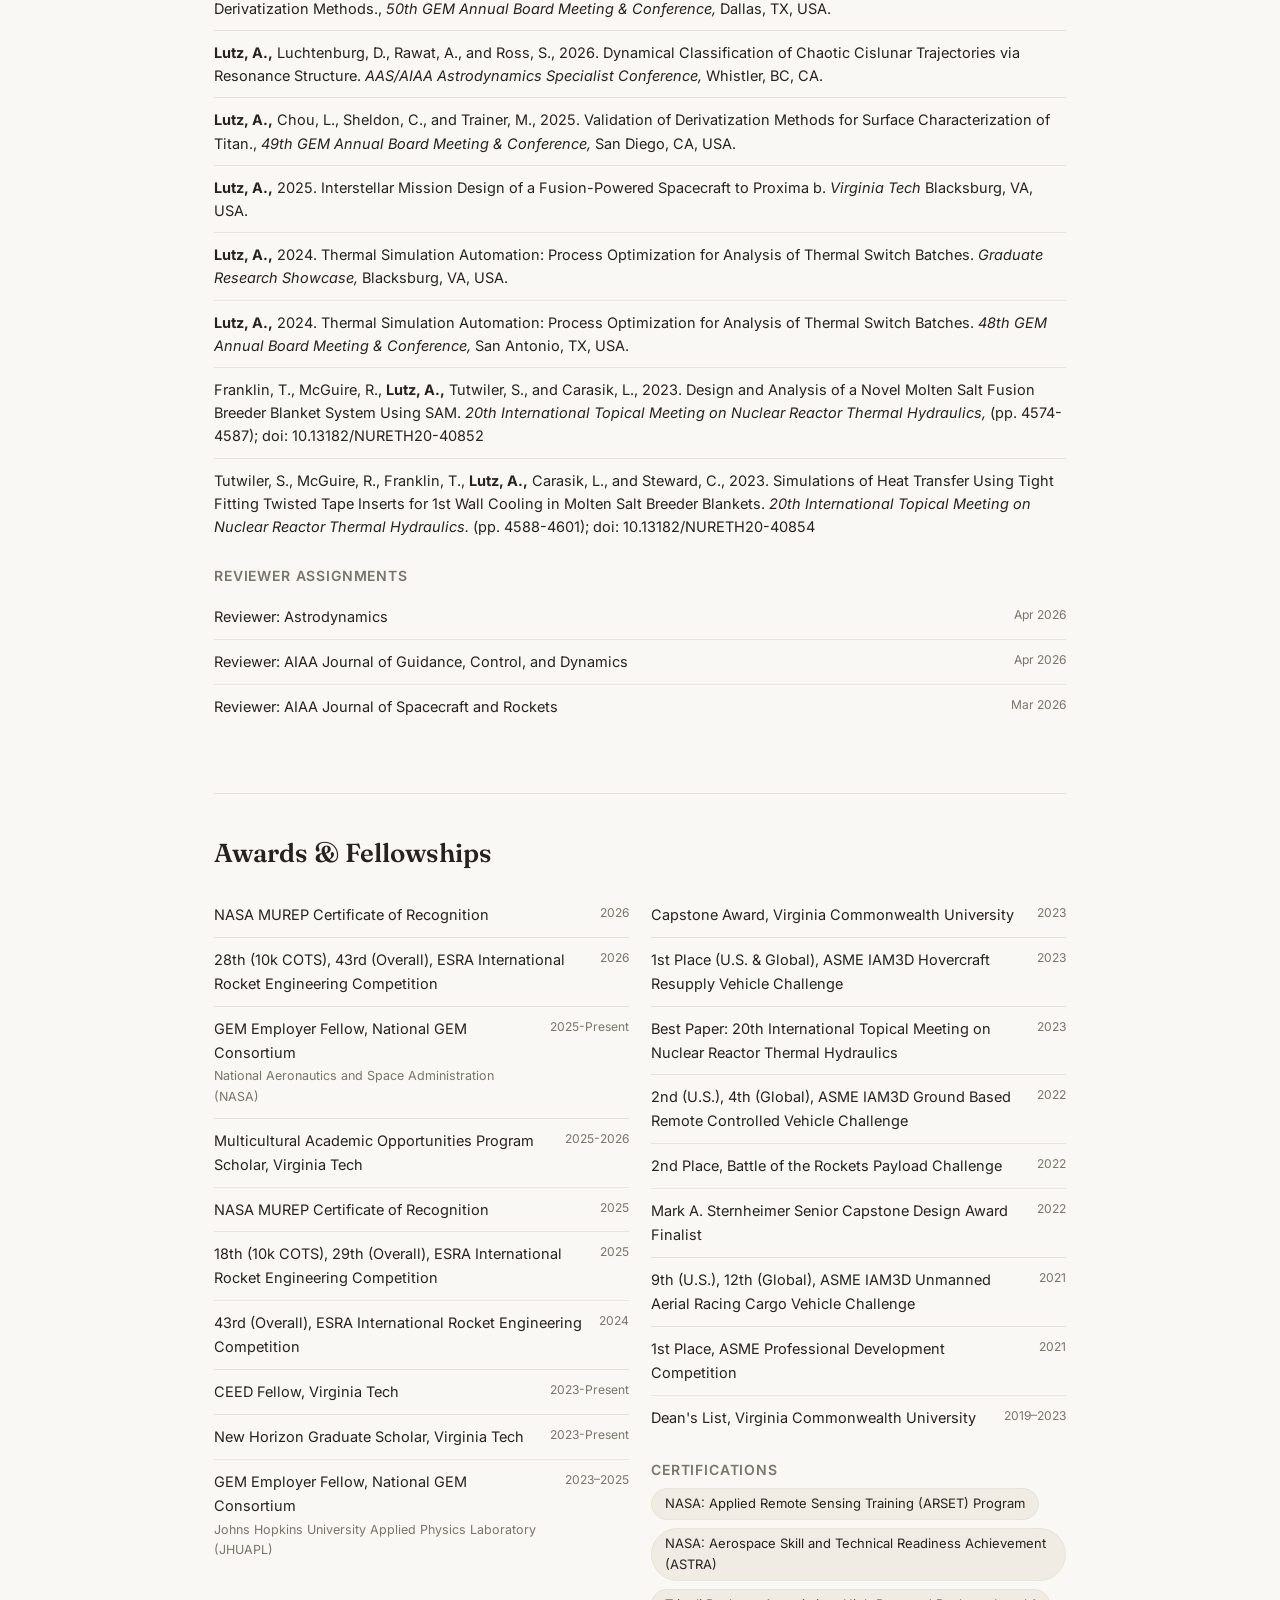
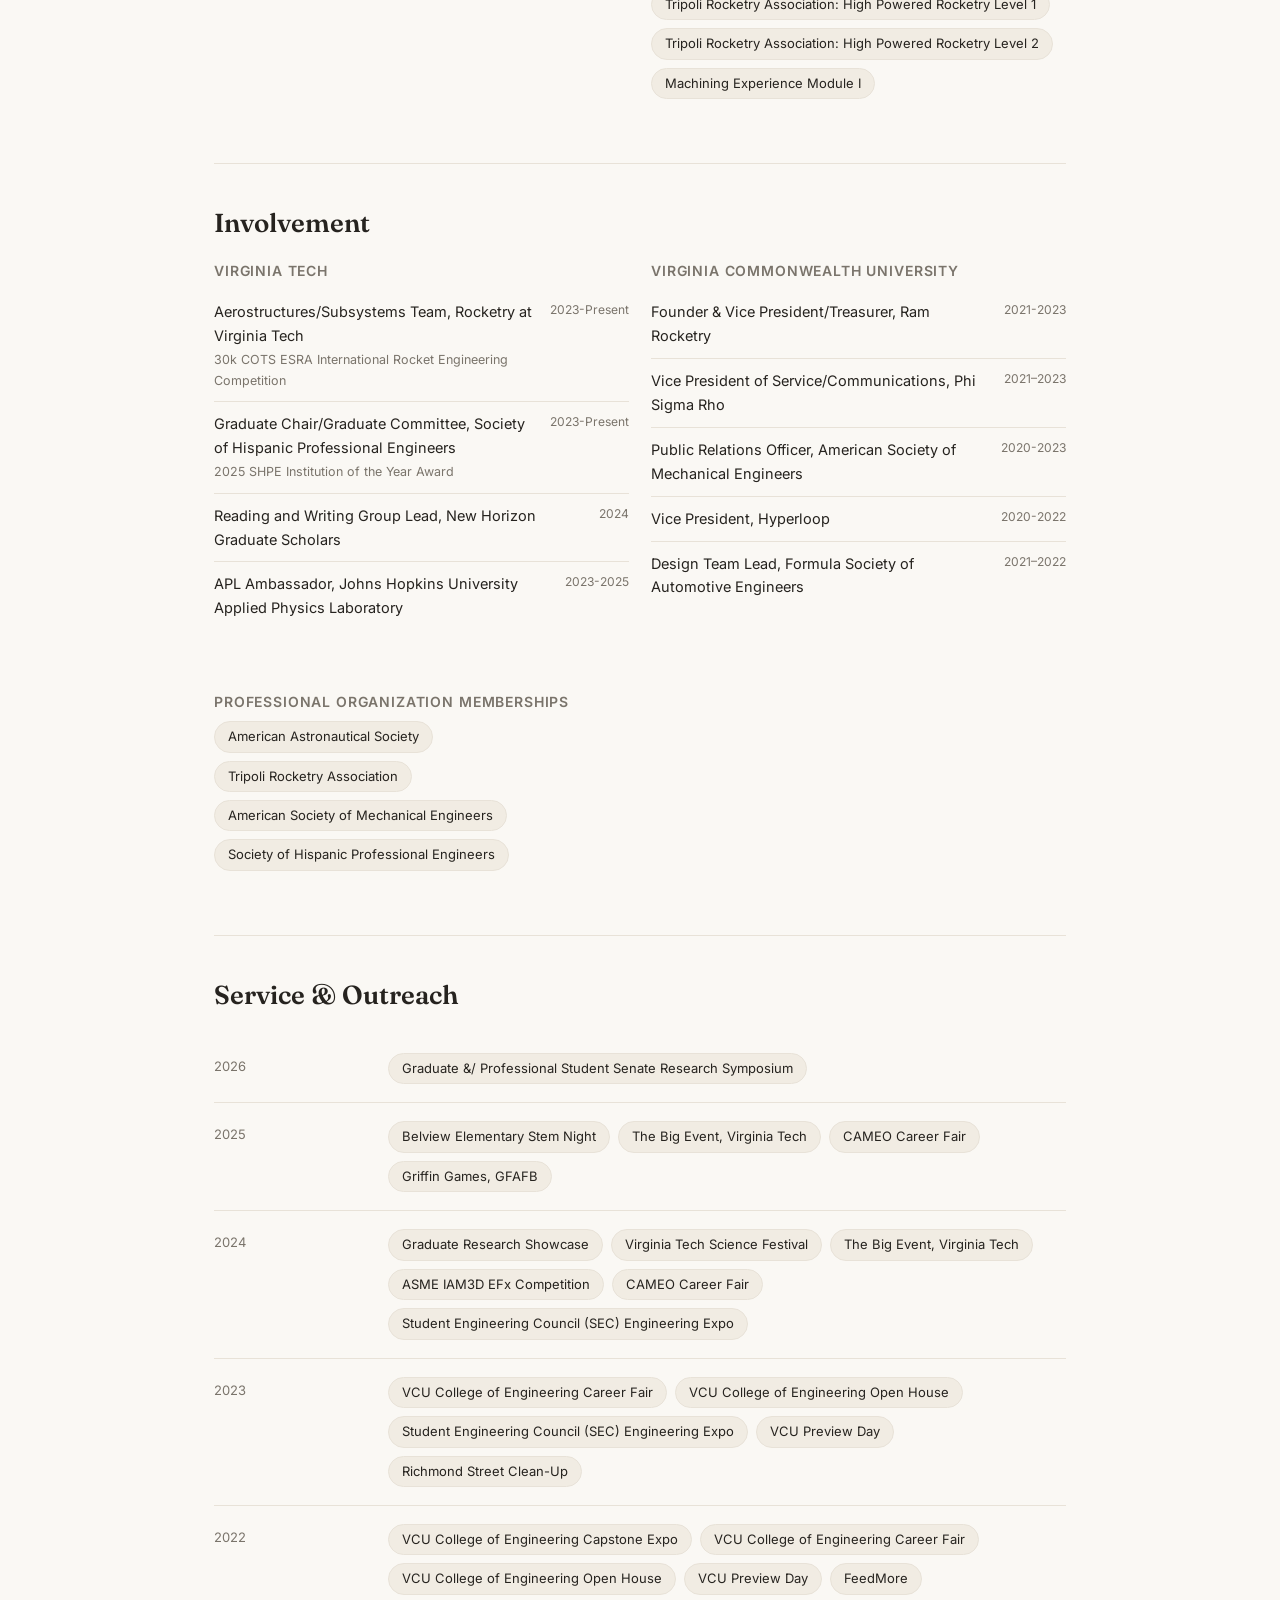
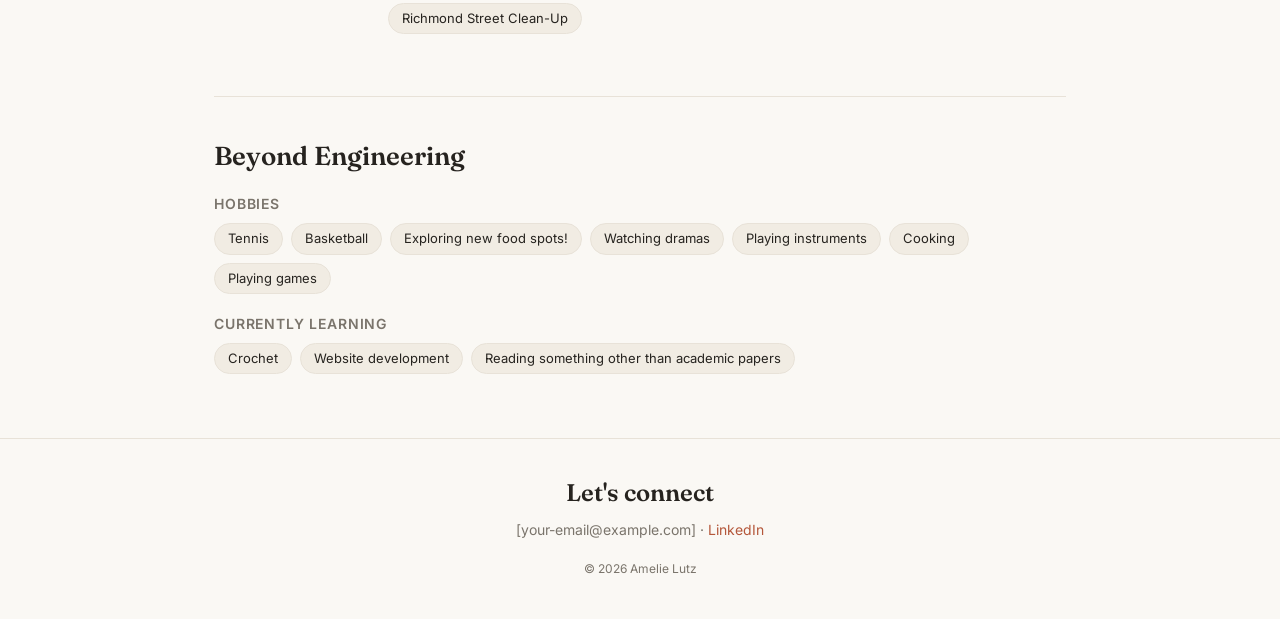
==== commit 441c6c8c: "Update index.html" ====
--- a/index.html
+++ b/index.html
@@ -51,7 +51,7 @@
     <div>
       <div class="kicker">Aerospace Engineering · GEM Fellow</div>
       <h1>Amelie Lutz</h1>
-      <p>PORTFOLIO UNDER CONSTRUCTION </p>
+      <p>PORTFOLIO UNDER CONSTRUCTION [NOV 2026]</p>
       <div class="links">
         <a class="btn fill" href="#contact">Get in touch</a>
         <a class="btn" href="https://www.linkedin.com/in/amelie-lutz/" target="_blank" rel="noopener">LinkedIn</a>
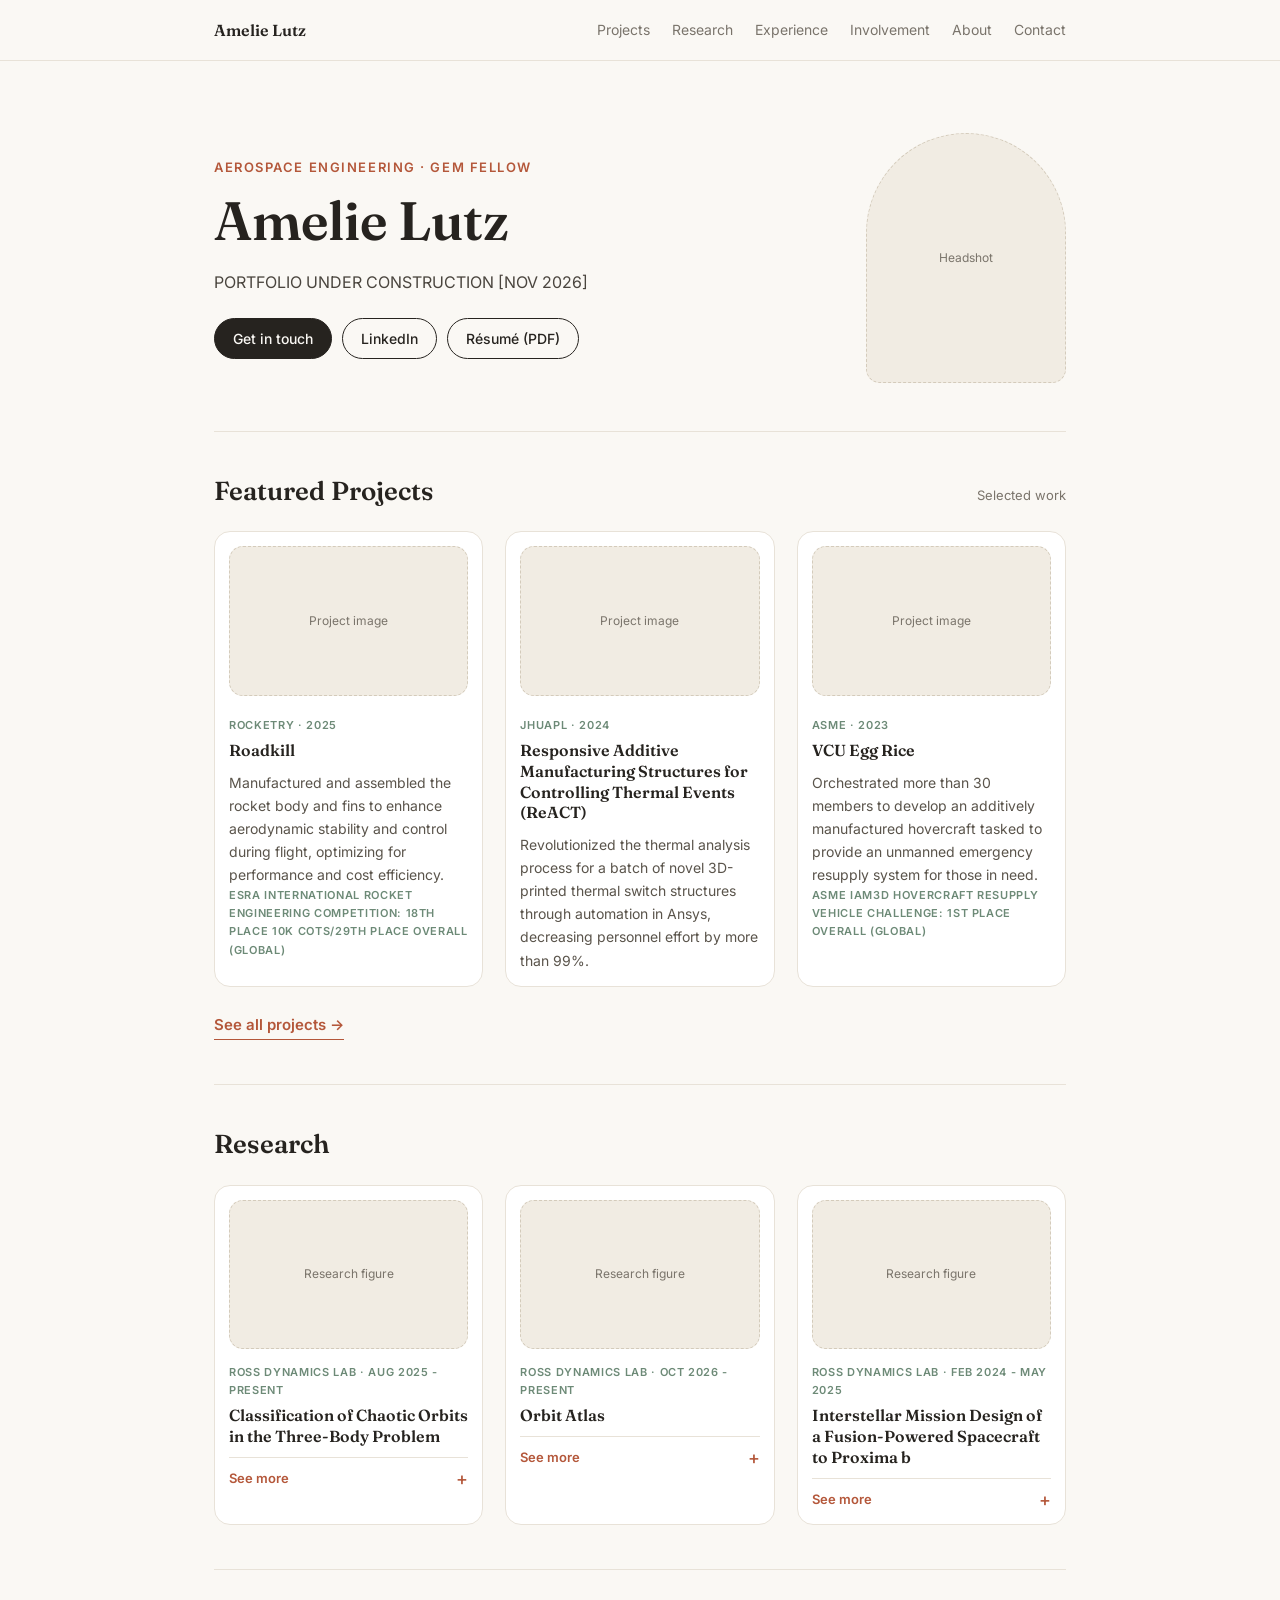
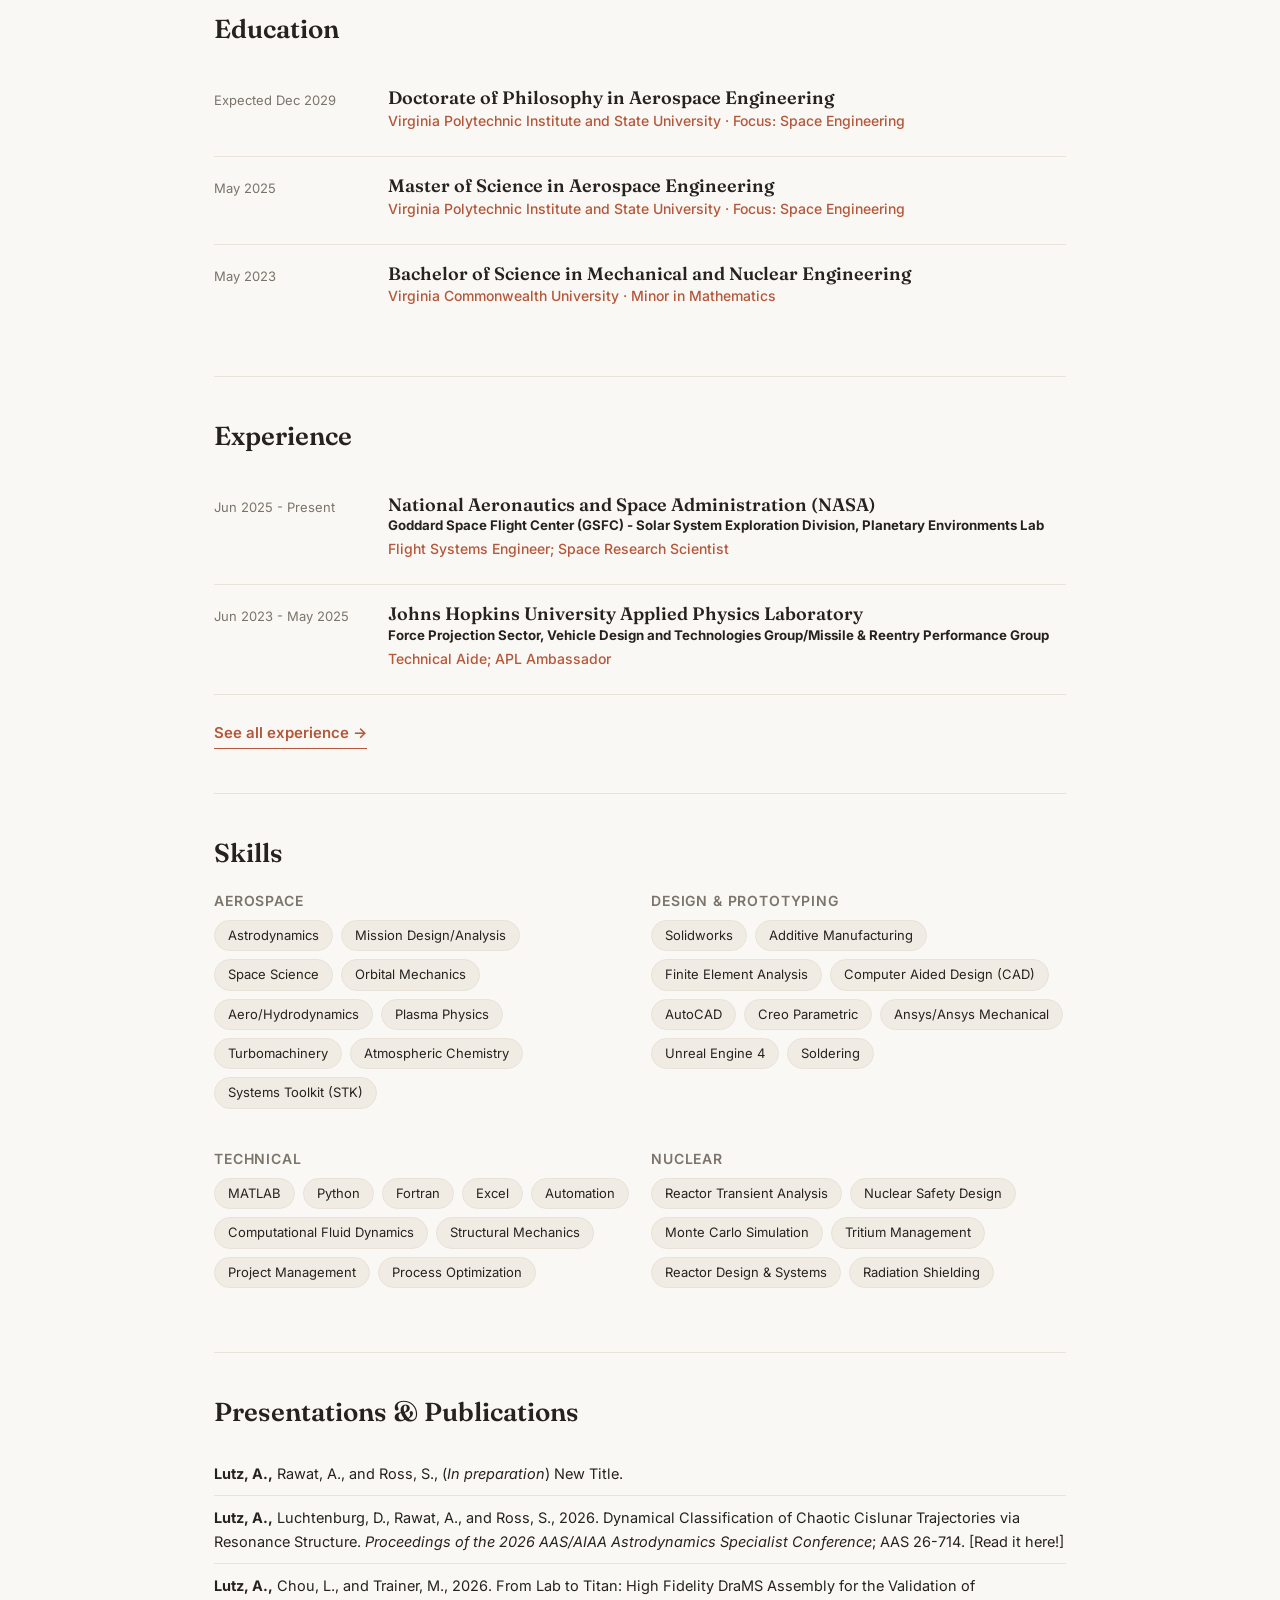
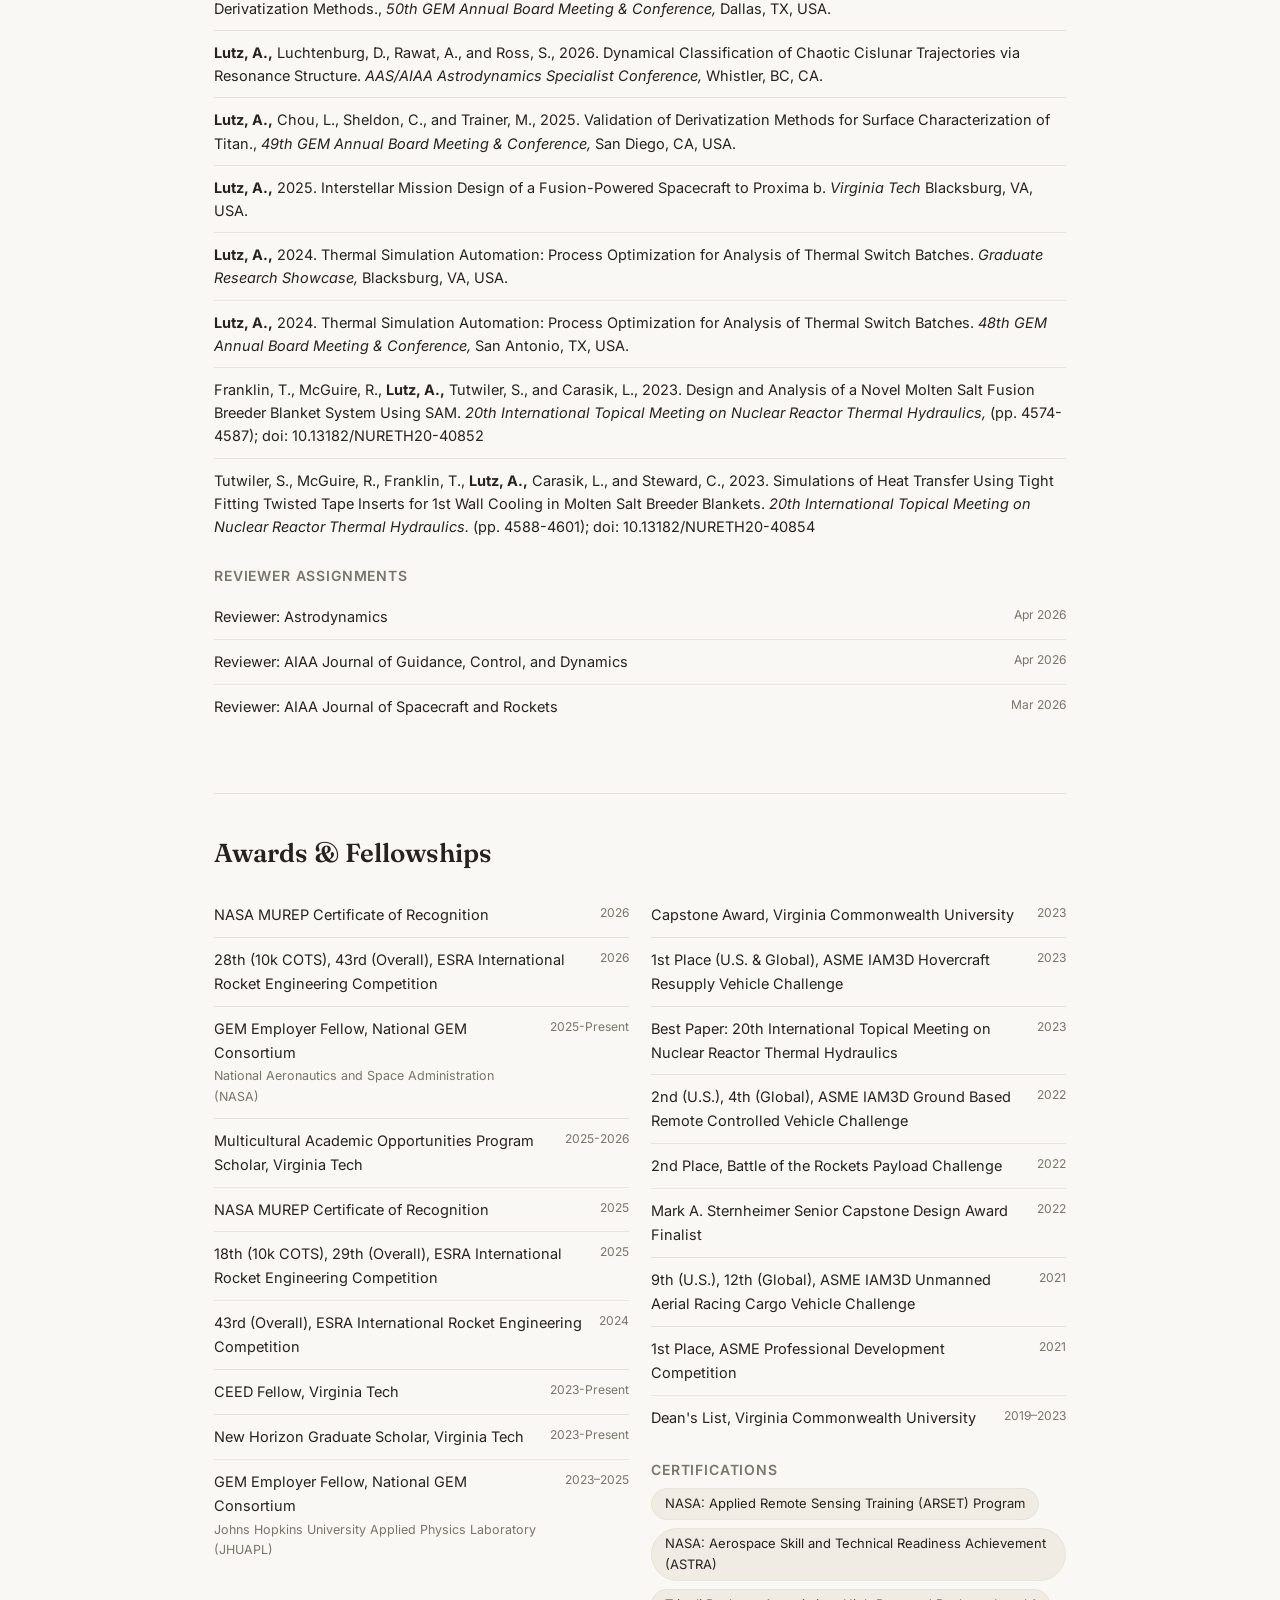
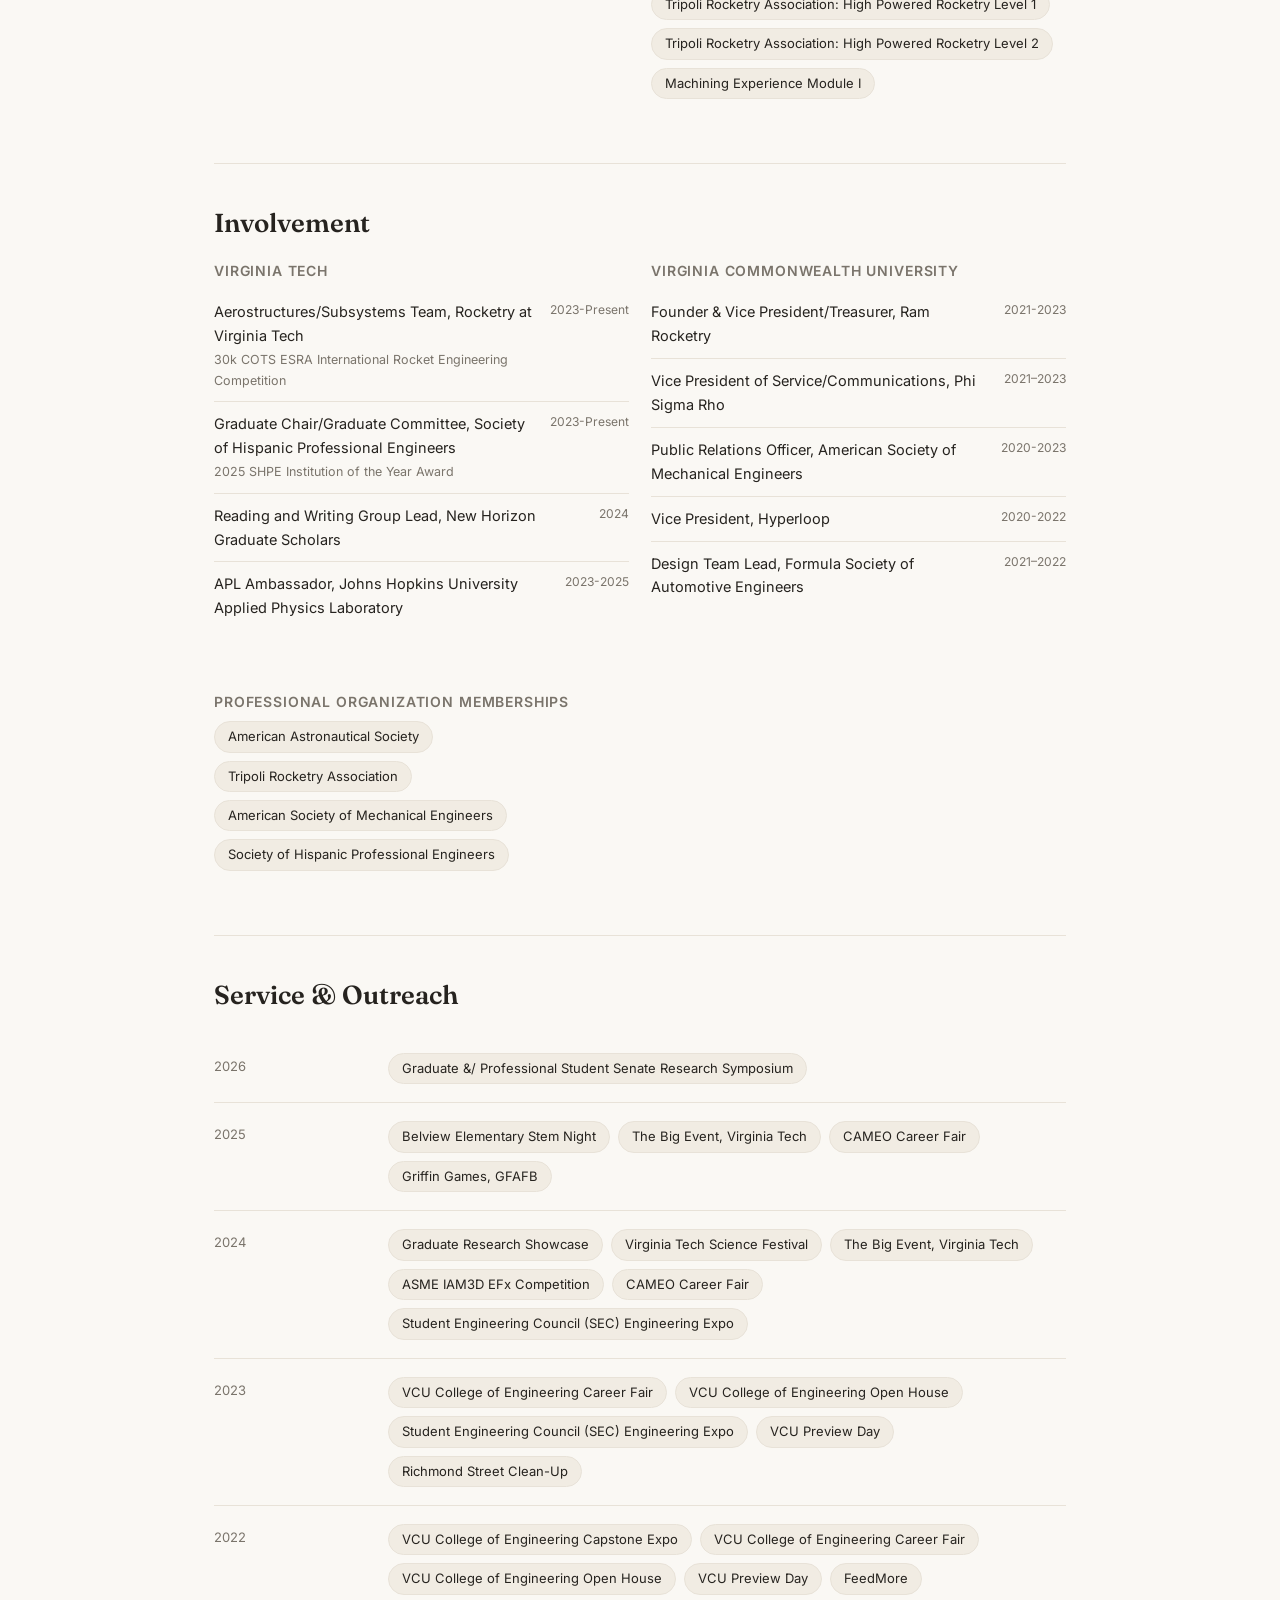
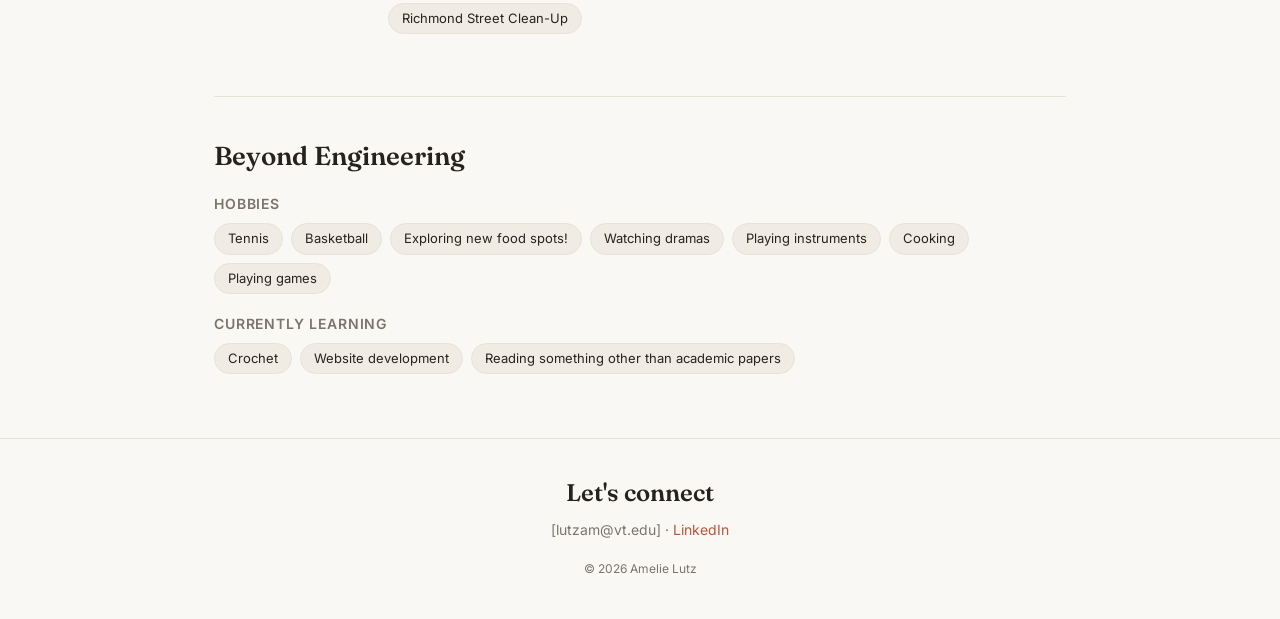
==== commit 82917dd2: "Update index.html" ====
--- a/index.html
+++ b/index.html
@@ -387,7 +387,7 @@
 <footer id="contact">
   <div class="wrap">
     <h2>Let's connect</h2>
-    <p>[your-email@example.com] · <a href="https://www.linkedin.com/in/amelie-lutz/" target="_blank" rel="noopener" style="color:var(--accent)">LinkedIn</a></p>
+    <p>[lutzam@vt.edu] · <a href="https://www.linkedin.com/in/amelie-lutz/" target="_blank" rel="noopener" style="color:var(--accent)">LinkedIn</a></p>
     <p style="margin-top:18px;font-size:12px">© <span id="yr">2026</span> Amelie Lutz</p>
   </div>
 </footer>
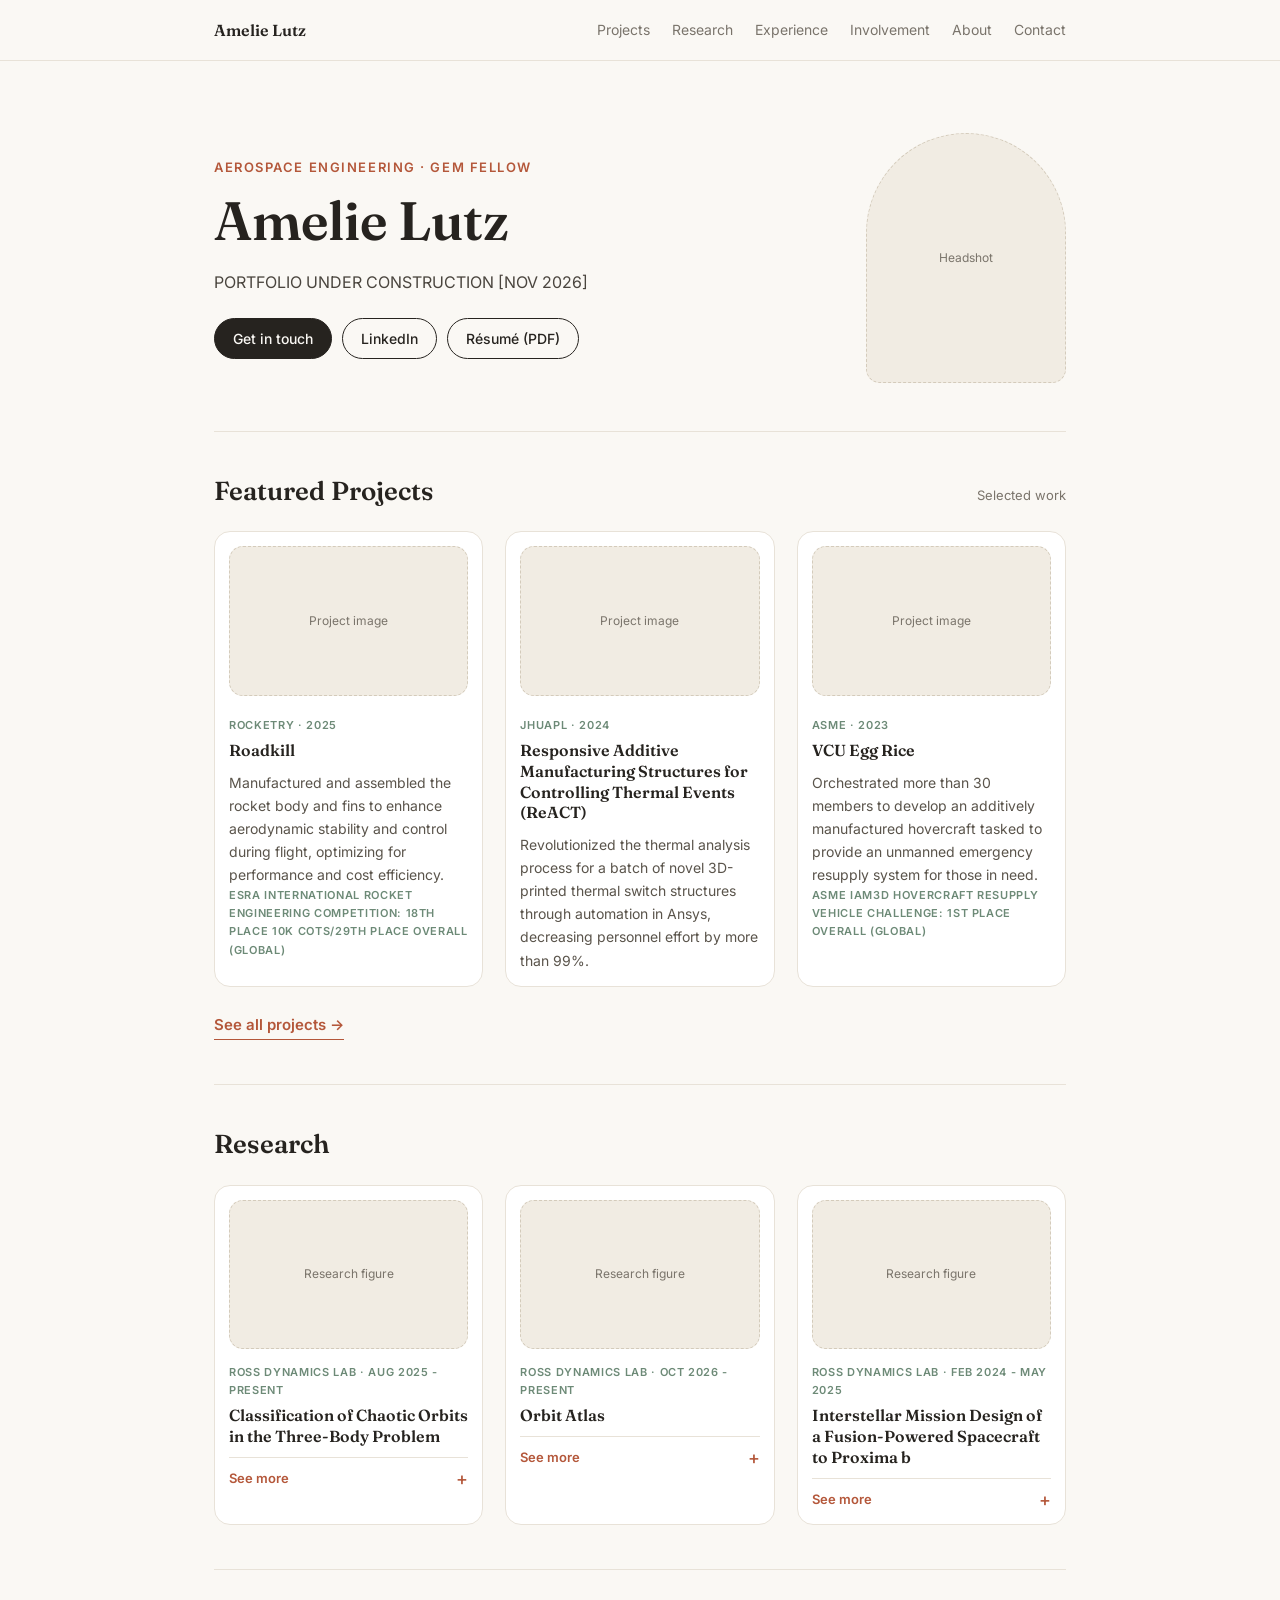
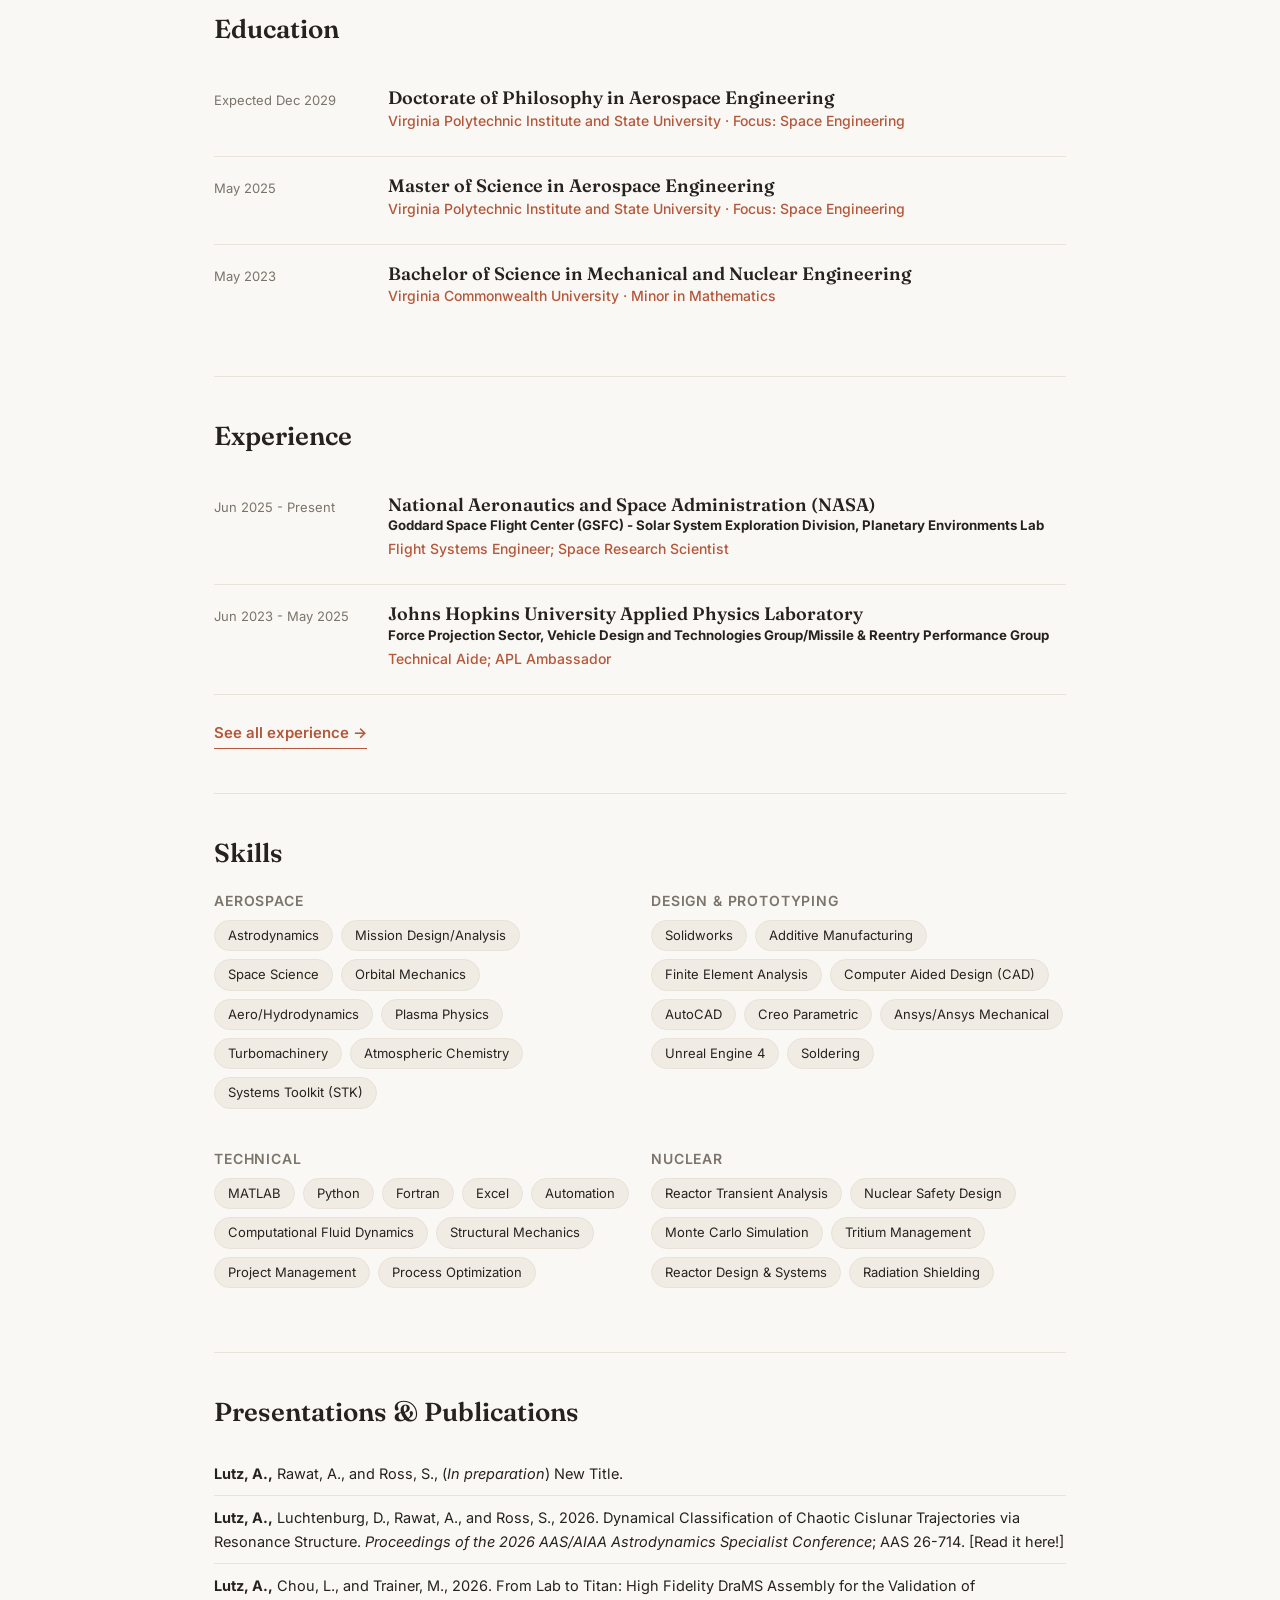
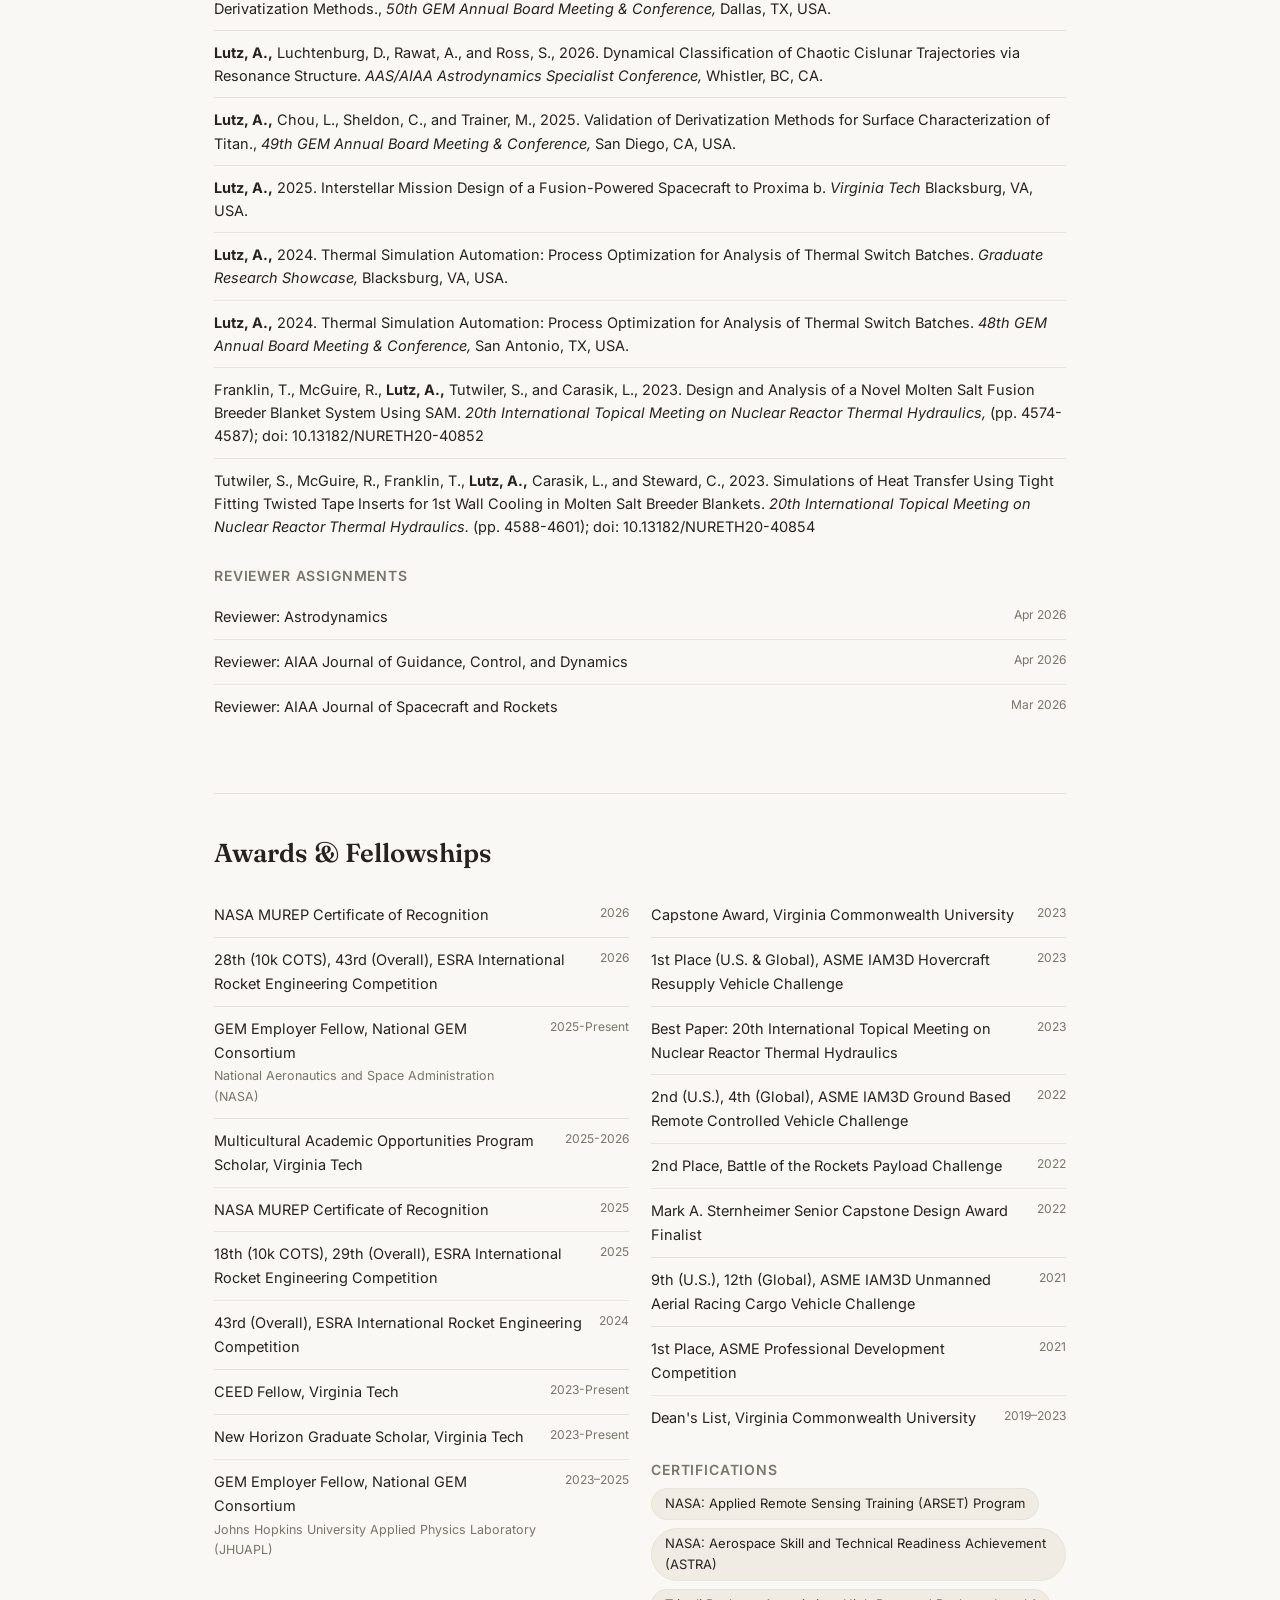
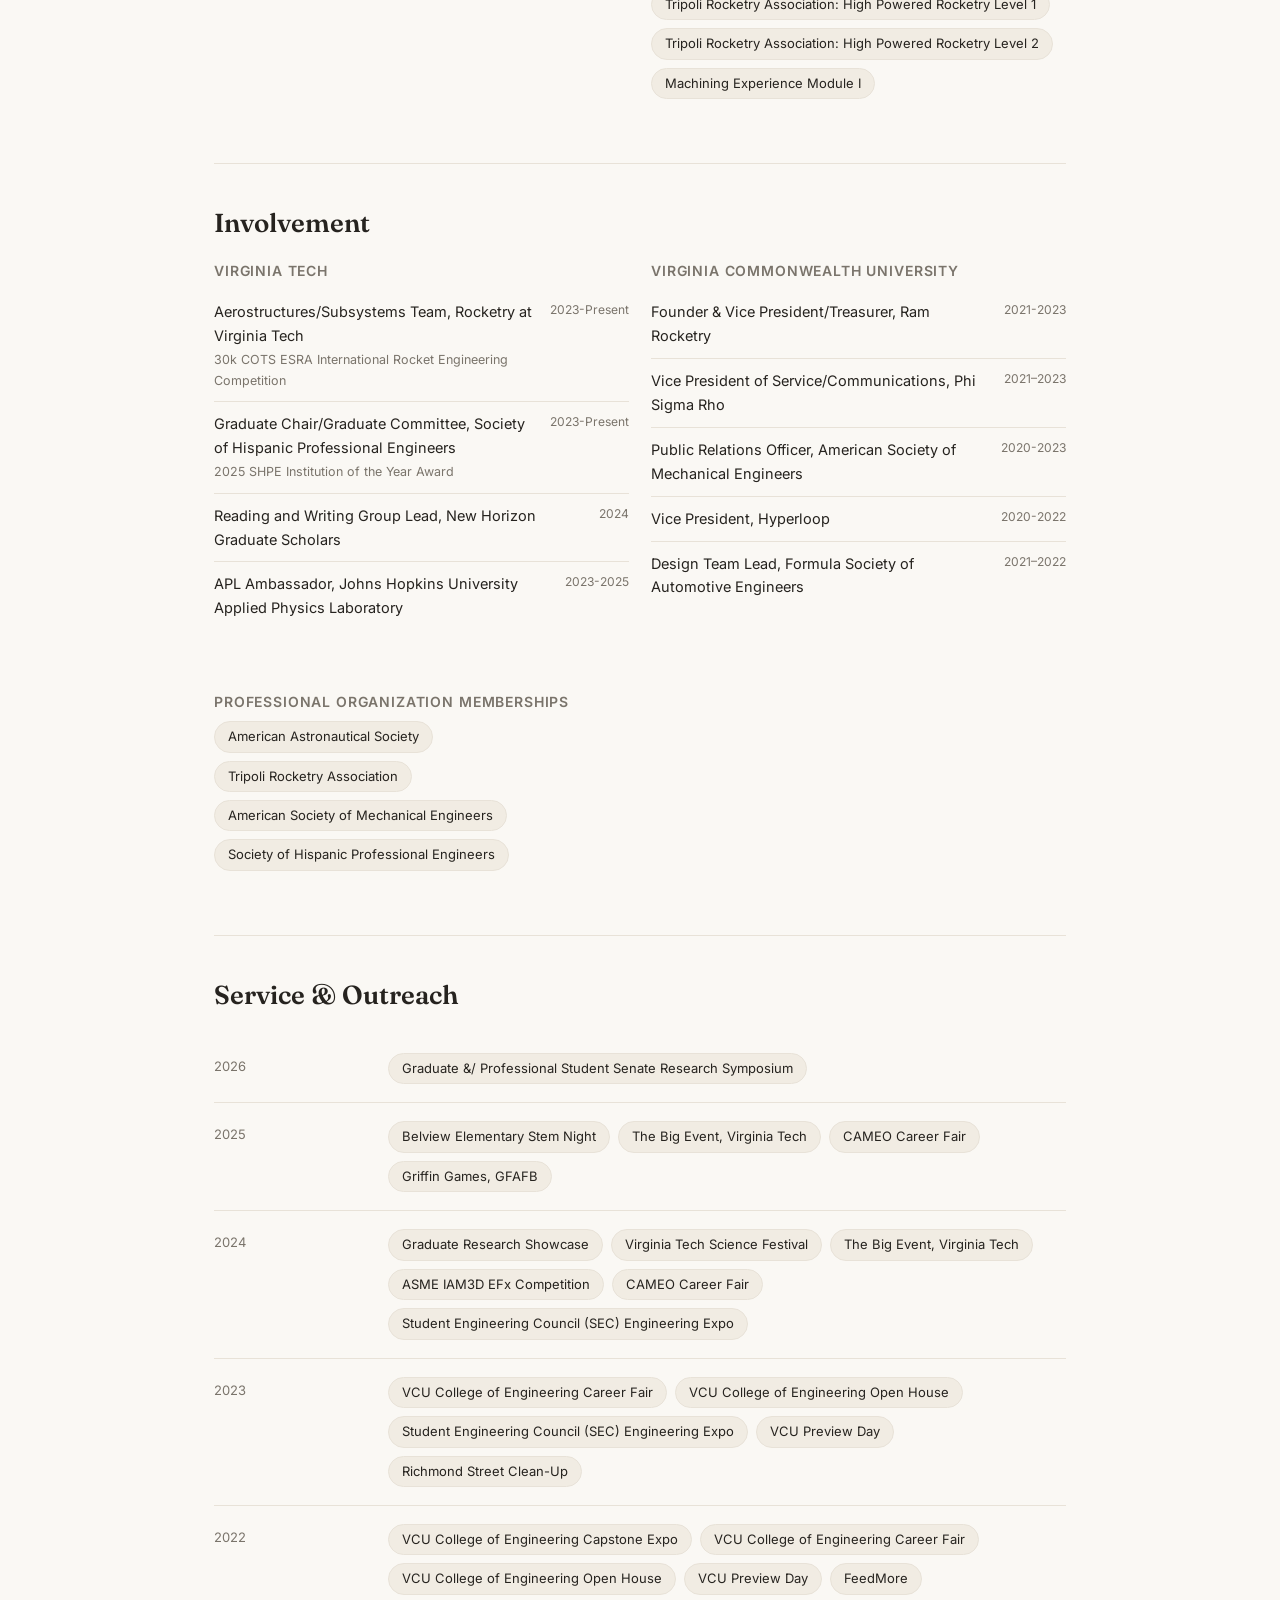
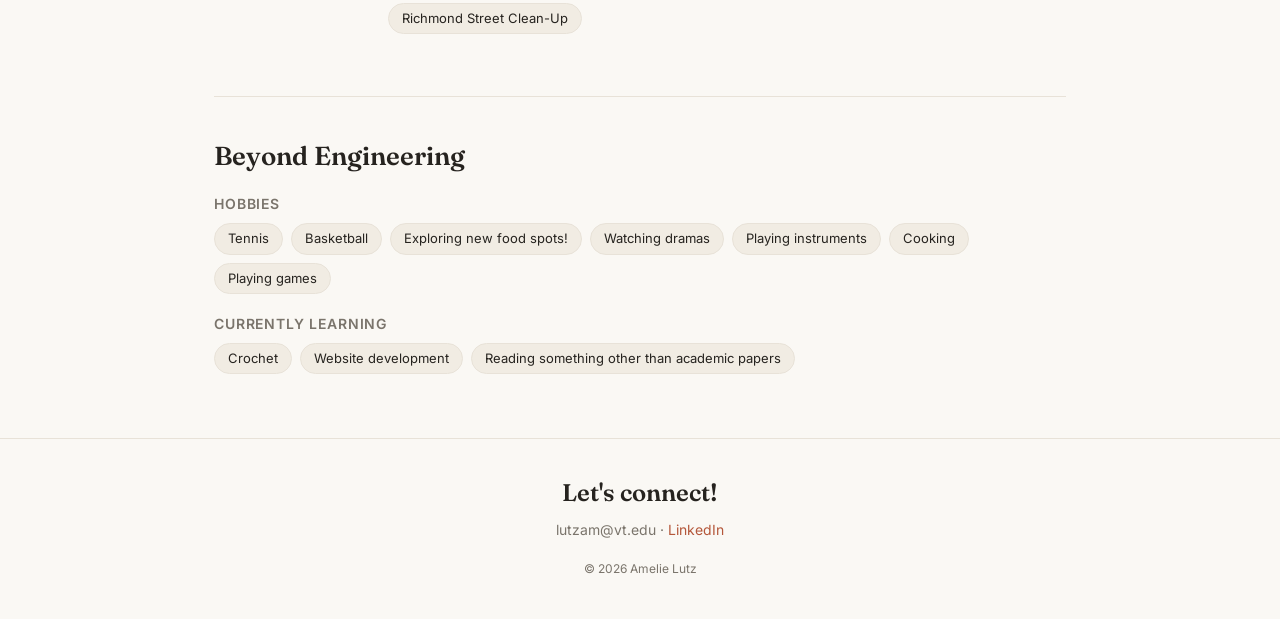
==== commit 2ae5463b: "Update index.html" ====
--- a/index.html
+++ b/index.html
@@ -386,8 +386,8 @@
 
 <footer id="contact">
   <div class="wrap">
-    <h2>Let's connect</h2>
-    <p>[lutzam@vt.edu] · <a href="https://www.linkedin.com/in/amelie-lutz/" target="_blank" rel="noopener" style="color:var(--accent)">LinkedIn</a></p>
+    <h2>Let's connect!</h2>
+    <p>lutzam@vt.edu · <a href="https://www.linkedin.com/in/amelie-lutz/" target="_blank" rel="noopener" style="color:var(--accent)">LinkedIn</a></p>
     <p style="margin-top:18px;font-size:12px">© <span id="yr">2026</span> Amelie Lutz</p>
   </div>
 </footer>
